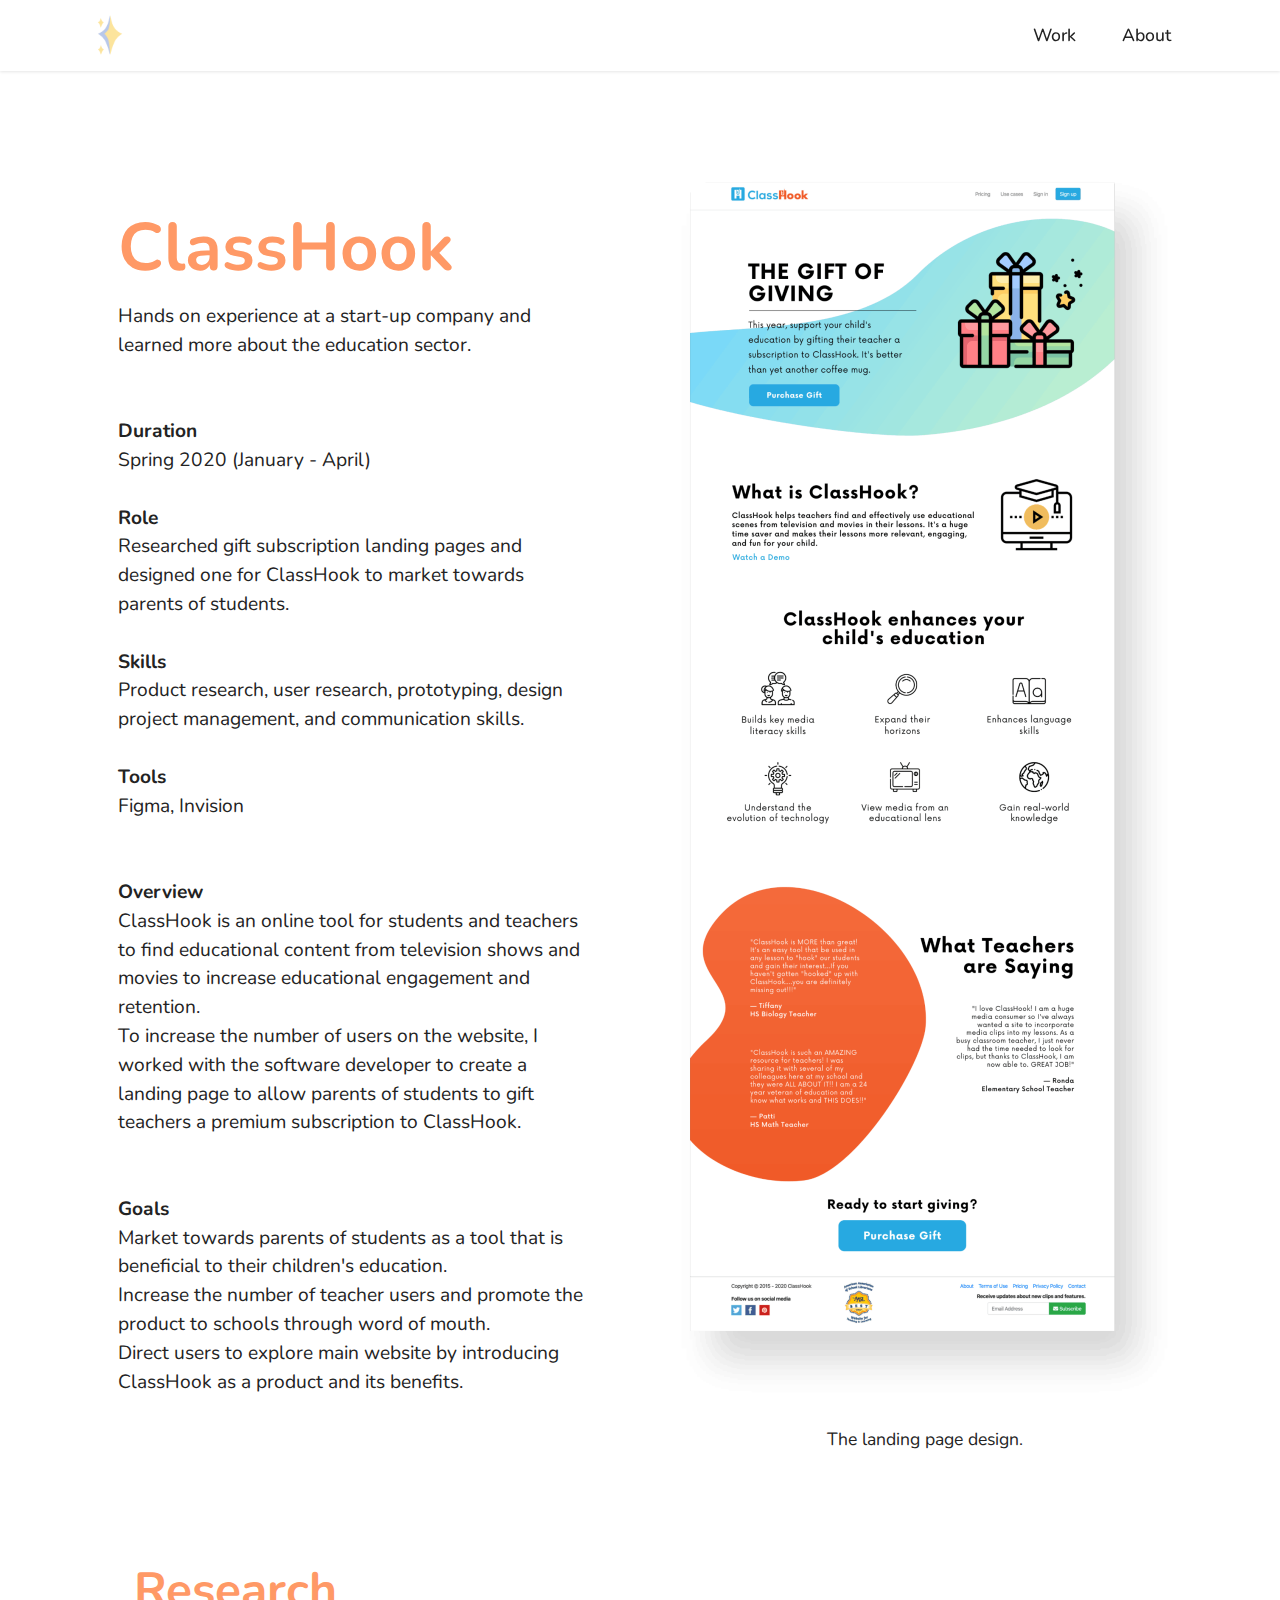
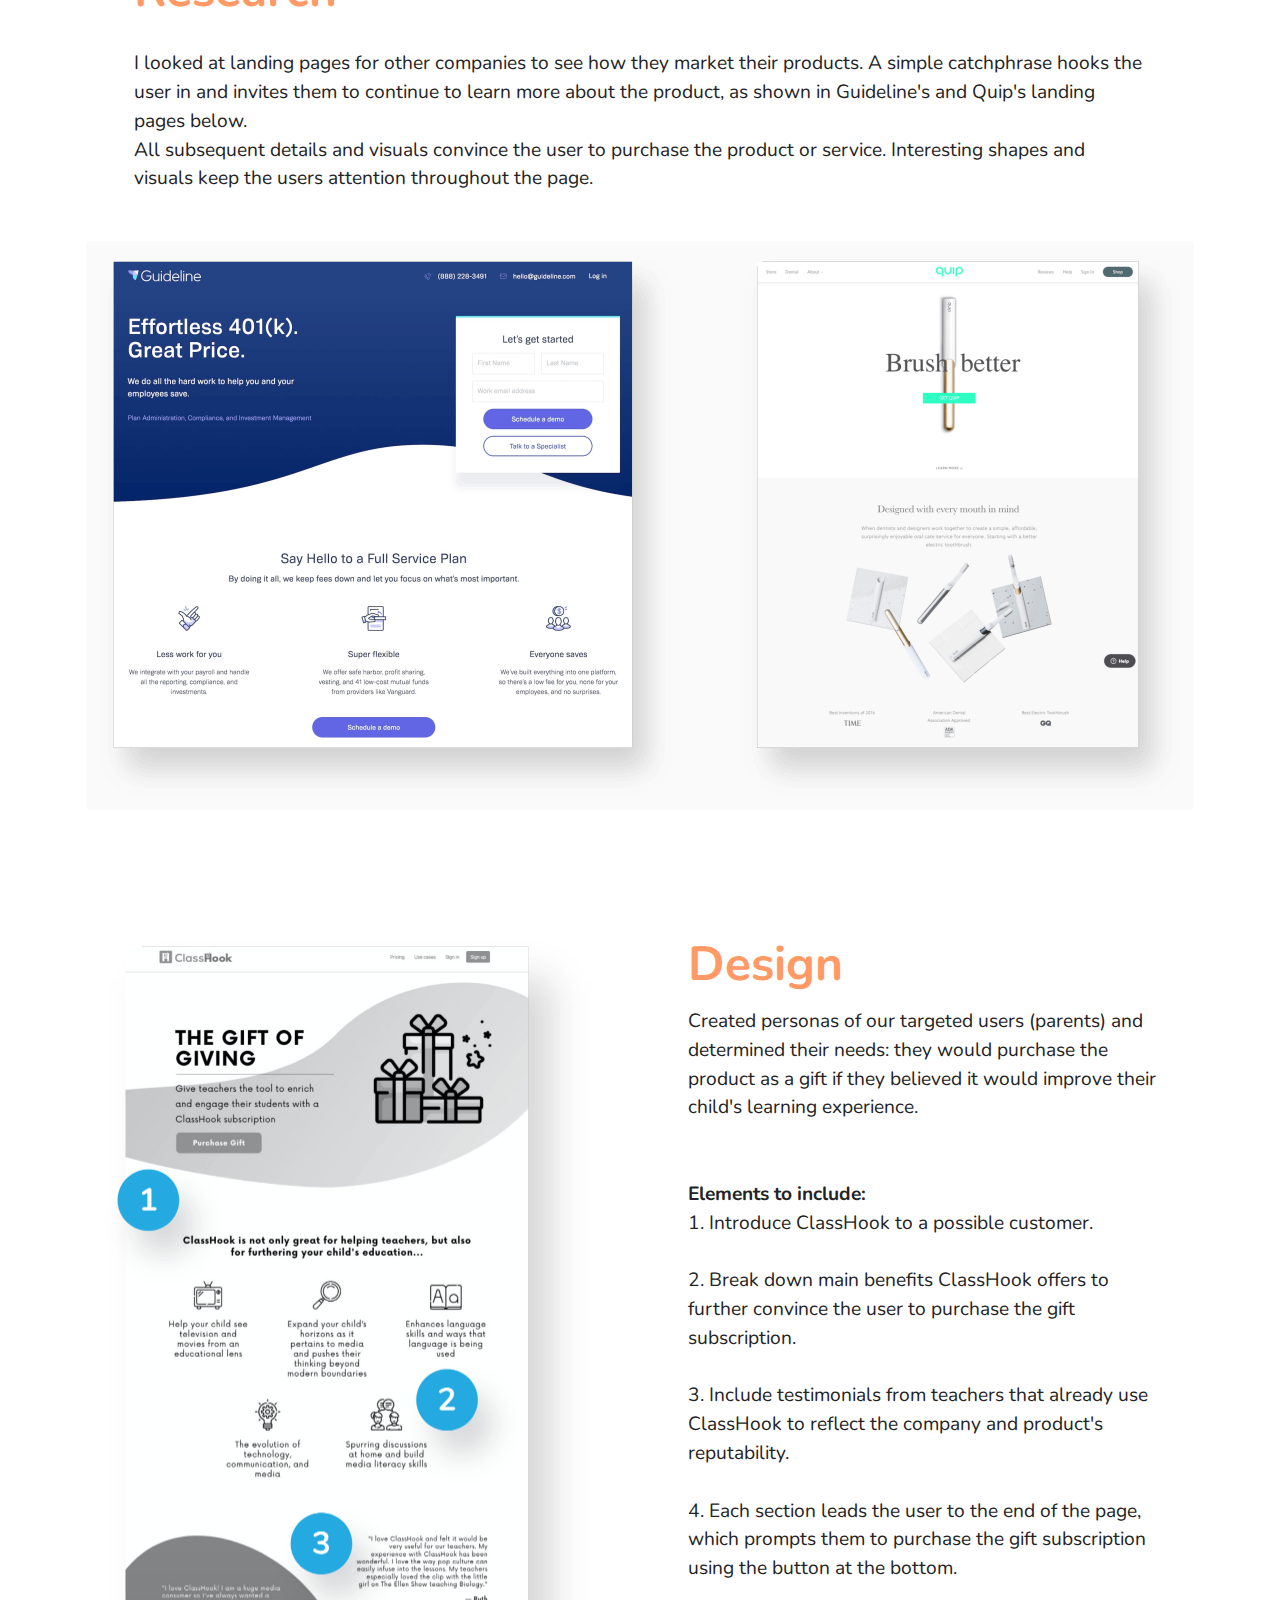
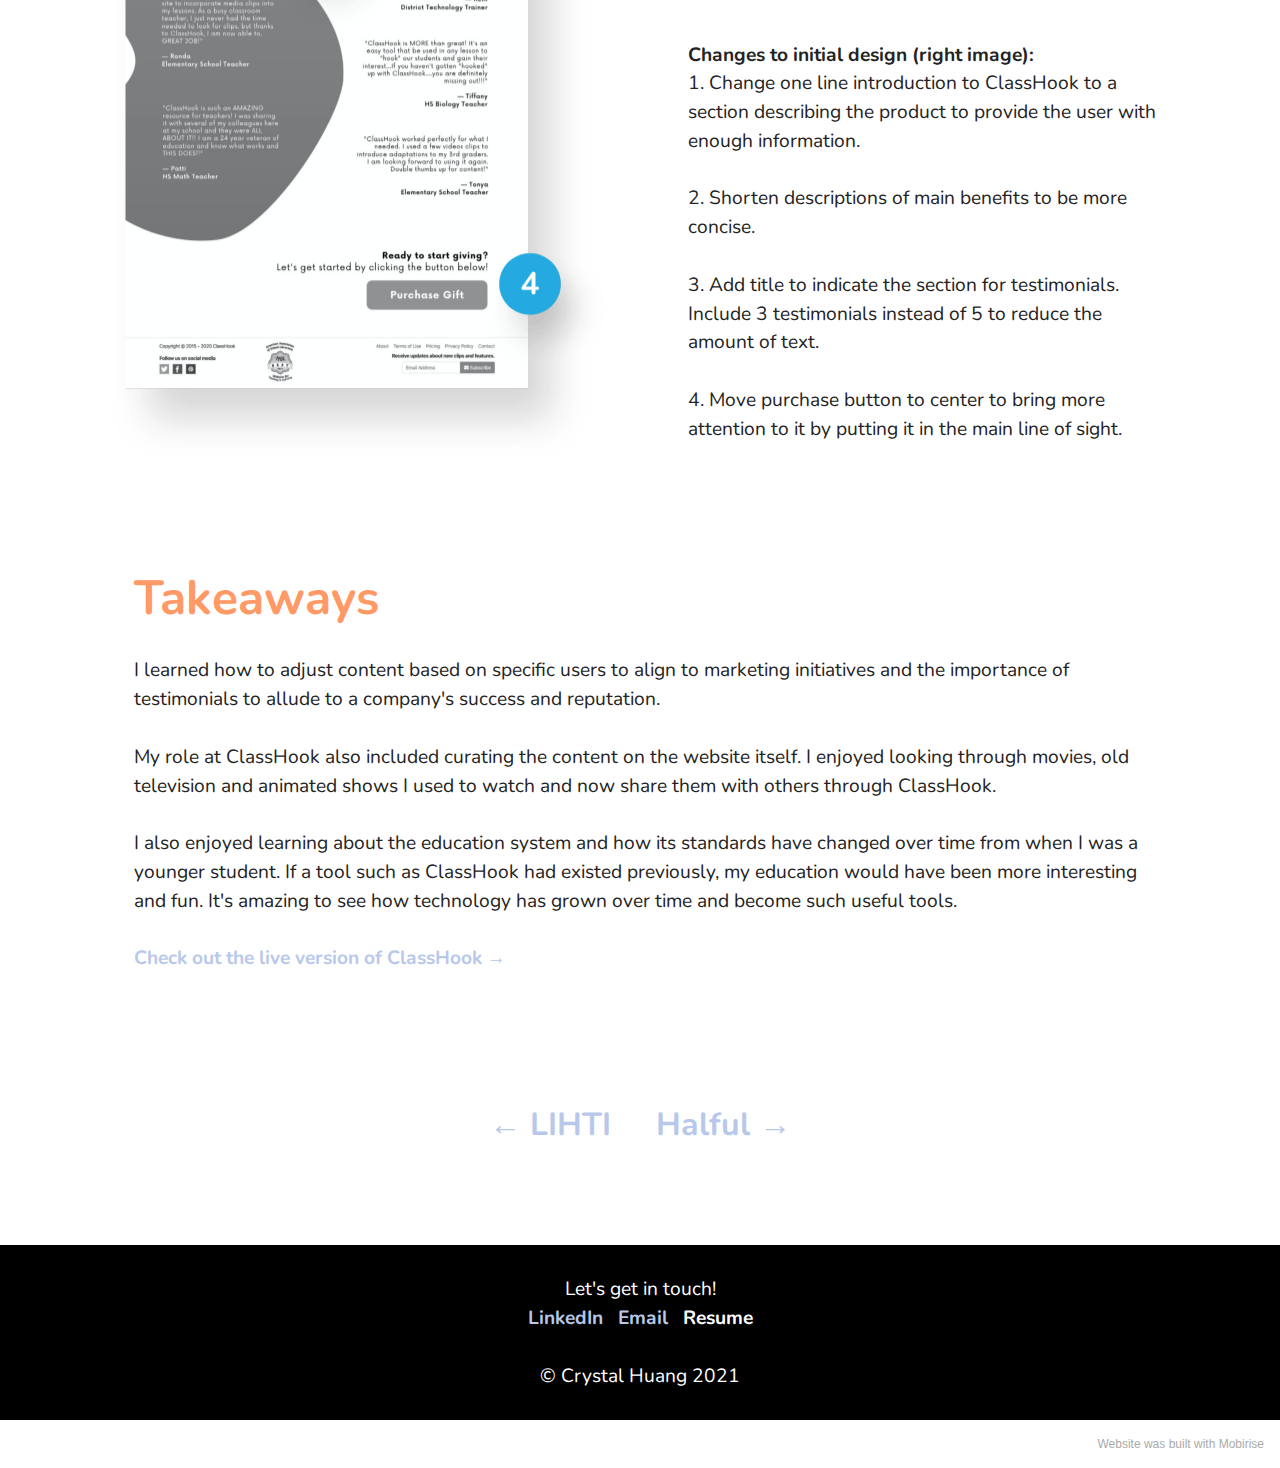
==== classhook.html @ a5f91cf6 "First commit" ====
<!DOCTYPE html>
<html  >
<head>
  <!-- Site made with Mobirise Website Builder v5.2.0, https://mobirise.com -->
  <meta charset="UTF-8">
  <meta http-equiv="X-UA-Compatible" content="IE=edge">
  <meta name="generator" content="Mobirise v5.2.0, mobirise.com">
  <meta name="viewport" content="width=device-width, initial-scale=1, minimum-scale=1">
  <link rel="shortcut icon" href="assets/images/chy-logo-5.png" type="image/x-icon">
  <meta name="description" content="">
  
  
  <title>ClassHook</title>
  <link rel="stylesheet" href="assets/tether/tether.min.css">
  <link rel="stylesheet" href="assets/bootstrap/css/bootstrap.min.css">
  <link rel="stylesheet" href="assets/bootstrap/css/bootstrap-grid.min.css">
  <link rel="stylesheet" href="assets/bootstrap/css/bootstrap-reboot.min.css">
  <link rel="stylesheet" href="assets/dropdown/css/style.css">
  <link rel="stylesheet" href="assets/socicon/css/styles.css">
  <link rel="stylesheet" href="assets/theme/css/style.css">
  <link rel="preload" as="style" href="assets/mobirise/css/mbr-additional.css"><link rel="stylesheet" href="assets/mobirise/css/mbr-additional.css" type="text/css">
  
  
  
  
</head>
<body>
  
  <section class="menu menu2 cid-sgs9KTw8RS" once="menu" id="menu2-q">
    
    <nav class="navbar navbar-dropdown navbar-fixed-top navbar-expand-lg">
        <div class="container">
            <div class="navbar-brand">
                <span class="navbar-logo">
                    <a href="index.html">
                        <img src="assets/images/chy-logo-5.png" alt="Mobirise" style="height: 3rem;">
                    </a>
                </span>
                
            </div>
            <button class="navbar-toggler" type="button" data-toggle="collapse" data-target="#navbarSupportedContent" aria-controls="navbarNavAltMarkup" aria-expanded="false" aria-label="Toggle navigation">
                <div class="hamburger">
                    <span></span>
                    <span></span>
                    <span></span>
                    <span></span>
                </div>
            </button>
            <div class="collapse navbar-collapse" id="navbarSupportedContent">
                <ul class="navbar-nav nav-dropdown nav-right" data-app-modern-menu="true"><li class="nav-item"><a class="nav-link link text-black text-primary display-4" href="index.html#features16-3h">
                            Work</a></li>
                    <li class="nav-item"><a class="nav-link link text-black text-primary display-4" href="index.html#image2-l">
                            About</a></li></ul>
                
                
            </div>
        </div>
    </nav>
</section>

<section class="image2 cid-sgsX7je8ym" id="image2-23">
    

    

    <div class="container">
        <div class="row align-items-center">
            <div class="col-12 col-lg-6">
                <div class="image-wrapper">
                    <img src="assets/images/classhook-gift-landing-page-revised2x-1076x2524.png" alt="">
                    <p class="mbr-description mbr-fonts-style mt-2 align-center display-4">
                        The landing page design.</p>
                </div>
            </div>
            <div class="col-12 col-lg">
                <div class="text-wrapper">
                    <h3 class="mbr-section-title mbr-fonts-style mb-3 display-1">
                        <strong>ClassHook</strong></h3>
                    <p class="mbr-text mbr-fonts-style display-7">Hands on experience at a start-up company and learned more about the education sector.<br><br><br><strong>Duration
</strong><br>Spring 2020 (January - April)
<br><br><strong>Role
</strong><br>Researched gift subscription landing pages and designed one for ClassHook to market towards parents of students.
<br><br><strong>Skills
</strong><br>Product research, user research, prototyping, design project management, and communication skills.
<br><br><strong>Tools
</strong><br>Figma, Invision
<br>
<br><br><strong>Overview
</strong><br>ClassHook is an online tool for students and teachers to find educational content from television shows and movies to increase educational engagement and retention.
<br>To increase the number of users on the website, I worked with the software developer to create a landing page to allow parents of students to gift teachers a premium subscription to ClassHook.
<br>
<br><br><strong>Goals
</strong><br>Market towards parents of students as a tool that is beneficial to their children's education.
<br>Increase the number of teacher users and promote the product to schools through word of mouth.
<br>Direct users to explore main website by introducing ClassHook as a product and its benefits.<br></p>
                </div>
            </div>
        </div>
    </div>
</section>

<section class="content5 cid-sgsXeaN0u9" id="content5-26">
    
    <div class="container">
        <div class="row justify-content-center">
            <div class="col-md-12 col-lg-11">
                
                <h4 class="mbr-section-subtitle mbr-fonts-style mb-4 display-2"><strong>
                    Research</strong></h4>
                <p class="mbr-text mbr-fonts-style display-7">I looked at landing pages for other companies to see how they market their products. A simple catchphrase hooks the user in and invites them to continue to learn more about the product, as shown in Guideline's and Quip's landing pages below.
<br>All subsequent details and visuals convince the user to purchase the product or service. Interesting shapes and visuals keep the users attention throughout the page.</p>
            </div>
        </div>
    </div>
</section>

<section class="gallery1 cid-sgt7pTBnkL" id="gallery1-2x">
    
    
    <div class="container">
        
        <div class="row mt-4">
            <div class="item features-image сol-12 col-md-6 col-lg-12">
                <div class="item-wrapper">
                    <div class="item-img">
                        <img src="assets/images/group-9942x-2216x1138.png" alt="">
                    </div>
                    
                    
                </div>
            </div>
            
            
            
        </div>
    </div>
</section>

<section class="image1 cid-sgsX8pujzj" id="image1-24">
    

    

    <div class="container">
        <div class="row align-items-center">
            <div class="col-12 col-lg-6">
                <div class="image-wrapper">
                    <img src="assets/images/group-9932x-1076x2321.png" alt="">
                    
                </div>
            </div>
            <div class="col-12 col-lg">
                <div class="text-wrapper">
                    <h3 class="mbr-section-title mbr-fonts-style mb-3 display-2">
                        <strong>Design</strong></h3>
                    <p class="mbr-text mbr-fonts-style display-7">Created personas of our targeted users (parents) and determined their needs: they would purchase the product as a gift if they believed it would improve their child's learning experience.<br><br><br><strong>Elements to include:
</strong><br>1. Introduce ClassHook to a possible customer.
<br><br>2. Break down main benefits ClassHook offers to further convince the user to purchase the gift subscription.
<br><br>3. Include testimonials from teachers that already use ClassHook to reflect the company and product's reputability.<br><br>4. Each section leads the user to the end of the page, which prompts them to purchase the gift subscription using the button at the bottom.
<br><br><br><strong>Changes to initial design (right image):
</strong><br>1. Change one line introduction to ClassHook to a section describing the product to provide the user with enough information.
<br><br>2. Shorten descriptions of main benefits to be more concise.
<br><br>3. Add title to indicate the section for testimonials. Include 3 testimonials instead of 5 to reduce the amount of text.
<br><br>4. Move purchase button to center to bring more attention to it by putting it in the main line of sight.</p>
                </div>
            </div>
        </div>
    </div>
</section>

<section class="content5 cid-sgsXeMKCh4" id="content5-27">
    
    <div class="container">
        <div class="row justify-content-center">
            <div class="col-md-12 col-lg-11">
                
                <h4 class="mbr-section-subtitle mbr-fonts-style mb-4 display-2"><strong>
                    Takeaways</strong></h4>
                <p class="mbr-text mbr-fonts-style display-7">I learned how to adjust content based on specific users to align to marketing initiatives and the importance of testimonials to allude to a company's success and reputation.
<br><br>My role at ClassHook also included curating the content on the website itself. I enjoyed looking through movies, old television and animated shows I used to watch and now share them with others through ClassHook.
<br><br>I also enjoyed learning about the education system and how its standards have changed over time from when I was a younger student. If a tool such as ClassHook had existed previously, my education would have been more interesting and fun. It's amazing to see how technology has grown over time and become such useful tools.
<br><br><a href="https://www.classhook.com/" class="text-primary"><strong>Check out the live version of ClassHook →</strong></a></p>
            </div>
        </div>
    </div>
</section>

<section class="content4 cid-sgt4EDddCe" id="content4-2u">
    
    
    <div class="container">
        <div class="row justify-content-center">
            <div class="title col-md-12 col-lg-10">
                <h3 class="mbr-section-title mbr-fonts-style align-center mb-4 display-5"><strong><a href="lihti.html" class="text-primary"><b>← LIHTI</b></a><b><a href="lihti.html" class="text-primary"><b>&nbsp;</b></a> &nbsp; &nbsp;<a href="halful.html" class="text-primary"><b>Halful →</b></a></b></strong></h3>
                
                
            </div>
        </div>
    </div>
</section>

<section class="footer7 cid-sgsLI8nam0" once="footers" id="footer7-r">

    

    

    <div class="container">
        <div class="media-container-row align-center mbr-white">
            <div class="col-12">
                <p class="mbr-text mb-0 mbr-fonts-style display-7">Let's get in touch!<br><strong><a href="https://www.linkedin.com/in/crystal-huang-20292515a" class="text-primary" target="_blank"><b>LinkedIn</b></a>&nbsp; &nbsp;<a href="mailto:huiyinghuang92@gmail.com" class="text-primary"><b>Email</b></a>&nbsp; &nbsp;Resume</strong><br><br>© Crystal Huang 2021</p>
            </div>
        </div>
    </div>
</section><section style="background-color: #fff; font-family: -apple-system, BlinkMacSystemFont, 'Segoe UI', 'Roboto', 'Helvetica Neue', Arial, sans-serif; color:#aaa; font-size:12px; padding: 0; align-items: center; display: flex;"><a href="https://mobirise.site/o" style="flex: 1 1; height: 3rem; padding-left: 1rem;"></a><p style="flex: 0 0 auto; margin:0; padding-right:1rem;">Website was <a href="https://mobirise.site/g" style="color:#aaa;">built</a> with Mobirise</p></section><script src="assets/web/assets/jquery/jquery.min.js"></script>  <script src="assets/popper/popper.min.js"></script>  <script src="assets/tether/tether.min.js"></script>  <script src="assets/bootstrap/js/bootstrap.min.js"></script>  <script src="assets/smoothscroll/smooth-scroll.js"></script>  <script src="assets/dropdown/js/nav-dropdown.js"></script>  <script src="assets/dropdown/js/navbar-dropdown.js"></script>  <script src="assets/touchswipe/jquery.touch-swipe.min.js"></script>  <script src="assets/theme/js/script.js"></script>  
  
  
 <div id="scrollToTop" class="scrollToTop mbr-arrow-up"><a style="text-align: center;"><i class="mbr-arrow-up-icon mbr-arrow-up-icon-cm cm-icon cm-icon-smallarrow-up"></i></a></div>
  </body>
</html>
---- assets/dropdown/css/style.css ----
.navbar-dropdown {
  left: 0;
  padding: 0;
  position: absolute;
  right: 0;
  top: 0;
  transition: all 0.45s ease;
  z-index: 1030;
  background: #282828; }
  .navbar-dropdown .navbar-logo {
    margin-right: 0.8rem;
    transition: margin 0.3s ease-in-out;
    vertical-align: middle; }
    .navbar-dropdown .navbar-logo img {
      height: 3.125rem;
      transition: all 0.3s ease-in-out; }
    .navbar-dropdown .navbar-logo.mbr-iconfont {
      font-size: 3.125rem;
      line-height: 3.125rem; }
  .navbar-dropdown .navbar-caption {
    font-weight: 700;
    white-space: normal;
    vertical-align: -4px;
    line-height: 3.125rem !important; }
    .navbar-dropdown .navbar-caption, .navbar-dropdown .navbar-caption:hover {
      color: inherit;
      text-decoration: none; }
  .navbar-dropdown .mbr-iconfont + .navbar-caption {
    vertical-align: -1px; }
  .navbar-dropdown.navbar-fixed-top {
    position: fixed; }
  .navbar-dropdown .navbar-brand span {
    vertical-align: -4px; }
  .navbar-dropdown.bg-color.transparent {
    background: none; }
  .navbar-dropdown.navbar-short .navbar-brand {
    padding: 0.625rem 0; }
    .navbar-dropdown.navbar-short .navbar-brand span {
      vertical-align: -1px; }
  .navbar-dropdown.navbar-short .navbar-caption {
    line-height: 2.375rem !important;
    vertical-align: -2px; }
  .navbar-dropdown.navbar-short .navbar-logo {
    margin-right: 0.5rem; }
    .navbar-dropdown.navbar-short .navbar-logo img {
      height: 2.375rem; }
    .navbar-dropdown.navbar-short .navbar-logo.mbr-iconfont {
      font-size: 2.375rem;
      line-height: 2.375rem; }
  .navbar-dropdown.navbar-short .mbr-table-cell {
    height: 3.625rem; }
  .navbar-dropdown .navbar-close {
    left: 0.6875rem;
    position: fixed;
    top: 0.75rem;
    z-index: 1000; }
  .navbar-dropdown .hamburger-icon {
    content: "";
    display: inline-block;
    vertical-align: middle;
    width: 16px;
    -webkit-box-shadow: 0 -6px 0 1px #282828,0 0 0 1px #282828,0 6px 0 1px #282828;
    -moz-box-shadow: 0 -6px 0 1px #282828,0 0 0 1px #282828,0 6px 0 1px #282828;
    box-shadow: 0 -6px 0 1px #282828,0 0 0 1px #282828,0 6px 0 1px #282828; }

.dropdown-menu .dropdown-toggle[data-toggle="dropdown-submenu"]::after {
  border-bottom: 0.35em solid transparent;
  border-left: 0.35em solid;
  border-right: 0;
  border-top: 0.35em solid transparent;
  margin-left: 0.3rem; }

.dropdown-menu .dropdown-item:focus {
  outline: 0; }

.nav-dropdown {
  font-size: 0.75rem;
  font-weight: 500;
  height: auto !important; }
  .nav-dropdown .nav-btn {
    padding-left: 1rem; }
  .nav-dropdown .link {
    margin: .667em 1.667em;
    font-weight: 500;
    padding: 0;
    transition: color .2s ease-in-out; }
    .nav-dropdown .link.dropdown-toggle {
      margin-right: 2.583em; }
      .nav-dropdown .link.dropdown-toggle::after {
        margin-left: .25rem;
        border-top: 0.35em solid;
        border-right: 0.35em solid transparent;
        border-left: 0.35em solid transparent;
        border-bottom: 0; }
      .nav-dropdown .link.dropdown-toggle[aria-expanded="true"] {
        margin: 0;
        padding: 0.667em 3.263em  0.667em 1.667em; }
  .nav-dropdown .link::after,
  .nav-dropdown .dropdown-item::after {
    color: inherit; }
  .nav-dropdown .btn {
    font-size: 0.75rem;
    font-weight: 700;
    letter-spacing: 0;
    margin-bottom: 0;
    padding-left: 1.25rem;
    padding-right: 1.25rem; }
  .nav-dropdown .dropdown-menu {
    border-radius: 0;
    border: 0;
    left: 0;
    margin: 0;
    padding-bottom: 1.25rem;
    padding-top: 1.25rem;
    position: relative; }
  .nav-dropdown .dropdown-submenu {
    margin-left: 0.125rem;
    top: 0; }
  .nav-dropdown .dropdown-item {
    font-weight: 500;
    line-height: 2;
    padding: 0.3846em 4.615em 0.3846em 1.5385em;
    position: relative;
    transition: color .2s ease-in-out, background-color .2s ease-in-out; }
    .nav-dropdown .dropdown-item::after {
      margin-top: -0.3077em;
      position: absolute;
      right: 1.1538em;
      top: 50%; }
    .nav-dropdown .dropdown-item:focus, .nav-dropdown .dropdown-item:hover {
      background: none; }

@media (max-width: 767px) {
  .nav-dropdown.navbar-toggleable-sm {
    bottom: 0;
    display: none;
    left: 0;
    overflow-x: hidden;
    position: fixed;
    top: 0;
    transform: translateX(-100%);
    -ms-transform: translateX(-100%);
    -webkit-transform: translateX(-100%);
    width: 18.75rem;
    z-index: 999; } }
.nav-dropdown.navbar-toggleable-xl {
  bottom: 0;
  display: none;
  left: 0;
  overflow-x: hidden;
  position: fixed;
  top: 0;
  transform: translateX(-100%);
  -ms-transform: translateX(-100%);
  -webkit-transform: translateX(-100%);
  width: 18.75rem;
  z-index: 999; }

.nav-dropdown-sm {
  display: block !important;
  overflow-x: hidden;
  overflow: auto;
  padding-top: 3.875rem; }
  .nav-dropdown-sm::after {
    content: "";
    display: block;
    height: 3rem;
    width: 100%; }
  .nav-dropdown-sm.collapse.in ~ .navbar-close {
    display: block !important; }
  .nav-dropdown-sm.collapsing, .nav-dropdown-sm.collapse.in {
    transform: translateX(0);
    -ms-transform: translateX(0);
    -webkit-transform: translateX(0);
    transition: all 0.25s ease-out;
    -webkit-transition: all 0.25s ease-out;
    background: #282828; }
  .nav-dropdown-sm.collapsing[aria-expanded="false"] {
    transform: translateX(-100%);
    -ms-transform: translateX(-100%);
    -webkit-transform: translateX(-100%); }
  .nav-dropdown-sm .nav-item {
    display: block;
    margin-left: 0 !important;
    padding-left: 0; }
  .nav-dropdown-sm .link,
  .nav-dropdown-sm .dropdown-item {
    border-top: 1px dotted rgba(255, 255, 255, 0.1);
    font-size: 0.8125rem;
    line-height: 1.6;
    margin: 0 !important;
    padding: 0.875rem 2.4rem 0.875rem 1.5625rem !important;
    position: relative;
    white-space: normal; }
    .nav-dropdown-sm .link:focus, .nav-dropdown-sm .link:hover,
    .nav-dropdown-sm .dropdown-item:focus,
    .nav-dropdown-sm .dropdown-item:hover {
      background: rgba(0, 0, 0, 0.2) !important;
      color: #c0a375; }
  .nav-dropdown-sm .nav-btn {
    position: relative;
    padding: 1.5625rem 1.5625rem 0 1.5625rem; }
    .nav-dropdown-sm .nav-btn::before {
      border-top: 1px dotted rgba(255, 255, 255, 0.1);
      content: "";
      left: 0;
      position: absolute;
      top: 0;
      width: 100%; }
    .nav-dropdown-sm .nav-btn + .nav-btn {
      padding-top: 0.625rem; }
      .nav-dropdown-sm .nav-btn + .nav-btn::before {
        display: none; }
  .nav-dropdown-sm .btn {
    padding: 0.625rem 0; }
  .nav-dropdown-sm .dropdown-toggle[data-toggle="dropdown-submenu"]::after {
    margin-left: .25rem;
    border-top: 0.35em solid;
    border-right: 0.35em solid transparent;
    border-left: 0.35em solid transparent;
    border-bottom: 0; }
  .nav-dropdown-sm .dropdown-toggle[data-toggle="dropdown-submenu"][aria-expanded="true"]::after {
    border-top: 0;
    border-right: 0.35em solid transparent;
    border-left: 0.35em solid transparent;
    border-bottom: 0.35em solid; }
  .nav-dropdown-sm .dropdown-menu {
    margin: 0;
    padding: 0;
    position: relative;
    top: 0;
    left: 0;
    width: 100%;
    border: 0;
    float: none;
    border-radius: 0;
    background: none; }
  .nav-dropdown-sm .dropdown-submenu {
    left: 100%;
    margin-left: 0.125rem;
    margin-top: -1.25rem;
    top: 0; }

.navbar-toggleable-sm .nav-dropdown .dropdown-menu {
  position: absolute; }

.navbar-toggleable-sm .nav-dropdown .dropdown-submenu {
  left: 100%;
  margin-left: 0.125rem;
  margin-top: -1.25rem;
  top: 0; }

.navbar-toggleable-sm.opened .nav-dropdown .dropdown-menu {
  position: relative; }

.navbar-toggleable-sm.opened .nav-dropdown .dropdown-submenu {
  left: 0;
  margin-left: 00rem;
  margin-top: 0rem;
  top: 0; }

.is-builder .nav-dropdown.collapsing {
  transition: none !important; }

/*# sourceMappingURL=style.css.map */
---- assets/socicon/css/styles.css ----
@charset "UTF-8";

@font-face {
  font-family: 'Socicon';
  src:  url('../fonts/socicon.eot');
  src:  url('../fonts/socicon.eot?#iefix') format('embedded-opentype'),
    url('../fonts/socicon.woff2') format('woff2'),
    url('../fonts/socicon.ttf') format('truetype'),
    url('../fonts/socicon.woff') format('woff'),
    url('../fonts/socicon.svg#socicon') format('svg');
  font-weight: normal;
  font-style: normal;
}

[data-icon]:before {
  font-family: "socicon" !important;
  content: attr(data-icon);
  font-style: normal !important;
  font-weight: normal !important;
  font-variant: normal !important;
  text-transform: none !important;
  speak: none;
  line-height: 1;
  -webkit-font-smoothing: antialiased;
  -moz-osx-font-smoothing: grayscale;
}

[class^="socicon-"], [class*=" socicon-"] {
  /* use !important to prevent issues with browser extensions that change fonts */
  font-family: 'Socicon' !important;
  speak: none;
  font-style: normal;
  font-weight: normal;
  font-variant: normal;
  text-transform: none;
  line-height: 1;

  /* Better Font Rendering =========== */
  -webkit-font-smoothing: antialiased;
  -moz-osx-font-smoothing: grayscale;
}

.socicon-eitaa:before {
  content: "\e97c";
}
.socicon-soroush:before {
  content: "\e97d";
}
.socicon-bale:before {
  content: "\e97e";
}
.socicon-zazzle:before {
  content: "\e97b";
}
.socicon-society6:before {
  content: "\e97a";
}
.socicon-redbubble:before {
  content: "\e979";
}
.socicon-avvo:before {
  content: "\e978";
}
.socicon-stitcher:before {
  content: "\e977";
}
.socicon-googlehangouts:before {
  content: "\e974";
}
.socicon-dlive:before {
  content: "\e975";
}
.socicon-vsco:before {
  content: "\e976";
}
.socicon-flipboard:before {
  content: "\e973";
}
.socicon-ubuntu:before {
  content: "\e958";
}
.socicon-artstation:before {
  content: "\e959";
}
.socicon-invision:before {
  content: "\e95a";
}
.socicon-torial:before {
  content: "\e95b";
}
.socicon-collectorz:before {
  content: "\e95c";
}
.socicon-seenthis:before {
  content: "\e95d";
}
.socicon-googleplaymusic:before {
  content: "\e95e";
}
.socicon-debian:before {
  content: "\e95f";
}
.socicon-filmfreeway:before {
  content: "\e960";
}
.socicon-gnome:before {
  content: "\e961";
}
.socicon-itchio:before {
  content: "\e962";
}
.socicon-jamendo:before {
  content: "\e963";
}
.socicon-mix:before {
  content: "\e964";
}
.socicon-sharepoint:before {
  content: "\e965";
}
.socicon-tinder:before {
  content: "\e966";
}
.socicon-windguru:before {
  content: "\e967";
}
.socicon-cdbaby:before {
  content: "\e968";
}
.socicon-elementaryos:before {
  content: "\e969";
}
.socicon-stage32:before {
  content: "\e96a";
}
.socicon-tiktok:before {
  content: "\e96b";
}
.socicon-gitter:before {
  content: "\e96c";
}
.socicon-letterboxd:before {
  content: "\e96d";
}
.socicon-threema:before {
  content: "\e96e";
}
.socicon-splice:before {
  content: "\e96f";
}
.socicon-metapop:before {
  content: "\e970";
}
.socicon-naver:before {
  content: "\e971";
}
.socicon-remote:before {
  content: "\e972";
}
.socicon-internet:before {
  content: "\e957";
}
.socicon-moddb:before {
  content: "\e94b";
}
.socicon-indiedb:before {
  content: "\e94c";
}
.socicon-traxsource:before {
  content: "\e94d";
}
.socicon-gamefor:before {
  content: "\e94e";
}
.socicon-pixiv:before {
  content: "\e94f";
}
.socicon-myanimelist:before {
  content: "\e950";
}
.socicon-blackberry:before {
  content: "\e951";
}
.socicon-wickr:before {
  content: "\e952";
}
.socicon-spip:before {
  content: "\e953";
}
.socicon-napster:before {
  content: "\e954";
}
.socicon-beatport:before {
  content: "\e955";
}
.socicon-hackerone:before {
  content: "\e956";
}
.socicon-hackernews:before {
  content: "\e946";
}
.socicon-smashwords:before {
  content: "\e947";
}
.socicon-kobo:before {
  content: "\e948";
}
.socicon-bookbub:before {
  content: "\e949";
}
.socicon-mailru:before {
  content: "\e94a";
}
.socicon-gitlab:before {
  content: "\e945";
}
.socicon-instructables:before {
  content: "\e944";
}
.socicon-portfolio:before {
  content: "\e943";
}
.socicon-codered:before {
  content: "\e940";
}
.socicon-origin:before {
  content: "\e941";
}
.socicon-nextdoor:before {
  content: "\e942";
}
.socicon-udemy:before {
  content: "\e93f";
}
.socicon-livemaster:before {
  content: "\e93e";
}
.socicon-crunchbase:before {
  content: "\e93b";
}
.socicon-homefy:before {
  content: "\e93c";
}
.socicon-calendly:before {
  content: "\e93d";
}
.socicon-realtor:before {
  content: "\e90f";
}
.socicon-tidal:before {
  content: "\e910";
}
.socicon-qobuz:before {
  content: "\e911";
}
.socicon-natgeo:before {
  content: "\e912";
}
.socicon-mastodon:before {
  content: "\e913";
}
.socicon-unsplash:before {
  content: "\e914";
}
.socicon-homeadvisor:before {
  content: "\e915";
}
.socicon-angieslist:before {
  content: "\e916";
}
.socicon-codepen:before {
  content: "\e917";
}
.socicon-slack:before {
  content: "\e918";
}
.socicon-openaigym:before {
  content: "\e919";
}
.socicon-logmein:before {
  content: "\e91a";
}
.socicon-fiverr:before {
  content: "\e91b";
}
.socicon-gotomeeting:before {
  content: "\e91c";
}
.socicon-aliexpress:before {
  content: "\e91d";
}
.socicon-guru:before {
  content: "\e91e";
}
.socicon-appstore:before {
  content: "\e91f";
}
.socicon-homes:before {
  content: "\e920";
}
.socicon-zoom:before {
  content: "\e921";
}
.socicon-alibaba:before {
  content: "\e922";
}
.socicon-craigslist:before {
  content: "\e923";
}
.socicon-wix:before {
  content: "\e924";
}
.socicon-redfin:before {
  content: "\e925";
}
.socicon-googlecalendar:before {
  content: "\e926";
}
.socicon-shopify:before {
  content: "\e927";
}
.socicon-freelancer:before {
  content: "\e928";
}
.socicon-seedrs:before {
  content: "\e929";
}
.socicon-bing:before {
  content: "\e92a";
}
.socicon-doodle:before {
  content: "\e92b";
}
.socicon-bonanza:before {
  content: "\e92c";
}
.socicon-squarespace:before {
  content: "\e92d";
}
.socicon-toptal:before {
  content: "\e92e";
}
.socicon-gust:before {
  content: "\e92f";
}
.socicon-ask:before {
  content: "\e930";
}
.socicon-trulia:before {
  content: "\e931";
}
.socicon-loomly:before {
  content: "\e932";
}
.socicon-ghost:before {
  content: "\e933";
}
.socicon-upwork:before {
  content: "\e934";
}
.socicon-fundable:before {
  content: "\e935";
}
.socicon-booking:before {
  content: "\e936";
}
.socicon-googlemaps:before {
  content: "\e937";
}
.socicon-zillow:before {
  content: "\e938";
}
.socicon-niconico:before {
  content: "\e939";
}
.socicon-toneden:before {
  content: "\e93a";
}
.socicon-augment:before {
  content: "\e908";
}
.socicon-bitbucket:before {
  content: "\e909";
}
.socicon-fyuse:before {
  content: "\e90a";
}
.socicon-yt-gaming:before {
  content: "\e90b";
}
.socicon-sketchfab:before {
  content: "\e90c";
}
.socicon-mobcrush:before {
  content: "\e90d";
}
.socicon-microsoft:before {
  content: "\e90e";
}
.socicon-pandora:before {
  content: "\e907";
}
.socicon-messenger:before {
  content: "\e906";
}
.socicon-gamewisp:before {
  content: "\e905";
}
.socicon-bloglovin:before {
  content: "\e904";
}
.socicon-tunein:before {
  content: "\e903";
}
.socicon-gamejolt:before {
  content: "\e901";
}
.socicon-trello:before {
  content: "\e902";
}
.socicon-spreadshirt:before {
  content: "\e900";
}
.socicon-500px:before {
  content: "\e000";
}
.socicon-8tracks:before {
  content: "\e001";
}
.socicon-airbnb:before {
  content: "\e002";
}
.socicon-alliance:before {
  content: "\e003";
}
.socicon-amazon:before {
  content: "\e004";
}
.socicon-amplement:before {
  content: "\e005";
}
.socicon-android:before {
  content: "\e006";
}
.socicon-angellist:before {
  content: "\e007";
}
.socicon-apple:before {
  content: "\e008";
}
.socicon-appnet:before {
  content: "\e009";
}
.socicon-baidu:before {
  content: "\e00a";
}
.socicon-bandcamp:before {
  content: "\e00b";
}
.socicon-battlenet:before {
  content: "\e00c";
}
.socicon-mixer:before {
  content: "\e00d";
}
.socicon-bebee:before {
  content: "\e00e";
}
.socicon-bebo:before {
  content: "\e00f";
}
.socicon-behance:before {
  content: "\e010";
}
.socicon-blizzard:before {
  content: "\e011";
}
.socicon-blogger:before {
  content: "\e012";
}
.socicon-buffer:before {
  content: "\e013";
}
.socicon-chrome:before {
  content: "\e014";
}
.socicon-coderwall:before {
  content: "\e015";
}
.socicon-curse:before {
  content: "\e016";
}
.socicon-dailymotion:before {
  content: "\e017";
}
.socicon-deezer:before {
  content: "\e018";
}
.socicon-delicious:before {
  content: "\e019";
}
.socicon-deviantart:before {
  content: "\e01a";
}
.socicon-diablo:before {
  content: "\e01b";
}
.socicon-digg:before {
  content: "\e01c";
}
.socicon-discord:before {
  content: "\e01d";
}
.socicon-disqus:before {
  content: "\e01e";
}
.socicon-douban:before {
  content: "\e01f";
}
.socicon-draugiem:before {
  content: "\e020";
}
.socicon-dribbble:before {
  content: "\e021";
}
.socicon-drupal:before {
  content: "\e022";
}
.socicon-ebay:before {
  content: "\e023";
}
.socicon-ello:before {
  content: "\e024";
}
.socicon-endomodo:before {
  content: "\e025";
}
.socicon-envato:before {
  content: "\e026";
}
.socicon-etsy:before {
  content: "\e027";
}
.socicon-facebook:before {
  content: "\e028";
}
.socicon-feedburner:before {
  content: "\e029";
}
.socicon-filmweb:before {
  content: "\e02a";
}
.socicon-firefox:before {
  content: "\e02b";
}
.socicon-flattr:before {
  content: "\e02c";
}
.socicon-flickr:before {
  content: "\e02d";
}
.socicon-formulr:before {
  content: "\e02e";
}
.socicon-forrst:before {
  content: "\e02f";
}
.socicon-foursquare:before {
  content: "\e030";
}
.socicon-friendfeed:before {
  content: "\e031";
}
.socicon-github:before {
  content: "\e032";
}
.socicon-goodreads:before {
  content: "\e033";
}
.socicon-google:before {
  content: "\e034";
}
.socicon-googlescholar:before {
  content: "\e035";
}
.socicon-googlegroups:before {
  content: "\e036";
}
.socicon-googlephotos:before {
  content: "\e037";
}
.socicon-googleplus:before {
  content: "\e038";
}
.socicon-grooveshark:before {
  content: "\e039";
}
.socicon-hackerrank:before {
  content: "\e03a";
}
.socicon-hearthstone:before {
  content: "\e03b";
}
.socicon-hellocoton:before {
  content: "\e03c";
}
.socicon-heroes:before {
  content: "\e03d";
}
.socicon-smashcast:before {
  content: "\e03e";
}
.socicon-horde:before {
  content: "\e03f";
}
.socicon-houzz:before {
  content: "\e040";
}
.socicon-icq:before {
  content: "\e041";
}
.socicon-identica:before {
  content: "\e042";
}
.socicon-imdb:before {
  content: "\e043";
}
.socicon-instagram:before {
  content: "\e044";
}
.socicon-issuu:before {
  content: "\e045";
}
.socicon-istock:before {
  content: "\e046";
}
.socicon-itunes:before {
  content: "\e047";
}
.socicon-keybase:before {
  content: "\e048";
}
.socicon-lanyrd:before {
  content: "\e049";
}
.socicon-lastfm:before {
  content: "\e04a";
}
.socicon-line:before {
  content: "\e04b";
}
.socicon-linkedin:before {
  content: "\e04c";
}
.socicon-livejournal:before {
  content: "\e04d";
}
.socicon-lyft:before {
  content: "\e04e";
}
.socicon-macos:before {
  content: "\e04f";
}
.socicon-mail:before {
  content: "\e050";
}
.socicon-medium:before {
  content: "\e051";
}
.socicon-meetup:before {
  content: "\e052";
}
.socicon-mixcloud:before {
  content: "\e053";
}
.socicon-modelmayhem:before {
  content: "\e054";
}
.socicon-mumble:before {
  content: "\e055";
}
.socicon-myspace:before {
  content: "\e056";
}
.socicon-newsvine:before {
  content: "\e057";
}
.socicon-nintendo:before {
  content: "\e058";
}
.socicon-npm:before {
  content: "\e059";
}
.socicon-odnoklassniki:before {
  content: "\e05a";
}
.socicon-openid:before {
  content: "\e05b";
}
.socicon-opera:before {
  content: "\e05c";
}
.socicon-outlook:before {
  content: "\e05d";
}
.socicon-overwatch:before {
  content: "\e05e";
}
.socicon-patreon:before {
  content: "\e05f";
}
.socicon-paypal:before {
  content: "\e060";
}
.socicon-periscope:before {
  content: "\e061";
}
.socicon-persona:before {
  content: "\e062";
}
.socicon-pinterest:before {
  content: "\e063";
}
.socicon-play:before {
  content: "\e064";
}
.socicon-player:before {
  content: "\e065";
}
.socicon-playstation:before {
  content: "\e066";
}
.socicon-pocket:before {
  content: "\e067";
}
.socicon-qq:before {
  content: "\e068";
}
.socicon-quora:before {
  content: "\e069";
}
.socicon-raidcall:before {
  content: "\e06a";
}
.socicon-ravelry:before {
  content: "\e06b";
}
.socicon-reddit:before {
  content: "\e06c";
}
.socicon-renren:before {
  content: "\e06d";
}
.socicon-researchgate:before {
  content: "\e06e";
}
.socicon-residentadvisor:before {
  content: "\e06f";
}
.socicon-reverbnation:before {
  content: "\e070";
}
.socicon-rss:before {
  content: "\e071";
}
.socicon-sharethis:before {
  content: "\e072";
}
.socicon-skype:before {
  content: "\e073";
}
.socicon-slideshare:before {
  content: "\e074";
}
.socicon-smugmug:before {
  content: "\e075";
}
.socicon-snapchat:before {
  content: "\e076";
}
.socicon-songkick:before {
  content: "\e077";
}
.socicon-soundcloud:before {
  content: "\e078";
}
.socicon-spotify:before {
  content: "\e079";
}
.socicon-stackexchange:before {
  content: "\e07a";
}
.socicon-stackoverflow:before {
  content: "\e07b";
}
.socicon-starcraft:before {
  content: "\e07c";
}
.socicon-stayfriends:before {
  content: "\e07d";
}
.socicon-steam:before {
  content: "\e07e";
}
.socicon-storehouse:before {
  content: "\e07f";
}
.socicon-strava:before {
  content: "\e080";
}
.socicon-streamjar:before {
  content: "\e081";
}
.socicon-stumbleupon:before {
  content: "\e082";
}
.socicon-swarm:before {
  content: "\e083";
}
.socicon-teamspeak:before {
  content: "\e084";
}
.socicon-teamviewer:before {
  content: "\e085";
}
.socicon-technorati:before {
  content: "\e086";
}
.socicon-telegram:before {
  content: "\e087";
}
.socicon-tripadvisor:before {
  content: "\e088";
}
.socicon-tripit:before {
  content: "\e089";
}
.socicon-triplej:before {
  content: "\e08a";
}
.socicon-tumblr:before {
  content: "\e08b";
}
.socicon-twitch:before {
  content: "\e08c";
}
.socicon-twitter:before {
  content: "\e08d";
}
.socicon-uber:before {
  content: "\e08e";
}
.socicon-ventrilo:before {
  content: "\e08f";
}
.socicon-viadeo:before {
  content: "\e090";
}
.socicon-viber:before {
  content: "\e091";
}
.socicon-viewbug:before {
  content: "\e092";
}
.socicon-vimeo:before {
  content: "\e093";
}
.socicon-vine:before {
  content: "\e094";
}
.socicon-vkontakte:before {
  content: "\e095";
}
.socicon-warcraft:before {
  content: "\e096";
}
.socicon-wechat:before {
  content: "\e097";
}
.socicon-weibo:before {
  content: "\e098";
}
.socicon-whatsapp:before {
  content: "\e099";
}
.socicon-wikipedia:before {
  content: "\e09a";
}
.socicon-windows:before {
  content: "\e09b";
}
.socicon-wordpress:before {
  content: "\e09c";
}
.socicon-wykop:before {
  content: "\e09d";
}
.socicon-xbox:before {
  content: "\e09e";
}
.socicon-xing:before {
  content: "\e09f";
}
.socicon-yahoo:before {
  content: "\e0a0";
}
.socicon-yammer:before {
  content: "\e0a1";
}
.socicon-yandex:before {
  content: "\e0a2";
}
.socicon-yelp:before {
  content: "\e0a3";
}
.socicon-younow:before {
  content: "\e0a4";
}
.socicon-youtube:before {
  content: "\e0a5";
}
.socicon-zapier:before {
  content: "\e0a6";
}
.socicon-zerply:before {
  content: "\e0a7";
}
.socicon-zomato:before {
  content: "\e0a8";
}
.socicon-zynga:before {
  content: "\e0a9";
}
---- assets/theme/css/style.css ----
section {
  background-color: #ffffff;
}

body {
  font-style: normal;
  line-height: 1.5;
  font-weight: 400;
  color: #232323;
  position: relative;
}

section,
.container,
.container-fluid {
  position: relative;
  word-wrap: break-word;
}

a.mbr-iconfont:hover {
  text-decoration: none;
}

.article .lead p,
.article .lead ul,
.article .lead ol,
.article .lead pre,
.article .lead blockquote {
  margin-bottom: 0;
}

a {
  font-style: normal;
  font-weight: 400;
  cursor: pointer;
}

a, a:hover {
  text-decoration: none;
}

.mbr-section-title {
  font-style: normal;
  line-height: 1.3;
}

.mbr-section-subtitle {
  line-height: 1.3;
}

.mbr-text {
  font-style: normal;
  line-height: 1.7;
}

h1,
h2,
h3,
h4,
h5,
h6,
.display-1,
.display-2,
.display-4,
.display-5,
.display-7,
span,
p,
a {
  line-height: 1;
  word-break: break-word;
  word-wrap: break-word;
  font-weight: 400;
}

b,
strong {
  font-weight: bold;
}

input:-webkit-autofill, input:-webkit-autofill:hover, input:-webkit-autofill:focus, input:-webkit-autofill:active {
  -webkit-transition-delay: 9999s;
          transition-delay: 9999s;
  -webkit-transition-property: background-color, color;
  transition-property: background-color, color;
}

textarea[type="hidden"] {
  display: none;
}

section {
  background-position: 50% 50%;
  background-repeat: no-repeat;
  background-size: cover;
}

section .mbr-background-video,
section .mbr-background-video-preview {
  position: absolute;
  bottom: 0;
  left: 0;
  right: 0;
  top: 0;
}

.hidden {
  visibility: hidden;
}

.mbr-z-index20 {
  z-index: 20;
}

/*! Base colors */
.mbr-white {
  color: #ffffff;
}

.mbr-black {
  color: #111111;
}

.mbr-bg-white {
  background-color: #ffffff;
}

.mbr-bg-black {
  background-color: #000000;
}

/*! Text-aligns */
.align-left {
  text-align: left;
}

.align-center {
  text-align: center;
}

.align-right {
  text-align: right;
}

/*! Font-weight  */
.mbr-light {
  font-weight: 300;
}

.mbr-regular {
  font-weight: 400;
}

.mbr-semibold {
  font-weight: 500;
}

.mbr-bold {
  font-weight: 700;
}

/*! Media  */
.media-content {
  -ms-flex-preferred-size: 100%;
      flex-basis: 100%;
}

.media-container-row {
  display: -webkit-box;
  display: -ms-flexbox;
  display: flex;
  -webkit-box-orient: horizontal;
  -webkit-box-direction: normal;
      -ms-flex-direction: row;
          flex-direction: row;
  -ms-flex-wrap: wrap;
      flex-wrap: wrap;
  -webkit-box-pack: center;
      -ms-flex-pack: center;
          justify-content: center;
  -ms-flex-line-pack: center;
      align-content: center;
  -webkit-box-align: start;
      -ms-flex-align: start;
          align-items: start;
}

.media-container-row .media-size-item {
  width: 400px;
}

.media-container-column {
  display: -webkit-box;
  display: -ms-flexbox;
  display: flex;
  -webkit-box-orient: vertical;
  -webkit-box-direction: normal;
      -ms-flex-direction: column;
          flex-direction: column;
  -ms-flex-wrap: wrap;
      flex-wrap: wrap;
  -webkit-box-pack: center;
      -ms-flex-pack: center;
          justify-content: center;
  -ms-flex-line-pack: center;
      align-content: center;
  -webkit-box-align: stretch;
      -ms-flex-align: stretch;
          align-items: stretch;
}

.media-container-column > * {
  width: 100%;
}

@media (min-width: 992px) {
  .media-container-row {
    -ms-flex-wrap: nowrap;
        flex-wrap: nowrap;
  }
}

figure {
  margin-bottom: 0;
  overflow: hidden;
}

figure[mbr-media-size] {
  -webkit-transition: width 0.1s;
  transition: width 0.1s;
}

img,
iframe {
  display: block;
  width: 100%;
}

.card {
  background-color: transparent;
  border: none;
}

.card-box {
  width: 100%;
}

.card-img {
  text-align: center;
  -ms-flex-negative: 0;
      flex-shrink: 0;
  -webkit-flex-shrink: 0;
}

.media {
  max-width: 100%;
  margin: 0 auto;
}

.mbr-figure {
  -ms-flex-item-align: center;
      -ms-grid-row-align: center;
      align-self: center;
}

.media-container > div {
  max-width: 100%;
}

.mbr-figure img,
.card-img img {
  width: 100%;
}

@media (max-width: 991px) {
  .media-size-item {
    width: auto !important;
  }
  .media {
    width: auto;
  }
  .mbr-figure {
    width: 100% !important;
  }
}

/*! Buttons */
.mbr-section-btn {
  margin-left: -0.6rem;
  margin-right: -0.6rem;
  font-size: 0;
}

.btn {
  font-weight: 600;
  border-width: 1px;
  font-style: normal;
  margin: 0.6rem 0.6rem;
  white-space: normal;
  -webkit-transition: all 0.2s ease-in-out;
  transition: all 0.2s ease-in-out;
  display: -webkit-inline-box;
  display: -ms-inline-flexbox;
  display: inline-flex;
  -webkit-box-align: center;
      -ms-flex-align: center;
          align-items: center;
  -webkit-box-pack: center;
      -ms-flex-pack: center;
          justify-content: center;
  word-break: break-word;
}

.btn-sm {
  font-weight: 600;
  letter-spacing: 0px;
  -webkit-transition: all 0.3s ease-in-out;
  transition: all 0.3s ease-in-out;
}

.btn-md {
  font-weight: 600;
  letter-spacing: 0px;
  -webkit-transition: all 0.3s ease-in-out;
  transition: all 0.3s ease-in-out;
}

.btn-lg {
  font-weight: 600;
  letter-spacing: 0px;
  -webkit-transition: all 0.3s ease-in-out;
  transition: all 0.3s ease-in-out;
}

.btn-form {
  margin: 0;
}

.btn-form:hover {
  cursor: pointer;
}

nav .mbr-section-btn {
  margin-left: 0rem;
  margin-right: 0rem;
}

/*! Btn icon margin */
.btn .mbr-iconfont,
.btn.btn-sm .mbr-iconfont {
  -webkit-box-ordinal-group: 2;
      -ms-flex-order: 1;
          order: 1;
  cursor: pointer;
  margin-left: 0.5rem;
  vertical-align: sub;
}

.btn.btn-md .mbr-iconfont,
.btn.btn-md .mbr-iconfont {
  margin-left: 0.8rem;
}

.mbr-regular {
  font-weight: 400;
}

.mbr-semibold {
  font-weight: 500;
}

.mbr-bold {
  font-weight: 700;
}

[type="submit"] {
  -webkit-appearance: none;
}

/*! Full-screen */
.mbr-fullscreen .mbr-overlay {
  min-height: 100vh;
}

.mbr-fullscreen {
  display: -webkit-box;
  display: -ms-flexbox;
  display: flex;
  display: -moz-flex;
  display: -ms-flex;
  display: -o-flex;
  -webkit-box-align: center;
      -ms-flex-align: center;
          align-items: center;
  min-height: 100vh;
  padding-top: 3rem;
  padding-bottom: 3rem;
}

/*! Map */
.map {
  height: 25rem;
  position: relative;
}

.map iframe {
  width: 100%;
  height: 100%;
}

/*! Scroll to top arrow */
.mbr-arrow-up {
  bottom: 25px;
  right: 90px;
  position: fixed;
  text-align: right;
  z-index: 5000;
  color: #ffffff;
  font-size: 22px;
}

.mbr-arrow-up a {
  background: rgba(0, 0, 0, 0.2);
  border-radius: 50%;
  color: #fff;
  display: inline-block;
  height: 60px;
  width: 60px;
  border: 2px solid #fff;
  outline-style: none !important;
  position: relative;
  text-decoration: none;
  -webkit-transition: all 0.3s ease-in-out;
  transition: all 0.3s ease-in-out;
  cursor: pointer;
  text-align: center;
}

.mbr-arrow-up a:hover {
  background-color: rgba(0, 0, 0, 0.4);
}

.mbr-arrow-up a i {
  line-height: 60px;
}

.mbr-arrow-up-icon {
  display: block;
  color: #fff;
}

.mbr-arrow-up-icon::before {
  content: "\203a";
  display: inline-block;
  font-family: serif;
  font-size: 22px;
  line-height: 1;
  font-style: normal;
  position: relative;
  top: 6px;
  left: -4px;
  -webkit-transform: rotate(-90deg);
          transform: rotate(-90deg);
}

/*! Arrow Down */
.mbr-arrow {
  position: absolute;
  bottom: 45px;
  left: 50%;
  width: 60px;
  height: 60px;
  cursor: pointer;
  background-color: rgba(80, 80, 80, 0.5);
  border-radius: 50%;
  -webkit-transform: translateX(-50%);
          transform: translateX(-50%);
}

@media (max-width: 767px) {
  .mbr-arrow {
    display: none;
  }
}

.mbr-arrow > a {
  display: inline-block;
  text-decoration: none;
  outline-style: none;
  -webkit-animation: arrowdown 1.7s ease-in-out infinite;
          animation: arrowdown 1.7s ease-in-out infinite;
  color: #ffffff;
}

.mbr-arrow > a > i {
  position: absolute;
  top: -2px;
  left: 15px;
  font-size: 2rem;
}

#scrollToTop a i::before {
  content: "";
  position: absolute;
  display: block;
  border-bottom: 2.5px solid #fff;
  border-left: 2.5px solid #fff;
  width: 27.8%;
  height: 27.8%;
  left: 50%;
  top: 50%;
  -webkit-transform: rotate(135deg);
  transform: translateY(-30%) translateX(-50%) rotate(135deg);
}

@keyframes arrowdown {
  0% {
    -webkit-transform: translateY(0px);
            transform: translateY(0px);
  }
  50% {
    -webkit-transform: translateY(-5px);
            transform: translateY(-5px);
  }
  100% {
    -webkit-transform: translateY(0px);
            transform: translateY(0px);
  }
}

@-webkit-keyframes arrowdown {
  0% {
    -webkit-transform: translateY(0px);
            transform: translateY(0px);
  }
  50% {
    -webkit-transform: translateY(-5px);
            transform: translateY(-5px);
  }
  100% {
    -webkit-transform: translateY(0px);
            transform: translateY(0px);
  }
}

@media (max-width: 500px) {
  .mbr-arrow-up {
    left: 50%;
    right: auto;
  }
}

/*Gradients animation*/
@keyframes gradient-animation {
  from {
    background-position: 0% 100%;
    -webkit-animation-timing-function: ease-in-out;
            animation-timing-function: ease-in-out;
  }
  to {
    background-position: 100% 0%;
    -webkit-animation-timing-function: ease-in-out;
            animation-timing-function: ease-in-out;
  }
}

@-webkit-keyframes gradient-animation {
  from {
    background-position: 0% 100%;
    -webkit-animation-timing-function: ease-in-out;
            animation-timing-function: ease-in-out;
  }
  to {
    background-position: 100% 0%;
    -webkit-animation-timing-function: ease-in-out;
            animation-timing-function: ease-in-out;
  }
}

.bg-gradient {
  background-size: 200% 200%;
  animation: gradient-animation 5s infinite alternate;
  -webkit-animation: gradient-animation 5s infinite alternate;
}

.menu .navbar-brand {
  display: -webkit-flex;
}

.menu .navbar-brand span {
  display: -webkit-box;
  display: -ms-flexbox;
  display: flex;
  display: -webkit-flex;
}

.menu .navbar-brand .navbar-caption-wrap {
  display: -webkit-flex;
}

.menu .navbar-brand .navbar-logo img {
  display: -webkit-flex;
}

@media (min-width: 768px) and (max-width: 991px) {
  .menu .navbar-toggleable-sm .navbar-nav {
    display: -webkit-box;
    display: -ms-flexbox;
  }
}

@media (max-width: 991px) {
  .menu .navbar-collapse {
    max-height: 93.5vh;
  }
  .menu .navbar-collapse.show {
    overflow: auto;
  }
}

@media (min-width: 992px) {
  .menu .navbar-nav.nav-dropdown {
    display: -webkit-flex;
  }
  .menu .navbar-toggleable-sm .navbar-collapse {
    display: -webkit-flex !important;
  }
  .menu .collapsed .navbar-collapse {
    max-height: 93.5vh;
  }
  .menu .collapsed .navbar-collapse.show {
    overflow: auto;
  }
}

@media (max-width: 767px) {
  .menu .navbar-collapse {
    max-height: 80vh;
  }
}

.nav-link .mbr-iconfont {
  margin-right: .5rem;
}

.navbar {
  display: -webkit-flex;
  -webkit-flex-wrap: wrap;
  -webkit-align-items: center;
  -webkit-justify-content: space-between;
}

.navbar-collapse {
  -webkit-flex-basis: 100%;
  -webkit-flex-grow: 1;
  -webkit-align-items: center;
}

.nav-dropdown .link {
  padding: 0.667em 1.667em !important;
  margin: 0 !important;
}

.nav {
  display: -webkit-flex;
  -webkit-flex-wrap: wrap;
}

.row {
  display: -webkit-flex;
  -webkit-flex-wrap: wrap;
}

.justify-content-center {
  -webkit-justify-content: center;
}

.form-inline {
  display: -webkit-flex;
}

.card-wrapper {
  -webkit-flex: 1;
}

.carousel-control {
  z-index: 10;
  display: -webkit-flex;
}

.carousel-controls {
  display: -webkit-flex;
}

.media {
  display: -webkit-flex;
}

.form-group:focus {
  outline: none;
}

.jq-selectbox__select {
  padding: 7px 0;
  position: relative;
}

.jq-selectbox__dropdown {
  overflow: hidden;
  border-radius: 10px;
  position: absolute;
  top: 100%;
  left: 0 !important;
  width: 100% !important;
}

.jq-selectbox__trigger-arrow {
  right: 0;
  -webkit-transform: translateY(-50%);
          transform: translateY(-50%);
}

.jq-selectbox li {
  padding: 1.07em 0.5em;
}

input[type="range"] {
  padding-left: 0 !important;
  padding-right: 0 !important;
}

.modal-dialog,
.modal-content {
  height: 100%;
}

.modal-dialog .carousel-inner {
  height: calc(100vh - 1.75rem);
}

@media (max-width: 575px) {
  .modal-dialog .carousel-inner {
    height: calc(100vh - 1rem);
  }
}

.carousel-item {
  text-align: center;
}

.carousel-item img {
  margin: auto;
}

.navbar-toggler {
  -webkit-align-self: flex-start;
  -ms-flex-item-align: start;
  align-self: flex-start;
  padding: 0.25rem 0.75rem;
  font-size: 1.25rem;
  line-height: 1;
  background: transparent;
  border: 1px solid transparent;
  border-radius: 0.25rem;
}

.navbar-toggler:focus,
.navbar-toggler:hover {
  text-decoration: none;
}

.navbar-toggler-icon {
  display: inline-block;
  width: 1.5em;
  height: 1.5em;
  vertical-align: middle;
  content: "";
  background: no-repeat center center;
  background-size: 100% 100%;
}

.navbar-toggler-left {
  position: absolute;
  left: 1rem;
}

.navbar-toggler-right {
  position: absolute;
  right: 1rem;
}

.card-img {
  width: auto;
}

.menu .navbar.collapsed:not(.beta-menu) {
  -webkit-box-orient: vertical;
  -webkit-box-direction: normal;
      -ms-flex-direction: column;
          flex-direction: column;
}

.carousel-item.active,
.carousel-item-next,
.carousel-item-prev {
  display: -webkit-box;
  display: -ms-flexbox;
  display: flex;
}

.note-air-layout .dropup .dropdown-menu,
.note-air-layout .navbar-fixed-bottom .dropdown .dropdown-menu {
  bottom: initial !important;
}

html,
body {
  height: auto;
  min-height: 100vh;
}

.dropup .dropdown-toggle::after {
  display: none;
}

.form-asterisk {
  font-family: initial;
  position: absolute;
  top: -2px;
  font-weight: normal;
}

.form-control-label {
  position: relative;
  cursor: pointer;
  margin-bottom: 0.357em;
  padding: 0;
}

.alert {
  color: #ffffff;
  border-radius: 0;
  border: 0;
  font-size: 1.1rem;
  line-height: 1.5;
  margin-bottom: 1.875rem;
  padding: 1.25rem;
  position: relative;
  text-align: center;
}

.alert.alert-form::after {
  background-color: inherit;
  bottom: -7px;
  content: "";
  display: block;
  height: 14px;
  left: 50%;
  margin-left: -7px;
  position: absolute;
  -webkit-transform: rotate(45deg);
          transform: rotate(45deg);
  width: 14px;
}

.form-control {
  background-color: #ffffff;
  background-clip: border-box;
  color: #232323;
  line-height: 1rem !important;
  height: auto;
  padding: 0.6rem 1.2rem;
  -webkit-transition: border-color 0.25s ease 0s;
  transition: border-color 0.25s ease 0s;
  border: 1px solid transparent !important;
  border-radius: 4px;
  -webkit-box-shadow: rgba(0, 0, 0, 0.07) 0px 1px 1px 0px, rgba(0, 0, 0, 0.07) 0px 1px 3px 0px, rgba(0, 0, 0, 0.03) 0px 0px 0px 1px;
          box-shadow: rgba(0, 0, 0, 0.07) 0px 1px 1px 0px, rgba(0, 0, 0, 0.07) 0px 1px 3px 0px, rgba(0, 0, 0, 0.03) 0px 0px 0px 1px;
}

.form-active .form-control:invalid {
  border-color: red;
}

form .row {
  margin-left: -0.6rem;
  margin-right: -0.6rem;
}

form .row [class*="col"] {
  padding-left: 0.6rem;
  padding-right: 0.6rem;
}

form .mbr-section-btn {
  margin: 0;
  padding-left: 0.6rem;
  padding-right: 0.6rem;
}

form .btn {
  display: -webkit-box;
  display: -ms-flexbox;
  display: flex;
  padding: 0.6rem 1.2rem;
  margin: 0;
}

form .form-check-input {
  margin-top: .5;
}

textarea.form-control {
  line-height: 1.5rem !important;
}

.form-group {
  margin-bottom: 1.2rem;
}

.form-control,
form .btn {
  min-height: 48px;
}

.gdpr-block label span.textGDPR input[name='gdpr'] {
  top: 7px;
}

.form-control:focus {
  -webkit-box-shadow: none;
          box-shadow: none;
}

:focus {
  outline: none;
}

.mbr-overlay {
  background-color: #000;
  bottom: 0;
  left: 0;
  opacity: 0.5;
  position: absolute;
  right: 0;
  top: 0;
  z-index: 0;
  pointer-events: none;
}

blockquote {
  font-style: italic;
  padding: 3rem;
  font-size: 1.09rem;
  position: relative;
  border-left: 3px solid;
}

ul,
ol,
pre,
blockquote {
  margin-bottom: 2.3125rem;
}

.mt-4 {
  margin-top: 2rem !important;
}

.mb-4 {
  margin-bottom: 2rem !important;
}

@media (min-width: 992px) {
  .container {
    padding-left: 16px;
    padding-right: 16px;
  }
  .row {
    margin-left: -16px;
    margin-right: -16px;
  }
  .row > [class*="col"] {
    padding-left: 16px;
    padding-right: 16px;
  }
}

@media (min-width: 768px) {
  .container-fluid {
    padding-left: 32px;
    padding-right: 32px;
  }
}

@media (min-width: 768px) and (max-width: 991px) {
  .mbr-container {
    padding-left: 32px;
    padding-right: 32px;
  }
}

@media (max-width: 767px) {
  .mbr-container {
    padding-left: 16px;
    padding-right: 16px;
  }
}

.card-wrapper,
.item-wrapper {
  overflow: hidden;
}

.app-video-wrapper > img {
  opacity: 1;
}
/*# sourceMappingURL=style.css.map */.engine {
	position: absolute;
	text-indent: -2400px;
	text-align: center;
	padding: 0;
	top: 0;
	left: -2400px;
}
---- assets/mobirise/css/mbr-additional.css ----
@import url(https://fonts.googleapis.com/css?family=Nunito:200,200i,300,300i,400,400i,600,600i,700,700i,800,800i,900,900i&display=swap);





body {
  font-family: Jost;
}
.display-1 {
  font-family: 'Nunito', sans-serif;
  font-size: 4.2rem;
  line-height: 1.1;
}
.display-1 > .mbr-iconfont {
  font-size: 5.25rem;
}
.display-2 {
  font-family: 'Nunito', sans-serif;
  font-size: 3rem;
  line-height: 1.1;
}
.display-2 > .mbr-iconfont {
  font-size: 3.75rem;
}
.display-4 {
  font-family: 'Nunito', sans-serif;
  font-size: 1.1rem;
  line-height: 1.5;
}
.display-4 > .mbr-iconfont {
  font-size: 1.375rem;
}
.display-5 {
  font-family: 'Nunito', sans-serif;
  font-size: 2rem;
  line-height: 1.5;
}
.display-5 > .mbr-iconfont {
  font-size: 2.5rem;
}
.display-7 {
  font-family: 'Nunito', sans-serif;
  font-size: 1.2rem;
  line-height: 1.5;
}
.display-7 > .mbr-iconfont {
  font-size: 1.5rem;
}
/* ---- Fluid typography for mobile devices ---- */
/* 1.4 - font scale ratio ( bootstrap == 1.42857 ) */
/* 100vw - current viewport width */
/* (48 - 20)  48 == 48rem == 768px, 20 == 20rem == 320px(minimal supported viewport) */
/* 0.65 - min scale variable, may vary */
@media (max-width: 992px) {
  .display-1 {
    font-size: 3.36rem;
  }
}
@media (max-width: 768px) {
  .display-1 {
    font-size: 2.94rem;
    font-size: calc( 2.12rem + (4.2 - 2.12) * ((100vw - 20rem) / (48 - 20)));
    line-height: calc( 1.1 * (2.12rem + (4.2 - 2.12) * ((100vw - 20rem) / (48 - 20))));
  }
  .display-2 {
    font-size: 2.4rem;
    font-size: calc( 1.7rem + (3 - 1.7) * ((100vw - 20rem) / (48 - 20)));
    line-height: calc( 1.3 * (1.7rem + (3 - 1.7) * ((100vw - 20rem) / (48 - 20))));
  }
  .display-4 {
    font-size: 0.88rem;
    font-size: calc( 1.0350000000000001rem + (1.1 - 1.0350000000000001) * ((100vw - 20rem) / (48 - 20)));
    line-height: calc( 1.4 * (1.0350000000000001rem + (1.1 - 1.0350000000000001) * ((100vw - 20rem) / (48 - 20))));
  }
  .display-5 {
    font-size: 1.6rem;
    font-size: calc( 1.35rem + (2 - 1.35) * ((100vw - 20rem) / (48 - 20)));
    line-height: calc( 1.4 * (1.35rem + (2 - 1.35) * ((100vw - 20rem) / (48 - 20))));
  }
  .display-7 {
    font-size: 0.96rem;
    font-size: calc( 1.07rem + (1.2 - 1.07) * ((100vw - 20rem) / (48 - 20)));
    line-height: calc( 1.4 * (1.07rem + (1.2 - 1.07) * ((100vw - 20rem) / (48 - 20))));
  }
}
/* Buttons */
.btn {
  padding: 0.6rem 1.2rem;
  border-radius: 4px;
}
.btn-sm {
  padding: 0.6rem 1.2rem;
  border-radius: 4px;
}
.btn-md {
  padding: 0.6rem 1.2rem;
  border-radius: 4px;
}
.btn-lg {
  padding: 1rem 2.6rem;
  border-radius: 4px;
}
.bg-primary {
  background-color: #b8c8ea !important;
}
.bg-success {
  background-color: #fff0b0 !important;
}
.bg-info {
  background-color: #b8c8ea !important;
}
.bg-warning {
  background-color: #fff0b0 !important;
}
.bg-danger {
  background-color: #000000 !important;
}
.btn-primary,
.btn-primary:active {
  background-color: #b8c8ea !important;
  border-color: #b8c8ea !important;
  color: #ffffff !important;
  box-shadow: 0 2px 2px 0 rgba(0, 0, 0, 0.2);
}
.btn-primary:hover,
.btn-primary:focus,
.btn-primary.focus,
.btn-primary.active {
  color: #ffffff !important;
  background-color: #7594d6 !important;
  border-color: #7594d6 !important;
  box-shadow: 0 2px 5px 0 rgba(0, 0, 0, 0.2);
}
.btn-primary.disabled,
.btn-primary:disabled {
  color: #ffffff !important;
  background-color: #7594d6 !important;
  border-color: #7594d6 !important;
}
.btn-secondary,
.btn-secondary:active {
  background-color: #b8c8ea !important;
  border-color: #b8c8ea !important;
  color: #ffffff !important;
  box-shadow: 0 2px 2px 0 rgba(0, 0, 0, 0.2);
}
.btn-secondary:hover,
.btn-secondary:focus,
.btn-secondary.focus,
.btn-secondary.active {
  color: #ffffff !important;
  background-color: #7594d6 !important;
  border-color: #7594d6 !important;
  box-shadow: 0 2px 5px 0 rgba(0, 0, 0, 0.2);
}
.btn-secondary.disabled,
.btn-secondary:disabled {
  color: #ffffff !important;
  background-color: #7594d6 !important;
  border-color: #7594d6 !important;
}
.btn-info,
.btn-info:active {
  background-color: #b8c8ea !important;
  border-color: #b8c8ea !important;
  color: #ffffff !important;
  box-shadow: 0 2px 2px 0 rgba(0, 0, 0, 0.2);
}
.btn-info:hover,
.btn-info:focus,
.btn-info.focus,
.btn-info.active {
  color: #ffffff !important;
  background-color: #7594d6 !important;
  border-color: #7594d6 !important;
  box-shadow: 0 2px 5px 0 rgba(0, 0, 0, 0.2);
}
.btn-info.disabled,
.btn-info:disabled {
  color: #ffffff !important;
  background-color: #7594d6 !important;
  border-color: #7594d6 !important;
}
.btn-success,
.btn-success:active {
  background-color: #fff0b0 !important;
  border-color: #fff0b0 !important;
  color: #b08f00 !important;
  box-shadow: 0 2px 2px 0 rgba(0, 0, 0, 0.2);
}
.btn-success:hover,
.btn-success:focus,
.btn-success.focus,
.btn-success.active {
  color: #594800 !important;
  background-color: #ffe059 !important;
  border-color: #ffe059 !important;
  box-shadow: 0 2px 5px 0 rgba(0, 0, 0, 0.2);
}
.btn-success.disabled,
.btn-success:disabled {
  color: #b08f00 !important;
  background-color: #ffe059 !important;
  border-color: #ffe059 !important;
}
.btn-warning,
.btn-warning:active {
  background-color: #fff0b0 !important;
  border-color: #fff0b0 !important;
  color: #b08f00 !important;
  box-shadow: 0 2px 2px 0 rgba(0, 0, 0, 0.2);
}
.btn-warning:hover,
.btn-warning:focus,
.btn-warning.focus,
.btn-warning.active {
  color: #594800 !important;
  background-color: #ffe059 !important;
  border-color: #ffe059 !important;
  box-shadow: 0 2px 5px 0 rgba(0, 0, 0, 0.2);
}
.btn-warning.disabled,
.btn-warning:disabled {
  color: #b08f00 !important;
  background-color: #ffe059 !important;
  border-color: #ffe059 !important;
}
.btn-danger,
.btn-danger:active {
  background-color: #000000 !important;
  border-color: #000000 !important;
  color: #ffffff !important;
  box-shadow: 0 2px 2px 0 rgba(0, 0, 0, 0.2);
}
.btn-danger:hover,
.btn-danger:focus,
.btn-danger.focus,
.btn-danger.active {
  color: #ffffff !important;
  background-color: #000000 !important;
  border-color: #000000 !important;
  box-shadow: 0 2px 5px 0 rgba(0, 0, 0, 0.2);
}
.btn-danger.disabled,
.btn-danger:disabled {
  color: #ffffff !important;
  background-color: #000000 !important;
  border-color: #000000 !important;
}
.btn-white,
.btn-white:active {
  background-color: #fafafa !important;
  border-color: #fafafa !important;
  color: #7a7a7a !important;
  box-shadow: 0 2px 2px 0 rgba(0, 0, 0, 0.2);
}
.btn-white:hover,
.btn-white:focus,
.btn-white.focus,
.btn-white.active {
  color: #4f4f4f !important;
  background-color: #cfcfcf !important;
  border-color: #cfcfcf !important;
  box-shadow: 0 2px 5px 0 rgba(0, 0, 0, 0.2);
}
.btn-white.disabled,
.btn-white:disabled {
  color: #7a7a7a !important;
  background-color: #cfcfcf !important;
  border-color: #cfcfcf !important;
}
.btn-black,
.btn-black:active {
  background-color: #232323 !important;
  border-color: #232323 !important;
  color: #ffffff !important;
  box-shadow: 0 2px 2px 0 rgba(0, 0, 0, 0.2);
}
.btn-black:hover,
.btn-black:focus,
.btn-black.focus,
.btn-black.active {
  color: #ffffff !important;
  background-color: #000000 !important;
  border-color: #000000 !important;
  box-shadow: 0 2px 5px 0 rgba(0, 0, 0, 0.2);
}
.btn-black.disabled,
.btn-black:disabled {
  color: #ffffff !important;
  background-color: #000000 !important;
  border-color: #000000 !important;
}
.btn-primary-outline,
.btn-primary-outline:active {
  background-color: transparent !important;
  border-color: transparent;
  color: #b8c8ea;
}
.btn-primary-outline:hover,
.btn-primary-outline:focus,
.btn-primary-outline.focus,
.btn-primary-outline.active {
  color: #7594d6 !important;
  background-color: transparent!important;
  border-color: transparent!important;
  box-shadow: none!important;
}
.btn-primary-outline.disabled,
.btn-primary-outline:disabled {
  color: #ffffff !important;
  background-color: #b8c8ea !important;
  border-color: #b8c8ea !important;
}
.btn-secondary-outline,
.btn-secondary-outline:active {
  background-color: transparent !important;
  border-color: transparent;
  color: #b8c8ea;
}
.btn-secondary-outline:hover,
.btn-secondary-outline:focus,
.btn-secondary-outline.focus,
.btn-secondary-outline.active {
  color: #7594d6 !important;
  background-color: transparent!important;
  border-color: transparent!important;
  box-shadow: none!important;
}
.btn-secondary-outline.disabled,
.btn-secondary-outline:disabled {
  color: #ffffff !important;
  background-color: #b8c8ea !important;
  border-color: #b8c8ea !important;
}
.btn-info-outline,
.btn-info-outline:active {
  background-color: transparent !important;
  border-color: transparent;
  color: #b8c8ea;
}
.btn-info-outline:hover,
.btn-info-outline:focus,
.btn-info-outline.focus,
.btn-info-outline.active {
  color: #7594d6 !important;
  background-color: transparent!important;
  border-color: transparent!important;
  box-shadow: none!important;
}
.btn-info-outline.disabled,
.btn-info-outline:disabled {
  color: #ffffff !important;
  background-color: #b8c8ea !important;
  border-color: #b8c8ea !important;
}
.btn-success-outline,
.btn-success-outline:active {
  background-color: transparent !important;
  border-color: transparent;
  color: #fff0b0;
}
.btn-success-outline:hover,
.btn-success-outline:focus,
.btn-success-outline.focus,
.btn-success-outline.active {
  color: #ffe059 !important;
  background-color: transparent!important;
  border-color: transparent!important;
  box-shadow: none!important;
}
.btn-success-outline.disabled,
.btn-success-outline:disabled {
  color: #b08f00 !important;
  background-color: #fff0b0 !important;
  border-color: #fff0b0 !important;
}
.btn-warning-outline,
.btn-warning-outline:active {
  background-color: transparent !important;
  border-color: transparent;
  color: #fff0b0;
}
.btn-warning-outline:hover,
.btn-warning-outline:focus,
.btn-warning-outline.focus,
.btn-warning-outline.active {
  color: #ffe059 !important;
  background-color: transparent!important;
  border-color: transparent!important;
  box-shadow: none!important;
}
.btn-warning-outline.disabled,
.btn-warning-outline:disabled {
  color: #b08f00 !important;
  background-color: #fff0b0 !important;
  border-color: #fff0b0 !important;
}
.btn-danger-outline,
.btn-danger-outline:active {
  background-color: transparent !important;
  border-color: transparent;
  color: #000000;
}
.btn-danger-outline:hover,
.btn-danger-outline:focus,
.btn-danger-outline.focus,
.btn-danger-outline.active {
  color: #000000 !important;
  background-color: transparent!important;
  border-color: transparent!important;
  box-shadow: none!important;
}
.btn-danger-outline.disabled,
.btn-danger-outline:disabled {
  color: #ffffff !important;
  background-color: #000000 !important;
  border-color: #000000 !important;
}
.btn-black-outline,
.btn-black-outline:active {
  background-color: transparent !important;
  border-color: transparent;
  color: #232323;
}
.btn-black-outline:hover,
.btn-black-outline:focus,
.btn-black-outline.focus,
.btn-black-outline.active {
  color: #000000 !important;
  background-color: transparent!important;
  border-color: transparent!important;
  box-shadow: none!important;
}
.btn-black-outline.disabled,
.btn-black-outline:disabled {
  color: #ffffff !important;
  background-color: #232323 !important;
  border-color: #232323 !important;
}
.btn-white-outline,
.btn-white-outline:active {
  background-color: transparent !important;
  border-color: transparent;
  color: #fafafa;
}
.btn-white-outline:hover,
.btn-white-outline:focus,
.btn-white-outline.focus,
.btn-white-outline.active {
  color: #cfcfcf !important;
  background-color: transparent!important;
  border-color: transparent!important;
  box-shadow: none!important;
}
.btn-white-outline.disabled,
.btn-white-outline:disabled {
  color: #7a7a7a !important;
  background-color: #fafafa !important;
  border-color: #fafafa !important;
}
.text-primary {
  color: #b8c8ea !important;
}
.text-secondary {
  color: #b8c8ea !important;
}
.text-success {
  color: #fff0b0 !important;
}
.text-info {
  color: #b8c8ea !important;
}
.text-warning {
  color: #fff0b0 !important;
}
.text-danger {
  color: #000000 !important;
}
.text-white {
  color: #fafafa !important;
}
.text-black {
  color: #232323 !important;
}
a.text-primary:hover,
a.text-primary:focus,
a.text-primary.active {
  color: #698bd3 !important;
}
a.text-secondary:hover,
a.text-secondary:focus,
a.text-secondary.active {
  color: #698bd3 !important;
}
a.text-success:hover,
a.text-success:focus,
a.text-success.active {
  color: #ffdd4a !important;
}
a.text-info:hover,
a.text-info:focus,
a.text-info.active {
  color: #698bd3 !important;
}
a.text-warning:hover,
a.text-warning:focus,
a.text-warning.active {
  color: #ffdd4a !important;
}
a.text-danger:hover,
a.text-danger:focus,
a.text-danger.active {
  color: #000000 !important;
}
a.text-white:hover,
a.text-white:focus,
a.text-white.active {
  color: #c7c7c7 !important;
}
a.text-black:hover,
a.text-black:focus,
a.text-black.active {
  color: #000000 !important;
}
a[class*="text-"]:not(.nav-link):not(.dropdown-item):not([role]) {
  position: relative;
  background-image: transparent;
  background-size: 10000px 2px;
  background-repeat: no-repeat;
  background-position: 0px 1.2em;
  background-position: -10000px 1.2em;
}
a[class*="text-"]:not(.nav-link):not(.dropdown-item):not([role]):hover {
  transition: background-position 2s ease-in-out;
  background-image: linear-gradient(currentColor 50%, currentColor 50%);
  background-position: 0px 1.2em;
}
.nav-tabs .nav-link.active {
  color: #b8c8ea;
}
.nav-tabs .nav-link:not(.active) {
  color: #232323;
}
.alert-success {
  background-color: #70c770;
}
.alert-info {
  background-color: #b8c8ea;
}
.alert-warning {
  background-color: #fff0b0;
}
.alert-danger {
  background-color: #000000;
}
.mbr-gallery-filter li.active .btn {
  background-color: #b8c8ea;
  border-color: #b8c8ea;
  color: #ffffff;
}
.mbr-gallery-filter li.active .btn:focus {
  box-shadow: none;
}
a,
a:hover {
  color: #b8c8ea;
}
.mbr-plan-header.bg-primary .mbr-plan-subtitle,
.mbr-plan-header.bg-primary .mbr-plan-price-desc {
  color: #ffffff;
}
.mbr-plan-header.bg-success .mbr-plan-subtitle,
.mbr-plan-header.bg-success .mbr-plan-price-desc {
  color: #ffffff;
}
.mbr-plan-header.bg-info .mbr-plan-subtitle,
.mbr-plan-header.bg-info .mbr-plan-price-desc {
  color: #ffffff;
}
.mbr-plan-header.bg-warning .mbr-plan-subtitle,
.mbr-plan-header.bg-warning .mbr-plan-price-desc {
  color: #ffffff;
}
.mbr-plan-header.bg-danger .mbr-plan-subtitle,
.mbr-plan-header.bg-danger .mbr-plan-price-desc {
  color: #b3b3b3;
}
/* Scroll to top button*/
.form-control {
  font-family: 'Nunito', sans-serif;
  font-size: 1.1rem;
  line-height: 1.5;
  font-weight: 400;
}
.form-control > .mbr-iconfont {
  font-size: 1.375rem;
}
.form-control:hover,
.form-control:focus {
  box-shadow: rgba(0, 0, 0, 0.07) 0px 1px 1px 0px, rgba(0, 0, 0, 0.07) 0px 1px 3px 0px, rgba(0, 0, 0, 0.03) 0px 0px 0px 1px;
  border-color: #b8c8ea !important;
}
.form-control:-webkit-input-placeholder {
  font-family: 'Nunito', sans-serif;
  font-size: 1.1rem;
  line-height: 1.5;
  font-weight: 400;
}
.form-control:-webkit-input-placeholder > .mbr-iconfont {
  font-size: 1.375rem;
}
blockquote {
  border-color: #b8c8ea;
}
/* Forms */
.jq-selectbox li:hover,
.jq-selectbox li.selected {
  background-color: #b8c8ea;
  color: #ffffff;
}
.jq-number__spin {
  transition: 0.25s ease;
}
.jq-number__spin:hover {
  border-color: #b8c8ea;
}
.jq-selectbox .jq-selectbox__trigger-arrow,
.jq-number__spin.minus:after,
.jq-number__spin.plus:after {
  transition: 0.4s;
  border-top-color: #353535;
  border-bottom-color: #353535;
}
.jq-selectbox:hover .jq-selectbox__trigger-arrow,
.jq-number__spin.minus:hover:after,
.jq-number__spin.plus:hover:after {
  border-top-color: #b8c8ea;
  border-bottom-color: #b8c8ea;
}
.xdsoft_datetimepicker .xdsoft_calendar td.xdsoft_default,
.xdsoft_datetimepicker .xdsoft_calendar td.xdsoft_current,
.xdsoft_datetimepicker .xdsoft_timepicker .xdsoft_time_box > div > div.xdsoft_current {
  color: #000000 !important;
  background-color: #b8c8ea !important;
  box-shadow: none !important;
}
.xdsoft_datetimepicker .xdsoft_calendar td:hover,
.xdsoft_datetimepicker .xdsoft_timepicker .xdsoft_time_box > div > div:hover {
  color: #000000 !important;
  background: #b8c8ea !important;
  box-shadow: none !important;
}
.lazy-bg {
  background-image: none !important;
}
.lazy-placeholder:not(section),
.lazy-none {
  display: block;
  position: relative;
  padding-bottom: 56.25%;
  width: 100%;
  height: auto;
}
iframe.lazy-placeholder,
.lazy-placeholder:after {
  content: '';
  position: absolute;
  width: 200px;
  height: 200px;
  background: transparent no-repeat center;
  background-size: contain;
  top: 50%;
  left: 50%;
  transform: translateX(-50%) translateY(-50%);
  background-image: url("data:image/svg+xml;charset=UTF-8,%3csvg width='32' height='32' viewBox='0 0 64 64' xmlns='http://www.w3.org/2000/svg' stroke='%23b8c8ea' %3e%3cg fill='none' fill-rule='evenodd'%3e%3cg transform='translate(16 16)' stroke-width='2'%3e%3ccircle stroke-opacity='.5' cx='16' cy='16' r='16'/%3e%3cpath d='M32 16c0-9.94-8.06-16-16-16'%3e%3canimateTransform attributeName='transform' type='rotate' from='0 16 16' to='360 16 16' dur='1s' repeatCount='indefinite'/%3e%3c/path%3e%3c/g%3e%3c/g%3e%3c/svg%3e");
}
section.lazy-placeholder:after {
  opacity: 0.5;
}
body {
  overflow-x: hidden;
}
a {
  transition: color 0.6s;
}
.cid-sgs9KTw8RS {
  z-index: 1000;
  width: 100%;
  position: relative;
  min-height: 60px;
}
.cid-sgs9KTw8RS nav.navbar {
  position: fixed;
}
.cid-sgs9KTw8RS .dropdown-item:before {
  font-family: Moririse2 !important;
  content: "\e966";
  display: inline-block;
  width: 0;
  position: absolute;
  left: 1rem;
  top: 0.5rem;
  margin-right: 0.5rem;
  line-height: 1;
  font-size: inherit;
  vertical-align: middle;
  text-align: center;
  overflow: hidden;
  transform: scale(0, 1);
  transition: all 0.25s ease-in-out;
}
.cid-sgs9KTw8RS .dropdown-menu {
  padding: 0;
  border-radius: 4px;
  box-shadow: 0 1px 3px 0 rgba(0, 0, 0, 0.1);
}
.cid-sgs9KTw8RS .dropdown-item {
  border-bottom: 1px solid #e6e6e6;
}
.cid-sgs9KTw8RS .dropdown-item:hover,
.cid-sgs9KTw8RS .dropdown-item:focus {
  background: #b8c8ea !important;
  color: white !important;
}
.cid-sgs9KTw8RS .dropdown-item:first-child {
  border-top-left-radius: 4px;
  border-top-right-radius: 4px;
}
.cid-sgs9KTw8RS .dropdown-item:last-child {
  border-bottom: none;
  border-bottom-left-radius: 4px;
  border-bottom-right-radius: 4px;
}
.cid-sgs9KTw8RS .nav-dropdown .link {
  padding: 0 0.3em !important;
  margin: 0.667em 1em !important;
}
.cid-sgs9KTw8RS .nav-dropdown .link.dropdown-toggle::after {
  margin-left: 0.5rem;
  margin-top: 0.2rem;
}
.cid-sgs9KTw8RS .nav-link {
  position: relative;
}
.cid-sgs9KTw8RS .container {
  display: flex;
  margin: auto;
}
.cid-sgs9KTw8RS .iconfont-wrapper {
  color: #000000 !important;
  font-size: 1.5rem;
  padding-right: 0.5rem;
}
.cid-sgs9KTw8RS .dropdown-menu,
.cid-sgs9KTw8RS .navbar.opened {
  background: #ffffff !important;
}
.cid-sgs9KTw8RS .nav-item:focus,
.cid-sgs9KTw8RS .nav-link:focus {
  outline: none;
}
.cid-sgs9KTw8RS .dropdown .dropdown-menu .dropdown-item {
  width: auto;
  transition: all 0.25s ease-in-out;
}
.cid-sgs9KTw8RS .dropdown .dropdown-menu .dropdown-item::after {
  right: 0.5rem;
}
.cid-sgs9KTw8RS .dropdown .dropdown-menu .dropdown-item .mbr-iconfont {
  margin-right: 0.5rem;
  vertical-align: sub;
}
.cid-sgs9KTw8RS .dropdown .dropdown-menu .dropdown-item .mbr-iconfont:before {
  display: inline-block;
  transform: scale(1, 1);
  transition: all 0.25s ease-in-out;
}
.cid-sgs9KTw8RS .collapsed .dropdown-menu .dropdown-item:before {
  display: none;
}
.cid-sgs9KTw8RS .collapsed .dropdown .dropdown-menu .dropdown-item {
  padding: 0.235em 1.5em 0.235em 1.5em !important;
  transition: none;
  margin: 0 !important;
}
.cid-sgs9KTw8RS .navbar {
  min-height: 70px;
  transition: all 0.3s;
  border-bottom: 1px solid transparent;
  box-shadow: 0 1px 3px 0 rgba(0, 0, 0, 0.1);
  background: #ffffff;
}
.cid-sgs9KTw8RS .navbar.opened {
  transition: all 0.3s;
}
.cid-sgs9KTw8RS .navbar .dropdown-item {
  padding: 0.5rem 1.8rem;
}
.cid-sgs9KTw8RS .navbar .navbar-logo img {
  width: auto;
}
.cid-sgs9KTw8RS .navbar .navbar-collapse {
  justify-content: flex-end;
  z-index: 1;
}
.cid-sgs9KTw8RS .navbar.collapsed {
  justify-content: center;
}
.cid-sgs9KTw8RS .navbar.collapsed .nav-item .nav-link::before {
  display: none;
}
.cid-sgs9KTw8RS .navbar.collapsed.opened .dropdown-menu {
  top: 0;
}
@media (min-width: 992px) {
  .cid-sgs9KTw8RS .navbar.collapsed.opened:not(.navbar-short) .navbar-collapse {
    max-height: calc(98.5vh - 3rem);
  }
}
.cid-sgs9KTw8RS .navbar.collapsed .dropdown-menu .dropdown-submenu {
  left: 0 !important;
}
.cid-sgs9KTw8RS .navbar.collapsed .dropdown-menu .dropdown-item:after {
  right: auto;
}
.cid-sgs9KTw8RS .navbar.collapsed .dropdown-menu .dropdown-toggle[data-toggle="dropdown-submenu"]:after {
  margin-left: 0.5rem;
  margin-top: 0.2rem;
  border-top: 0.35em solid;
  border-right: 0.35em solid transparent;
  border-left: 0.35em solid transparent;
  border-bottom: 0;
  top: 41%;
}
.cid-sgs9KTw8RS .navbar.collapsed ul.navbar-nav li {
  margin: auto;
}
.cid-sgs9KTw8RS .navbar.collapsed .dropdown-menu .dropdown-item {
  padding: 0.25rem 1.5rem;
  text-align: center;
}
.cid-sgs9KTw8RS .navbar.collapsed .icons-menu {
  padding-left: 0;
  padding-right: 0;
  padding-top: 0.5rem;
  padding-bottom: 0.5rem;
}
@media (max-width: 991px) {
  .cid-sgs9KTw8RS .navbar .nav-item .nav-link::before {
    display: none;
  }
  .cid-sgs9KTw8RS .navbar.opened .dropdown-menu {
    top: 0;
  }
  .cid-sgs9KTw8RS .navbar .dropdown-menu .dropdown-submenu {
    left: 0 !important;
  }
  .cid-sgs9KTw8RS .navbar .dropdown-menu .dropdown-item:after {
    right: auto;
  }
  .cid-sgs9KTw8RS .navbar .dropdown-menu .dropdown-toggle[data-toggle="dropdown-submenu"]:after {
    margin-left: 0.5rem;
    margin-top: 0.2rem;
    border-top: 0.35em solid;
    border-right: 0.35em solid transparent;
    border-left: 0.35em solid transparent;
    border-bottom: 0;
    top: 40%;
  }
  .cid-sgs9KTw8RS .navbar .navbar-logo img {
    height: 3rem !important;
  }
  .cid-sgs9KTw8RS .navbar ul.navbar-nav li {
    margin: auto;
  }
  .cid-sgs9KTw8RS .navbar .dropdown-menu .dropdown-item {
    padding: 0.25rem 1.5rem !important;
    text-align: center;
  }
  .cid-sgs9KTw8RS .navbar .navbar-brand {
    flex-shrink: initial;
    flex-basis: auto;
    word-break: break-word;
    padding-right: 2rem;
  }
  .cid-sgs9KTw8RS .navbar .navbar-toggler {
    flex-basis: auto;
  }
  .cid-sgs9KTw8RS .navbar .icons-menu {
    padding-left: 0;
    padding-top: 0.5rem;
    padding-bottom: 0.5rem;
  }
}
.cid-sgs9KTw8RS .navbar.navbar-short {
  min-height: 60px;
}
.cid-sgs9KTw8RS .navbar.navbar-short .navbar-logo img {
  height: 2.5rem !important;
}
.cid-sgs9KTw8RS .navbar.navbar-short .navbar-brand {
  min-height: 60px;
  padding: 0;
}
.cid-sgs9KTw8RS .navbar-brand {
  min-height: 70px;
  flex-shrink: 0;
  align-items: center;
  margin-right: 0;
  padding: 0;
  transition: all 0.3s;
  word-break: break-word;
  z-index: 1;
}
.cid-sgs9KTw8RS .navbar-brand .navbar-caption {
  line-height: inherit !important;
}
.cid-sgs9KTw8RS .navbar-brand .navbar-logo a {
  outline: none;
}
.cid-sgs9KTw8RS .dropdown-item.active,
.cid-sgs9KTw8RS .dropdown-item:active {
  background-color: transparent;
}
.cid-sgs9KTw8RS .navbar-expand-lg .navbar-nav .nav-link {
  padding: 0;
}
.cid-sgs9KTw8RS .nav-dropdown .link.dropdown-toggle {
  margin-right: 1.667em;
}
.cid-sgs9KTw8RS .nav-dropdown .link.dropdown-toggle[aria-expanded="true"] {
  margin-right: 0;
  padding: 0.667em 1.667em;
}
.cid-sgs9KTw8RS .navbar.navbar-expand-lg .dropdown .dropdown-menu {
  background: #ffffff;
}
.cid-sgs9KTw8RS .navbar.navbar-expand-lg .dropdown .dropdown-menu .dropdown-submenu {
  margin: 0;
  left: 100%;
}
.cid-sgs9KTw8RS .navbar .dropdown.open > .dropdown-menu {
  display: block;
}
.cid-sgs9KTw8RS ul.navbar-nav {
  flex-wrap: wrap;
}
.cid-sgs9KTw8RS .navbar-buttons {
  text-align: center;
  min-width: 170px;
}
.cid-sgs9KTw8RS button.navbar-toggler {
  outline: none;
  width: 31px;
  height: 20px;
  cursor: pointer;
  transition: all 0.2s;
  position: relative;
  align-self: center;
}
.cid-sgs9KTw8RS button.navbar-toggler .hamburger span {
  position: absolute;
  right: 0;
  width: 30px;
  height: 2px;
  border-right: 5px;
  background-color: #000000;
}
.cid-sgs9KTw8RS button.navbar-toggler .hamburger span:nth-child(1) {
  top: 0;
  transition: all 0.2s;
}
.cid-sgs9KTw8RS button.navbar-toggler .hamburger span:nth-child(2) {
  top: 8px;
  transition: all 0.15s;
}
.cid-sgs9KTw8RS button.navbar-toggler .hamburger span:nth-child(3) {
  top: 8px;
  transition: all 0.15s;
}
.cid-sgs9KTw8RS button.navbar-toggler .hamburger span:nth-child(4) {
  top: 16px;
  transition: all 0.2s;
}
.cid-sgs9KTw8RS nav.opened .hamburger span:nth-child(1) {
  top: 8px;
  width: 0;
  opacity: 0;
  right: 50%;
  transition: all 0.2s;
}
.cid-sgs9KTw8RS nav.opened .hamburger span:nth-child(2) {
  transform: rotate(45deg);
  transition: all 0.25s;
}
.cid-sgs9KTw8RS nav.opened .hamburger span:nth-child(3) {
  transform: rotate(-45deg);
  transition: all 0.25s;
}
.cid-sgs9KTw8RS nav.opened .hamburger span:nth-child(4) {
  top: 8px;
  width: 0;
  opacity: 0;
  right: 50%;
  transition: all 0.2s;
}
.cid-sgs9KTw8RS .navbar-dropdown {
  padding: 0 1rem;
  position: fixed;
}
.cid-sgs9KTw8RS a.nav-link {
  display: flex;
  align-items: center;
  justify-content: center;
}
.cid-sgs9KTw8RS .icons-menu {
  flex-wrap: nowrap;
  display: flex;
  justify-content: center;
  padding-left: 1rem;
  padding-right: 1rem;
  padding-top: 0.3rem;
  text-align: center;
}
@media screen and (-ms-high-contrast: active), (-ms-high-contrast: none) {
  .cid-sgs9KTw8RS .navbar {
    height: 70px;
  }
  .cid-sgs9KTw8RS .navbar.opened {
    height: auto;
  }
  .cid-sgs9KTw8RS .nav-item .nav-link:hover::before {
    width: 175%;
    max-width: calc(100% + 2rem);
    left: -1rem;
  }
}
.cid-sgyQiRQVD5 {
  padding-top: 10rem;
  padding-bottom: 2rem;
  background-color: #ffffff;
}
.cid-sgyQiRQVD5 .mbr-section-title DIV {
  text-align: left;
}
.cid-sgyQiRQVD5 .mbr-section-title {
  text-align: left;
}
.cid-sgyQiRQVD5 .mbr-section-subtitle {
  text-align: left;
}
.cid-sgyQExXzDK {
  padding-top: 0rem;
  padding-bottom: 0rem;
  background-color: #ffffff;
}
.cid-sgyQExXzDK .content-wrapper {
  background: #ffffff;
}
@media (max-width: 991px) {
  .cid-sgyQExXzDK .content-wrapper .row {
    flex-direction: column-reverse;
  }
  .cid-sgyQExXzDK .content-wrapper .image-wrapper {
    margin-bottom: 2rem;
  }
}
@media (max-width: 767px) {
  .cid-sgyQExXzDK .content-wrapper {
    padding: 1rem;
  }
}
@media (min-width: 768px) and (max-width: 991px) {
  .cid-sgyQExXzDK .content-wrapper {
    padding: 2rem;
  }
}
@media (min-width: 992px) {
  .cid-sgyQExXzDK .content-wrapper {
    padding: 5rem 3rem;
  }
  .cid-sgyQExXzDK .content-wrapper .text-wrapper {
    padding-right: 2rem;
  }
}
.cid-sgyQExXzDK .image-wrapper img {
  width: 100%;
  object-fit: cover;
}
.cid-sgyQExXzDK .card-title {
  color: #b8c8ea;
}
.cid-sgsa7MEgU5 {
  padding-top: 0rem;
  padding-bottom: 0rem;
  background-color: #ffffff;
}
.cid-sgsa7MEgU5 .content-wrapper {
  background: #ffffff;
}
@media (max-width: 991px) {
  .cid-sgsa7MEgU5 .content-wrapper .image-wrapper {
    margin-bottom: 2rem;
  }
}
@media (max-width: 767px) {
  .cid-sgsa7MEgU5 .content-wrapper {
    padding: 1rem;
  }
}
@media (min-width: 768px) and (max-width: 991px) {
  .cid-sgsa7MEgU5 .content-wrapper {
    padding: 2rem;
  }
}
@media (min-width: 992px) {
  .cid-sgsa7MEgU5 .content-wrapper {
    padding: 5rem 3rem;
  }
  .cid-sgsa7MEgU5 .content-wrapper .text-wrapper {
    padding-left: 2rem;
  }
}
.cid-sgsa7MEgU5 .image-wrapper img {
  width: 100%;
  object-fit: cover;
}
.cid-sgsa7MEgU5 .card-title {
  color: #b8c8ea;
}
.cid-sgsa8h9vPS {
  padding-top: 0rem;
  padding-bottom: 0rem;
  background-color: #ffffff;
}
.cid-sgsa8h9vPS .content-wrapper {
  background: #ffffff;
}
@media (max-width: 991px) {
  .cid-sgsa8h9vPS .content-wrapper .row {
    flex-direction: column-reverse;
  }
  .cid-sgsa8h9vPS .content-wrapper .image-wrapper {
    margin-bottom: 2rem;
  }
}
@media (max-width: 767px) {
  .cid-sgsa8h9vPS .content-wrapper {
    padding: 1rem;
  }
}
@media (min-width: 768px) and (max-width: 991px) {
  .cid-sgsa8h9vPS .content-wrapper {
    padding: 2rem;
  }
}
@media (min-width: 992px) {
  .cid-sgsa8h9vPS .content-wrapper {
    padding: 5rem 3rem;
  }
  .cid-sgsa8h9vPS .content-wrapper .text-wrapper {
    padding-right: 2rem;
  }
}
.cid-sgsa8h9vPS .image-wrapper img {
  width: 100%;
  object-fit: cover;
}
.cid-sgsa8h9vPS .card-title {
  color: #b8c8ea;
}
.cid-sgyWj3LRNp {
  padding-top: 2rem;
  padding-bottom: 3rem;
  background-color: #ffffff;
}
.cid-sgyWj3LRNp img,
.cid-sgyWj3LRNp .item-img {
  width: 100%;
}
.cid-sgyWj3LRNp .item:focus,
.cid-sgyWj3LRNp span:focus {
  outline: none;
}
.cid-sgyWj3LRNp .item {
  cursor: pointer;
  margin-bottom: 2rem;
}
.cid-sgyWj3LRNp .item-wrapper {
  position: relative;
  border-radius: 4px;
  background: #fafafa;
  height: 100%;
  display: flex;
  flex-flow: column nowrap;
}
@media (min-width: 992px) {
  .cid-sgyWj3LRNp .item-wrapper .item-content {
    padding: 2rem 2rem 0;
  }
  .cid-sgyWj3LRNp .item-wrapper .item-footer {
    padding: 0 2rem 2rem;
  }
}
@media (max-width: 991px) {
  .cid-sgyWj3LRNp .item-wrapper .item-content {
    padding: 1rem 1rem 0;
  }
  .cid-sgyWj3LRNp .item-wrapper .item-footer {
    padding: 0 1rem 1rem;
  }
}
.cid-sgyWj3LRNp .mbr-section-btn {
  margin-top: auto !important;
}
.cid-sgyWj3LRNp .mbr-section-title {
  color: #232323;
}
.cid-sgyWj3LRNp .mbr-text,
.cid-sgyWj3LRNp .mbr-section-btn {
  text-align: left;
}
.cid-sgyWj3LRNp .item-title {
  text-align: left;
  color: #b8c8ea;
}
.cid-sgyWj3LRNp .item-subtitle {
  text-align: center;
}
.cid-sgsM2p8l7i {
  padding-top: 2rem;
  padding-bottom: 3rem;
  background-color: #ffffff;
}
@media (max-width: 991px) {
  .cid-sgsM2p8l7i .image-wrapper {
    margin-bottom: 1rem;
  }
}
.cid-sgsM2p8l7i .row {
  flex-direction: row-reverse;
}
.cid-sgsM2p8l7i img {
  width: 100%;
}
@media (min-width: 992px) {
  .cid-sgsM2p8l7i .text-wrapper {
    padding: 2rem;
  }
}
.cid-sgsM2p8l7i .mbr-section-title {
  color: #b8c8ea;
}
.cid-sgsM2p8l7i .mbr-text {
  color: #000000;
}
.cid-sgsLI8nam0 {
  padding-top: 30px;
  padding-bottom: 30px;
  background-color: #000000;
}
.cid-sgsLI8nam0 .media-container-row .mbr-text {
  color: #ffffff;
}
.cid-sgs9KTw8RS {
  z-index: 1000;
  width: 100%;
  position: relative;
  min-height: 60px;
}
.cid-sgs9KTw8RS nav.navbar {
  position: fixed;
}
.cid-sgs9KTw8RS .dropdown-item:before {
  font-family: Moririse2 !important;
  content: "\e966";
  display: inline-block;
  width: 0;
  position: absolute;
  left: 1rem;
  top: 0.5rem;
  margin-right: 0.5rem;
  line-height: 1;
  font-size: inherit;
  vertical-align: middle;
  text-align: center;
  overflow: hidden;
  transform: scale(0, 1);
  transition: all 0.25s ease-in-out;
}
.cid-sgs9KTw8RS .dropdown-menu {
  padding: 0;
  border-radius: 4px;
  box-shadow: 0 1px 3px 0 rgba(0, 0, 0, 0.1);
}
.cid-sgs9KTw8RS .dropdown-item {
  border-bottom: 1px solid #e6e6e6;
}
.cid-sgs9KTw8RS .dropdown-item:hover,
.cid-sgs9KTw8RS .dropdown-item:focus {
  background: #b8c8ea !important;
  color: white !important;
}
.cid-sgs9KTw8RS .dropdown-item:first-child {
  border-top-left-radius: 4px;
  border-top-right-radius: 4px;
}
.cid-sgs9KTw8RS .dropdown-item:last-child {
  border-bottom: none;
  border-bottom-left-radius: 4px;
  border-bottom-right-radius: 4px;
}
.cid-sgs9KTw8RS .nav-dropdown .link {
  padding: 0 0.3em !important;
  margin: 0.667em 1em !important;
}
.cid-sgs9KTw8RS .nav-dropdown .link.dropdown-toggle::after {
  margin-left: 0.5rem;
  margin-top: 0.2rem;
}
.cid-sgs9KTw8RS .nav-link {
  position: relative;
}
.cid-sgs9KTw8RS .container {
  display: flex;
  margin: auto;
}
.cid-sgs9KTw8RS .iconfont-wrapper {
  color: #000000 !important;
  font-size: 1.5rem;
  padding-right: 0.5rem;
}
.cid-sgs9KTw8RS .dropdown-menu,
.cid-sgs9KTw8RS .navbar.opened {
  background: #ffffff !important;
}
.cid-sgs9KTw8RS .nav-item:focus,
.cid-sgs9KTw8RS .nav-link:focus {
  outline: none;
}
.cid-sgs9KTw8RS .dropdown .dropdown-menu .dropdown-item {
  width: auto;
  transition: all 0.25s ease-in-out;
}
.cid-sgs9KTw8RS .dropdown .dropdown-menu .dropdown-item::after {
  right: 0.5rem;
}
.cid-sgs9KTw8RS .dropdown .dropdown-menu .dropdown-item .mbr-iconfont {
  margin-right: 0.5rem;
  vertical-align: sub;
}
.cid-sgs9KTw8RS .dropdown .dropdown-menu .dropdown-item .mbr-iconfont:before {
  display: inline-block;
  transform: scale(1, 1);
  transition: all 0.25s ease-in-out;
}
.cid-sgs9KTw8RS .collapsed .dropdown-menu .dropdown-item:before {
  display: none;
}
.cid-sgs9KTw8RS .collapsed .dropdown .dropdown-menu .dropdown-item {
  padding: 0.235em 1.5em 0.235em 1.5em !important;
  transition: none;
  margin: 0 !important;
}
.cid-sgs9KTw8RS .navbar {
  min-height: 70px;
  transition: all 0.3s;
  border-bottom: 1px solid transparent;
  box-shadow: 0 1px 3px 0 rgba(0, 0, 0, 0.1);
  background: #ffffff;
}
.cid-sgs9KTw8RS .navbar.opened {
  transition: all 0.3s;
}
.cid-sgs9KTw8RS .navbar .dropdown-item {
  padding: 0.5rem 1.8rem;
}
.cid-sgs9KTw8RS .navbar .navbar-logo img {
  width: auto;
}
.cid-sgs9KTw8RS .navbar .navbar-collapse {
  justify-content: flex-end;
  z-index: 1;
}
.cid-sgs9KTw8RS .navbar.collapsed {
  justify-content: center;
}
.cid-sgs9KTw8RS .navbar.collapsed .nav-item .nav-link::before {
  display: none;
}
.cid-sgs9KTw8RS .navbar.collapsed.opened .dropdown-menu {
  top: 0;
}
@media (min-width: 992px) {
  .cid-sgs9KTw8RS .navbar.collapsed.opened:not(.navbar-short) .navbar-collapse {
    max-height: calc(98.5vh - 3rem);
  }
}
.cid-sgs9KTw8RS .navbar.collapsed .dropdown-menu .dropdown-submenu {
  left: 0 !important;
}
.cid-sgs9KTw8RS .navbar.collapsed .dropdown-menu .dropdown-item:after {
  right: auto;
}
.cid-sgs9KTw8RS .navbar.collapsed .dropdown-menu .dropdown-toggle[data-toggle="dropdown-submenu"]:after {
  margin-left: 0.5rem;
  margin-top: 0.2rem;
  border-top: 0.35em solid;
  border-right: 0.35em solid transparent;
  border-left: 0.35em solid transparent;
  border-bottom: 0;
  top: 41%;
}
.cid-sgs9KTw8RS .navbar.collapsed ul.navbar-nav li {
  margin: auto;
}
.cid-sgs9KTw8RS .navbar.collapsed .dropdown-menu .dropdown-item {
  padding: 0.25rem 1.5rem;
  text-align: center;
}
.cid-sgs9KTw8RS .navbar.collapsed .icons-menu {
  padding-left: 0;
  padding-right: 0;
  padding-top: 0.5rem;
  padding-bottom: 0.5rem;
}
@media (max-width: 991px) {
  .cid-sgs9KTw8RS .navbar .nav-item .nav-link::before {
    display: none;
  }
  .cid-sgs9KTw8RS .navbar.opened .dropdown-menu {
    top: 0;
  }
  .cid-sgs9KTw8RS .navbar .dropdown-menu .dropdown-submenu {
    left: 0 !important;
  }
  .cid-sgs9KTw8RS .navbar .dropdown-menu .dropdown-item:after {
    right: auto;
  }
  .cid-sgs9KTw8RS .navbar .dropdown-menu .dropdown-toggle[data-toggle="dropdown-submenu"]:after {
    margin-left: 0.5rem;
    margin-top: 0.2rem;
    border-top: 0.35em solid;
    border-right: 0.35em solid transparent;
    border-left: 0.35em solid transparent;
    border-bottom: 0;
    top: 40%;
  }
  .cid-sgs9KTw8RS .navbar .navbar-logo img {
    height: 3rem !important;
  }
  .cid-sgs9KTw8RS .navbar ul.navbar-nav li {
    margin: auto;
  }
  .cid-sgs9KTw8RS .navbar .dropdown-menu .dropdown-item {
    padding: 0.25rem 1.5rem !important;
    text-align: center;
  }
  .cid-sgs9KTw8RS .navbar .navbar-brand {
    flex-shrink: initial;
    flex-basis: auto;
    word-break: break-word;
    padding-right: 2rem;
  }
  .cid-sgs9KTw8RS .navbar .navbar-toggler {
    flex-basis: auto;
  }
  .cid-sgs9KTw8RS .navbar .icons-menu {
    padding-left: 0;
    padding-top: 0.5rem;
    padding-bottom: 0.5rem;
  }
}
.cid-sgs9KTw8RS .navbar.navbar-short {
  min-height: 60px;
}
.cid-sgs9KTw8RS .navbar.navbar-short .navbar-logo img {
  height: 2.5rem !important;
}
.cid-sgs9KTw8RS .navbar.navbar-short .navbar-brand {
  min-height: 60px;
  padding: 0;
}
.cid-sgs9KTw8RS .navbar-brand {
  min-height: 70px;
  flex-shrink: 0;
  align-items: center;
  margin-right: 0;
  padding: 0;
  transition: all 0.3s;
  word-break: break-word;
  z-index: 1;
}
.cid-sgs9KTw8RS .navbar-brand .navbar-caption {
  line-height: inherit !important;
}
.cid-sgs9KTw8RS .navbar-brand .navbar-logo a {
  outline: none;
}
.cid-sgs9KTw8RS .dropdown-item.active,
.cid-sgs9KTw8RS .dropdown-item:active {
  background-color: transparent;
}
.cid-sgs9KTw8RS .navbar-expand-lg .navbar-nav .nav-link {
  padding: 0;
}
.cid-sgs9KTw8RS .nav-dropdown .link.dropdown-toggle {
  margin-right: 1.667em;
}
.cid-sgs9KTw8RS .nav-dropdown .link.dropdown-toggle[aria-expanded="true"] {
  margin-right: 0;
  padding: 0.667em 1.667em;
}
.cid-sgs9KTw8RS .navbar.navbar-expand-lg .dropdown .dropdown-menu {
  background: #ffffff;
}
.cid-sgs9KTw8RS .navbar.navbar-expand-lg .dropdown .dropdown-menu .dropdown-submenu {
  margin: 0;
  left: 100%;
}
.cid-sgs9KTw8RS .navbar .dropdown.open > .dropdown-menu {
  display: block;
}
.cid-sgs9KTw8RS ul.navbar-nav {
  flex-wrap: wrap;
}
.cid-sgs9KTw8RS .navbar-buttons {
  text-align: center;
  min-width: 170px;
}
.cid-sgs9KTw8RS button.navbar-toggler {
  outline: none;
  width: 31px;
  height: 20px;
  cursor: pointer;
  transition: all 0.2s;
  position: relative;
  align-self: center;
}
.cid-sgs9KTw8RS button.navbar-toggler .hamburger span {
  position: absolute;
  right: 0;
  width: 30px;
  height: 2px;
  border-right: 5px;
  background-color: #000000;
}
.cid-sgs9KTw8RS button.navbar-toggler .hamburger span:nth-child(1) {
  top: 0;
  transition: all 0.2s;
}
.cid-sgs9KTw8RS button.navbar-toggler .hamburger span:nth-child(2) {
  top: 8px;
  transition: all 0.15s;
}
.cid-sgs9KTw8RS button.navbar-toggler .hamburger span:nth-child(3) {
  top: 8px;
  transition: all 0.15s;
}
.cid-sgs9KTw8RS button.navbar-toggler .hamburger span:nth-child(4) {
  top: 16px;
  transition: all 0.2s;
}
.cid-sgs9KTw8RS nav.opened .hamburger span:nth-child(1) {
  top: 8px;
  width: 0;
  opacity: 0;
  right: 50%;
  transition: all 0.2s;
}
.cid-sgs9KTw8RS nav.opened .hamburger span:nth-child(2) {
  transform: rotate(45deg);
  transition: all 0.25s;
}
.cid-sgs9KTw8RS nav.opened .hamburger span:nth-child(3) {
  transform: rotate(-45deg);
  transition: all 0.25s;
}
.cid-sgs9KTw8RS nav.opened .hamburger span:nth-child(4) {
  top: 8px;
  width: 0;
  opacity: 0;
  right: 50%;
  transition: all 0.2s;
}
.cid-sgs9KTw8RS .navbar-dropdown {
  padding: 0 1rem;
  position: fixed;
}
.cid-sgs9KTw8RS a.nav-link {
  display: flex;
  align-items: center;
  justify-content: center;
}
.cid-sgs9KTw8RS .icons-menu {
  flex-wrap: nowrap;
  display: flex;
  justify-content: center;
  padding-left: 1rem;
  padding-right: 1rem;
  padding-top: 0.3rem;
  text-align: center;
}
@media screen and (-ms-high-contrast: active), (-ms-high-contrast: none) {
  .cid-sgs9KTw8RS .navbar {
    height: 70px;
  }
  .cid-sgs9KTw8RS .navbar.opened {
    height: auto;
  }
  .cid-sgs9KTw8RS .nav-item .nav-link:hover::before {
    width: 175%;
    max-width: calc(100% + 2rem);
    left: -1rem;
  }
}
.cid-sgsWqCKwfB {
  padding-top: 6rem;
  padding-bottom: 6rem;
  background-color: #ffffff;
}
@media (max-width: 991px) {
  .cid-sgsWqCKwfB .image-wrapper {
    margin-bottom: 1rem;
  }
}
.cid-sgsWqCKwfB img {
  width: 100%;
}
@media (min-width: 992px) {
  .cid-sgsWqCKwfB .text-wrapper {
    padding: 2rem;
  }
}
.cid-sgsWqCKwfB .mbr-section-title {
  color: #b8c8ea;
}
.cid-sgtoVdRdp8 {
  padding-top: 0rem;
  padding-bottom: 0rem;
  background-color: #ffffff;
}
@media (max-width: 991px) {
  .cid-sgtoVdRdp8 .image-wrapper {
    margin-bottom: 1rem;
  }
}
.cid-sgtoVdRdp8 .row {
  flex-direction: row-reverse;
}
.cid-sgtoVdRdp8 img {
  width: 100%;
}
@media (min-width: 992px) {
  .cid-sgtoVdRdp8 .text-wrapper {
    padding: 2rem;
  }
}
.cid-sgsUTafdOY {
  padding-top: 5rem;
  padding-bottom: 5rem;
  background-color: #ffffff;
}
.cid-sgsUTafdOY .mbr-section-subtitle {
  color: #b8c8ea;
}
.cid-sgsVdVmDc3 {
  padding-top: 6rem;
  padding-bottom: 2rem;
  background-color: #ffffff;
}
.cid-sgsVdVmDc3 .item {
  display: flex;
  align-items: center;
  margin-bottom: 2rem;
}
.cid-sgsVdVmDc3 .item:last-child .icon-box:before {
  display: none;
}
.cid-sgsVdVmDc3 .item.last .icon-box:before {
  display: none;
}
.cid-sgsVdVmDc3 .icon-box {
  background: #b8c8ea;
  width: 60px;
  min-width: 60px;
  height: 60px;
  border-radius: 50%;
  margin-right: 2rem;
  display: flex;
  justify-content: center;
  align-items: center;
  position: relative;
}
@media (max-width: 768px) {
  .cid-sgsVdVmDc3 .icon-box {
    margin-right: 1rem;
  }
}
.cid-sgsVdVmDc3 .icon-box::before {
  content: "\e925";
  font-family: Moririse2 !important;
  position: absolute;
  font-size: 32px;
  left: 50%;
  top: 120%;
  color: #b8c8ea;
  transform: translate(-50%, 0);
}
.cid-sgsVdVmDc3 span {
  font-size: 2rem;
  color: #ffffff;
}
@media (max-width: 991px) {
  .cid-sgsVdVmDc3 .card {
    margin-bottom: 2rem;
  }
  .cid-sgsVdVmDc3 .card-wrapper {
    margin-bottom: 2rem;
  }
  .cid-sgsVdVmDc3 .icon-box::before {
    top: 141%;
  }
}
@media (max-width: 768px) {
  .cid-sgsVdVmDc3 .icon-box::before {
    top: 114%;
  }
}
.cid-sgsVdVmDc3 .card-title,
.cid-sgsVdVmDc3 .card-box {
  color: #b8c8ea;
}
.cid-sgsVdVmDc3 .mbr-text,
.cid-sgsVdVmDc3 .mbr-section-btn {
  color: #000000;
}
.cid-sgsU2LdjlT {
  padding-top: 6rem;
  padding-bottom: 3rem;
  background-color: #ffffff;
}
.cid-sgsU2LdjlT .item {
  display: flex;
  align-items: center;
  margin-bottom: 4rem;
  flex-direction: column;
}
.cid-sgsU2LdjlT .icon-box {
  margin-bottom: 1rem;
  text-align: center;
  display: inline-block;
}
.cid-sgsU2LdjlT .text-box {
  text-align: center;
}
.cid-sgsU2LdjlT span {
  font-size: 10rem;
  color: #6592e6;
  font-weight: bold;
  display: block;
}
@media (max-width: 991px) {
  .cid-sgsU2LdjlT .card {
    margin-bottom: 2rem;
  }
  .cid-sgsU2LdjlT .card-wrapper {
    margin-bottom: 2rem;
  }
}
@media (max-width: 768px) {
  .cid-sgsU2LdjlT span {
    font-size: 21vw;
  }
}
.cid-sgsU2LdjlT .item .icon-box .step-number {
  color: #b8c8ea;
}
.cid-sgtAx5g6Bh {
  padding-top: 0rem;
  padding-bottom: 0rem;
  background-color: #ffffff;
}
.cid-sgtAx5g6Bh .mbr-section-title {
  color: #b8c8ea;
}
.cid-sgtwKGdfIa {
  padding-top: 0rem;
  padding-bottom: 0rem;
  background-color: #ffffff;
}
@media (max-width: 991px) {
  .cid-sgtwKGdfIa .image-wrapper {
    margin-bottom: 1rem;
  }
}
.cid-sgtwKGdfIa .row {
  flex-direction: row-reverse;
}
.cid-sgtwKGdfIa img {
  width: 100%;
}
.cid-sgsUmDO0C0 {
  padding-top: 0rem;
  padding-bottom: 0rem;
  background-color: #ffffff;
}
@media (max-width: 991px) {
  .cid-sgsUmDO0C0 .image-wrapper {
    margin-bottom: 1rem;
  }
}
.cid-sgsUmDO0C0 img {
  width: 100%;
}
@media (min-width: 992px) {
  .cid-sgsUmDO0C0 .text-wrapper {
    padding: 2rem;
  }
}
.cid-sgtCBK5V7c {
  padding-top: 0rem;
  padding-bottom: 0rem;
  background-color: #ffffff;
}
@media (max-width: 991px) {
  .cid-sgtCBK5V7c .image-wrapper {
    margin-bottom: 1rem;
  }
}
.cid-sgtCBK5V7c .row {
  flex-direction: row-reverse;
}
.cid-sgtCBK5V7c img {
  width: 100%;
}
.cid-sgsUmdwUTP {
  padding-top: 4rem;
  padding-bottom: 0rem;
  background-color: #ffffff;
}
@media (max-width: 991px) {
  .cid-sgsUmdwUTP .image-wrapper {
    margin-bottom: 1rem;
  }
}
.cid-sgsUmdwUTP img {
  width: 100%;
}
@media (min-width: 992px) {
  .cid-sgsUmdwUTP .text-wrapper {
    padding: 2rem;
  }
}
.cid-sgsUmdwUTP .mbr-section-title {
  color: #b8c8ea;
}
.cid-sgtLAgmzuQ {
  padding-top: 0rem;
  padding-bottom: 3rem;
  background-color: #ffffff;
}
@media (max-width: 991px) {
  .cid-sgtLAgmzuQ .image-wrapper {
    margin-bottom: 1rem;
  }
}
.cid-sgtLAgmzuQ .row {
  flex-direction: row-reverse;
}
.cid-sgtLAgmzuQ img {
  width: 100%;
}
@media (min-width: 992px) {
  .cid-sgtLAgmzuQ .text-wrapper {
    padding: 2rem;
  }
}
.cid-sgsVnVsD3x {
  padding-top: 0rem;
  padding-bottom: 5rem;
  background-color: #ffffff;
}
.cid-sgsVnVsD3x .mbr-section-subtitle {
  color: #b8c8ea;
}
.cid-sgsVpoefX7 {
  padding-top: 6rem;
  padding-bottom: 1rem;
  background-color: #ffffff;
}
.cid-sgsVpoefX7 .item {
  display: flex;
  align-items: center;
  margin-bottom: 4rem;
  flex-direction: column;
}
.cid-sgsVpoefX7 .icon-box {
  margin-bottom: 1rem;
  text-align: center;
  display: inline-block;
}
.cid-sgsVpoefX7 .text-box {
  text-align: center;
}
.cid-sgsVpoefX7 span {
  font-size: 10rem;
  color: #6592e6;
  font-weight: bold;
  display: block;
}
@media (max-width: 991px) {
  .cid-sgsVpoefX7 .card {
    margin-bottom: 2rem;
  }
  .cid-sgsVpoefX7 .card-wrapper {
    margin-bottom: 2rem;
  }
}
@media (max-width: 768px) {
  .cid-sgsVpoefX7 span {
    font-size: 21vw;
  }
}
.cid-sgsVpoefX7 .item .icon-box .step-number {
  color: #b8c8ea;
}
.cid-sgsVxzNU1l {
  padding-top: 0rem;
  padding-bottom: 0rem;
  background-color: #ffffff;
}
@media (max-width: 991px) {
  .cid-sgsVxzNU1l .image-wrapper {
    margin-bottom: 1rem;
  }
}
.cid-sgsVxzNU1l .row {
  flex-direction: row-reverse;
}
.cid-sgsVxzNU1l img {
  width: 100%;
}
@media (min-width: 992px) {
  .cid-sgsVxzNU1l .text-wrapper {
    padding: 2rem;
  }
}
.cid-sgsVxzNU1l .mbr-section-title {
  color: #b8c8ea;
}
.cid-sgsVzG5bZ9 {
  padding-top: 6rem;
  padding-bottom: 6rem;
  background-color: #ffffff;
}
@media (max-width: 991px) {
  .cid-sgsVzG5bZ9 .image-wrapper {
    margin-bottom: 1rem;
  }
}
.cid-sgsVzG5bZ9 img {
  width: 100%;
}
@media (min-width: 992px) {
  .cid-sgsVzG5bZ9 .text-wrapper {
    padding: 2rem;
  }
}
.cid-sgsVzG5bZ9 .mbr-section-title {
  color: #b8c8ea;
}
.cid-sgsVD61d7u {
  padding-top: 3rem;
  padding-bottom: 6rem;
  background-color: #ffffff;
}
@media (max-width: 991px) {
  .cid-sgsVD61d7u .image-wrapper {
    margin-bottom: 1rem;
  }
}
.cid-sgsVD61d7u .row {
  flex-direction: row-reverse;
}
.cid-sgsVD61d7u img {
  width: 100%;
}
@media (min-width: 992px) {
  .cid-sgsVD61d7u .text-wrapper {
    padding: 2rem;
  }
}
.cid-sgsVD61d7u .mbr-section-title {
  color: #b8c8ea;
}
.cid-sgsVGtQAFq {
  padding-top: 6rem;
  padding-bottom: 0rem;
  background-color: #ffffff;
}
.cid-sgsVGtQAFq .item {
  display: flex;
  align-items: center;
  margin-bottom: 4rem;
  flex-direction: column;
}
.cid-sgsVGtQAFq .icon-box {
  margin-bottom: 1rem;
  text-align: center;
  display: inline-block;
}
.cid-sgsVGtQAFq .text-box {
  text-align: center;
}
.cid-sgsVGtQAFq span {
  font-size: 10rem;
  color: #6592e6;
  font-weight: bold;
  display: block;
}
@media (max-width: 991px) {
  .cid-sgsVGtQAFq .card {
    margin-bottom: 2rem;
  }
  .cid-sgsVGtQAFq .card-wrapper {
    margin-bottom: 2rem;
  }
}
@media (max-width: 768px) {
  .cid-sgsVGtQAFq span {
    font-size: 21vw;
  }
}
.cid-sgsVGtQAFq .item .icon-box .step-number {
  color: #b8c8ea;
}
.cid-sgsVLapmF5 {
  padding-top: 0rem;
  padding-bottom: 0rem;
  background-color: #ffffff;
}
.cid-sgsVLapmF5 .mbr-section-subtitle {
  color: #b8c8ea;
}
.cid-sgtwchJyAc {
  padding-top: 0rem;
  padding-bottom: 0rem;
  background-color: #ffffff;
}
.cid-sgtwchJyAc img,
.cid-sgtwchJyAc .item-img {
  width: 100%;
}
.cid-sgtwchJyAc .item:focus,
.cid-sgtwchJyAc span:focus {
  outline: none;
}
.cid-sgtwchJyAc .item {
  cursor: pointer;
  margin-bottom: 2rem;
}
.cid-sgtwchJyAc .row {
  margin-left: 0;
  margin-right: 0;
}
.cid-sgtwchJyAc .item {
  padding: 0;
  margin: 0;
}
.cid-sgtwchJyAc .item-wrapper {
  position: relative;
  border-radius: 4px;
  background: #fafafa;
  height: 100%;
  display: flex;
  flex-flow: column nowrap;
}
@media (min-width: 992px) {
  .cid-sgtwchJyAc .item-wrapper .item-content {
    padding: 2rem;
  }
}
@media (max-width: 991px) {
  .cid-sgtwchJyAc .item-wrapper .item-content {
    padding: 1rem;
  }
}
.cid-sgtwchJyAc .mbr-section-btn {
  margin-top: auto !important;
}
.cid-sgtwchJyAc .mbr-section-title {
  color: #232323;
}
.cid-sgsVQwCkQk {
  padding-top: 0rem;
  padding-bottom: 6rem;
  background-color: #ffffff;
}
@media (max-width: 991px) {
  .cid-sgsVQwCkQk .image-wrapper {
    margin-bottom: 1rem;
  }
}
.cid-sgsVQwCkQk img {
  width: 100%;
}
@media (min-width: 992px) {
  .cid-sgsVQwCkQk .text-wrapper {
    padding: 2rem;
  }
}
.cid-sgsVQwCkQk .mbr-section-title {
  color: #b8c8ea;
}
.cid-sgsVSMMmeq {
  padding-top: 6rem;
  padding-bottom: 0rem;
  background-color: #ffffff;
}
.cid-sgsVSMMmeq .item {
  display: flex;
  align-items: center;
  margin-bottom: 4rem;
  flex-direction: column;
}
.cid-sgsVSMMmeq .icon-box {
  margin-bottom: 1rem;
  text-align: center;
  display: inline-block;
}
.cid-sgsVSMMmeq .text-box {
  text-align: center;
}
.cid-sgsVSMMmeq span {
  font-size: 10rem;
  color: #6592e6;
  font-weight: bold;
  display: block;
}
@media (max-width: 991px) {
  .cid-sgsVSMMmeq .card {
    margin-bottom: 2rem;
  }
  .cid-sgsVSMMmeq .card-wrapper {
    margin-bottom: 2rem;
  }
}
@media (max-width: 768px) {
  .cid-sgsVSMMmeq span {
    font-size: 21vw;
  }
}
.cid-sgsVSMMmeq .item .icon-box .step-number {
  color: #b8c8ea;
}
.cid-sgsVTL1g7p {
  padding-top: 0rem;
  padding-bottom: 0rem;
  background-color: #ffffff;
}
@media (max-width: 991px) {
  .cid-sgsVTL1g7p .image-wrapper {
    margin-bottom: 1rem;
  }
}
.cid-sgsVTL1g7p .row {
  flex-direction: row-reverse;
}
.cid-sgsVTL1g7p img {
  width: 100%;
}
@media (min-width: 992px) {
  .cid-sgsVTL1g7p .text-wrapper {
    padding: 2rem;
  }
}
.cid-sgsVTL1g7p .mbr-section-title {
  color: #b8c8ea;
}
.cid-sgsW2yUDTH {
  padding-top: 0rem;
  padding-bottom: 0rem;
  background-color: #ffffff;
}
.cid-sgtwd8plSf {
  padding-top: 0rem;
  padding-bottom: 0rem;
  background-color: #ffffff;
}
.cid-sgtwd8plSf img,
.cid-sgtwd8plSf .item-img {
  width: 100%;
}
.cid-sgtwd8plSf .item:focus,
.cid-sgtwd8plSf span:focus {
  outline: none;
}
.cid-sgtwd8plSf .item {
  cursor: pointer;
  margin-bottom: 2rem;
}
.cid-sgtwd8plSf .row {
  margin-left: 0;
  margin-right: 0;
}
.cid-sgtwd8plSf .item {
  padding: 0;
  margin: 0;
}
.cid-sgtwd8plSf .item-wrapper {
  position: relative;
  border-radius: 4px;
  background: #ffffff;
  height: 100%;
  display: flex;
  flex-flow: column nowrap;
}
@media (min-width: 992px) {
  .cid-sgtwd8plSf .item-wrapper .item-content {
    padding: 2rem;
  }
}
@media (max-width: 991px) {
  .cid-sgtwd8plSf .item-wrapper .item-content {
    padding: 1rem;
  }
}
.cid-sgtwd8plSf .mbr-section-btn {
  margin-top: auto !important;
}
.cid-sgtwd8plSf .mbr-section-title {
  color: #232323;
}
.cid-sgsVYZTeQ9 {
  padding-top: 3rem;
  padding-bottom: 0rem;
  background-color: #ffffff;
}
@media (max-width: 991px) {
  .cid-sgsVYZTeQ9 .image-wrapper {
    margin-bottom: 1rem;
  }
}
.cid-sgsVYZTeQ9 img {
  width: 100%;
}
@media (min-width: 992px) {
  .cid-sgsVYZTeQ9 .text-wrapper {
    padding: 2rem;
  }
}
.cid-sgsVYZTeQ9 .mbr-section-title {
  color: #b8c8ea;
}
.cid-sgtOyH5DsU {
  padding-top: 0rem;
  padding-bottom: 0rem;
  background-color: #ffffff;
}
@media (max-width: 991px) {
  .cid-sgtOyH5DsU .image-wrapper {
    margin-bottom: 1rem;
  }
}
.cid-sgtOyH5DsU .row {
  flex-direction: row-reverse;
}
.cid-sgtOyH5DsU img {
  width: 100%;
}
@media (min-width: 992px) {
  .cid-sgtOyH5DsU .text-wrapper {
    padding: 2rem;
  }
}
.cid-sgtOw2VXDS {
  padding-top: 0rem;
  padding-bottom: 0rem;
  background-color: #ffffff;
}
@media (max-width: 991px) {
  .cid-sgtOw2VXDS .image-wrapper {
    margin-bottom: 1rem;
  }
}
.cid-sgtOw2VXDS img {
  width: 100%;
}
@media (min-width: 992px) {
  .cid-sgtOw2VXDS .text-wrapper {
    padding: 2rem;
  }
}
.cid-sgsW85XMtv {
  padding-top: 5rem;
  padding-bottom: 2rem;
  background-color: #ffffff;
}
.cid-sgsW85XMtv .mbr-section-subtitle {
  color: #b8c8ea;
}
.cid-sgt3Ozcfzt {
  padding-top: 3rem;
  padding-bottom: 4rem;
  background-color: #ffffff;
}
.cid-sgsLI8nam0 {
  padding-top: 30px;
  padding-bottom: 30px;
  background-color: #000000;
}
.cid-sgsLI8nam0 .media-container-row .mbr-text {
  color: #ffffff;
}
.cid-sgs9KTw8RS {
  z-index: 1000;
  width: 100%;
  position: relative;
  min-height: 60px;
}
.cid-sgs9KTw8RS nav.navbar {
  position: fixed;
}
.cid-sgs9KTw8RS .dropdown-item:before {
  font-family: Moririse2 !important;
  content: "\e966";
  display: inline-block;
  width: 0;
  position: absolute;
  left: 1rem;
  top: 0.5rem;
  margin-right: 0.5rem;
  line-height: 1;
  font-size: inherit;
  vertical-align: middle;
  text-align: center;
  overflow: hidden;
  transform: scale(0, 1);
  transition: all 0.25s ease-in-out;
}
.cid-sgs9KTw8RS .dropdown-menu {
  padding: 0;
  border-radius: 4px;
  box-shadow: 0 1px 3px 0 rgba(0, 0, 0, 0.1);
}
.cid-sgs9KTw8RS .dropdown-item {
  border-bottom: 1px solid #e6e6e6;
}
.cid-sgs9KTw8RS .dropdown-item:hover,
.cid-sgs9KTw8RS .dropdown-item:focus {
  background: #b8c8ea !important;
  color: white !important;
}
.cid-sgs9KTw8RS .dropdown-item:first-child {
  border-top-left-radius: 4px;
  border-top-right-radius: 4px;
}
.cid-sgs9KTw8RS .dropdown-item:last-child {
  border-bottom: none;
  border-bottom-left-radius: 4px;
  border-bottom-right-radius: 4px;
}
.cid-sgs9KTw8RS .nav-dropdown .link {
  padding: 0 0.3em !important;
  margin: 0.667em 1em !important;
}
.cid-sgs9KTw8RS .nav-dropdown .link.dropdown-toggle::after {
  margin-left: 0.5rem;
  margin-top: 0.2rem;
}
.cid-sgs9KTw8RS .nav-link {
  position: relative;
}
.cid-sgs9KTw8RS .container {
  display: flex;
  margin: auto;
}
.cid-sgs9KTw8RS .iconfont-wrapper {
  color: #000000 !important;
  font-size: 1.5rem;
  padding-right: 0.5rem;
}
.cid-sgs9KTw8RS .dropdown-menu,
.cid-sgs9KTw8RS .navbar.opened {
  background: #ffffff !important;
}
.cid-sgs9KTw8RS .nav-item:focus,
.cid-sgs9KTw8RS .nav-link:focus {
  outline: none;
}
.cid-sgs9KTw8RS .dropdown .dropdown-menu .dropdown-item {
  width: auto;
  transition: all 0.25s ease-in-out;
}
.cid-sgs9KTw8RS .dropdown .dropdown-menu .dropdown-item::after {
  right: 0.5rem;
}
.cid-sgs9KTw8RS .dropdown .dropdown-menu .dropdown-item .mbr-iconfont {
  margin-right: 0.5rem;
  vertical-align: sub;
}
.cid-sgs9KTw8RS .dropdown .dropdown-menu .dropdown-item .mbr-iconfont:before {
  display: inline-block;
  transform: scale(1, 1);
  transition: all 0.25s ease-in-out;
}
.cid-sgs9KTw8RS .collapsed .dropdown-menu .dropdown-item:before {
  display: none;
}
.cid-sgs9KTw8RS .collapsed .dropdown .dropdown-menu .dropdown-item {
  padding: 0.235em 1.5em 0.235em 1.5em !important;
  transition: none;
  margin: 0 !important;
}
.cid-sgs9KTw8RS .navbar {
  min-height: 70px;
  transition: all 0.3s;
  border-bottom: 1px solid transparent;
  box-shadow: 0 1px 3px 0 rgba(0, 0, 0, 0.1);
  background: #ffffff;
}
.cid-sgs9KTw8RS .navbar.opened {
  transition: all 0.3s;
}
.cid-sgs9KTw8RS .navbar .dropdown-item {
  padding: 0.5rem 1.8rem;
}
.cid-sgs9KTw8RS .navbar .navbar-logo img {
  width: auto;
}
.cid-sgs9KTw8RS .navbar .navbar-collapse {
  justify-content: flex-end;
  z-index: 1;
}
.cid-sgs9KTw8RS .navbar.collapsed {
  justify-content: center;
}
.cid-sgs9KTw8RS .navbar.collapsed .nav-item .nav-link::before {
  display: none;
}
.cid-sgs9KTw8RS .navbar.collapsed.opened .dropdown-menu {
  top: 0;
}
@media (min-width: 992px) {
  .cid-sgs9KTw8RS .navbar.collapsed.opened:not(.navbar-short) .navbar-collapse {
    max-height: calc(98.5vh - 3rem);
  }
}
.cid-sgs9KTw8RS .navbar.collapsed .dropdown-menu .dropdown-submenu {
  left: 0 !important;
}
.cid-sgs9KTw8RS .navbar.collapsed .dropdown-menu .dropdown-item:after {
  right: auto;
}
.cid-sgs9KTw8RS .navbar.collapsed .dropdown-menu .dropdown-toggle[data-toggle="dropdown-submenu"]:after {
  margin-left: 0.5rem;
  margin-top: 0.2rem;
  border-top: 0.35em solid;
  border-right: 0.35em solid transparent;
  border-left: 0.35em solid transparent;
  border-bottom: 0;
  top: 41%;
}
.cid-sgs9KTw8RS .navbar.collapsed ul.navbar-nav li {
  margin: auto;
}
.cid-sgs9KTw8RS .navbar.collapsed .dropdown-menu .dropdown-item {
  padding: 0.25rem 1.5rem;
  text-align: center;
}
.cid-sgs9KTw8RS .navbar.collapsed .icons-menu {
  padding-left: 0;
  padding-right: 0;
  padding-top: 0.5rem;
  padding-bottom: 0.5rem;
}
@media (max-width: 991px) {
  .cid-sgs9KTw8RS .navbar .nav-item .nav-link::before {
    display: none;
  }
  .cid-sgs9KTw8RS .navbar.opened .dropdown-menu {
    top: 0;
  }
  .cid-sgs9KTw8RS .navbar .dropdown-menu .dropdown-submenu {
    left: 0 !important;
  }
  .cid-sgs9KTw8RS .navbar .dropdown-menu .dropdown-item:after {
    right: auto;
  }
  .cid-sgs9KTw8RS .navbar .dropdown-menu .dropdown-toggle[data-toggle="dropdown-submenu"]:after {
    margin-left: 0.5rem;
    margin-top: 0.2rem;
    border-top: 0.35em solid;
    border-right: 0.35em solid transparent;
    border-left: 0.35em solid transparent;
    border-bottom: 0;
    top: 40%;
  }
  .cid-sgs9KTw8RS .navbar .navbar-logo img {
    height: 3rem !important;
  }
  .cid-sgs9KTw8RS .navbar ul.navbar-nav li {
    margin: auto;
  }
  .cid-sgs9KTw8RS .navbar .dropdown-menu .dropdown-item {
    padding: 0.25rem 1.5rem !important;
    text-align: center;
  }
  .cid-sgs9KTw8RS .navbar .navbar-brand {
    flex-shrink: initial;
    flex-basis: auto;
    word-break: break-word;
    padding-right: 2rem;
  }
  .cid-sgs9KTw8RS .navbar .navbar-toggler {
    flex-basis: auto;
  }
  .cid-sgs9KTw8RS .navbar .icons-menu {
    padding-left: 0;
    padding-top: 0.5rem;
    padding-bottom: 0.5rem;
  }
}
.cid-sgs9KTw8RS .navbar.navbar-short {
  min-height: 60px;
}
.cid-sgs9KTw8RS .navbar.navbar-short .navbar-logo img {
  height: 2.5rem !important;
}
.cid-sgs9KTw8RS .navbar.navbar-short .navbar-brand {
  min-height: 60px;
  padding: 0;
}
.cid-sgs9KTw8RS .navbar-brand {
  min-height: 70px;
  flex-shrink: 0;
  align-items: center;
  margin-right: 0;
  padding: 0;
  transition: all 0.3s;
  word-break: break-word;
  z-index: 1;
}
.cid-sgs9KTw8RS .navbar-brand .navbar-caption {
  line-height: inherit !important;
}
.cid-sgs9KTw8RS .navbar-brand .navbar-logo a {
  outline: none;
}
.cid-sgs9KTw8RS .dropdown-item.active,
.cid-sgs9KTw8RS .dropdown-item:active {
  background-color: transparent;
}
.cid-sgs9KTw8RS .navbar-expand-lg .navbar-nav .nav-link {
  padding: 0;
}
.cid-sgs9KTw8RS .nav-dropdown .link.dropdown-toggle {
  margin-right: 1.667em;
}
.cid-sgs9KTw8RS .nav-dropdown .link.dropdown-toggle[aria-expanded="true"] {
  margin-right: 0;
  padding: 0.667em 1.667em;
}
.cid-sgs9KTw8RS .navbar.navbar-expand-lg .dropdown .dropdown-menu {
  background: #ffffff;
}
.cid-sgs9KTw8RS .navbar.navbar-expand-lg .dropdown .dropdown-menu .dropdown-submenu {
  margin: 0;
  left: 100%;
}
.cid-sgs9KTw8RS .navbar .dropdown.open > .dropdown-menu {
  display: block;
}
.cid-sgs9KTw8RS ul.navbar-nav {
  flex-wrap: wrap;
}
.cid-sgs9KTw8RS .navbar-buttons {
  text-align: center;
  min-width: 170px;
}
.cid-sgs9KTw8RS button.navbar-toggler {
  outline: none;
  width: 31px;
  height: 20px;
  cursor: pointer;
  transition: all 0.2s;
  position: relative;
  align-self: center;
}
.cid-sgs9KTw8RS button.navbar-toggler .hamburger span {
  position: absolute;
  right: 0;
  width: 30px;
  height: 2px;
  border-right: 5px;
  background-color: #000000;
}
.cid-sgs9KTw8RS button.navbar-toggler .hamburger span:nth-child(1) {
  top: 0;
  transition: all 0.2s;
}
.cid-sgs9KTw8RS button.navbar-toggler .hamburger span:nth-child(2) {
  top: 8px;
  transition: all 0.15s;
}
.cid-sgs9KTw8RS button.navbar-toggler .hamburger span:nth-child(3) {
  top: 8px;
  transition: all 0.15s;
}
.cid-sgs9KTw8RS button.navbar-toggler .hamburger span:nth-child(4) {
  top: 16px;
  transition: all 0.2s;
}
.cid-sgs9KTw8RS nav.opened .hamburger span:nth-child(1) {
  top: 8px;
  width: 0;
  opacity: 0;
  right: 50%;
  transition: all 0.2s;
}
.cid-sgs9KTw8RS nav.opened .hamburger span:nth-child(2) {
  transform: rotate(45deg);
  transition: all 0.25s;
}
.cid-sgs9KTw8RS nav.opened .hamburger span:nth-child(3) {
  transform: rotate(-45deg);
  transition: all 0.25s;
}
.cid-sgs9KTw8RS nav.opened .hamburger span:nth-child(4) {
  top: 8px;
  width: 0;
  opacity: 0;
  right: 50%;
  transition: all 0.2s;
}
.cid-sgs9KTw8RS .navbar-dropdown {
  padding: 0 1rem;
  position: fixed;
}
.cid-sgs9KTw8RS a.nav-link {
  display: flex;
  align-items: center;
  justify-content: center;
}
.cid-sgs9KTw8RS .icons-menu {
  flex-wrap: nowrap;
  display: flex;
  justify-content: center;
  padding-left: 1rem;
  padding-right: 1rem;
  padding-top: 0.3rem;
  text-align: center;
}
@media screen and (-ms-high-contrast: active), (-ms-high-contrast: none) {
  .cid-sgs9KTw8RS .navbar {
    height: 70px;
  }
  .cid-sgs9KTw8RS .navbar.opened {
    height: auto;
  }
  .cid-sgs9KTw8RS .nav-item .nav-link:hover::before {
    width: 175%;
    max-width: calc(100% + 2rem);
    left: -1rem;
  }
}
.cid-sgsWzxHeOU {
  padding-top: 4rem;
  padding-bottom: 6rem;
  background-color: #ffffff;
}
@media (max-width: 991px) {
  .cid-sgsWzxHeOU .image-wrapper {
    margin-bottom: 1rem;
  }
}
.cid-sgsWzxHeOU img {
  width: 100%;
}
@media (min-width: 992px) {
  .cid-sgsWzxHeOU .text-wrapper {
    padding: 2rem;
  }
}
.cid-sgsWzxHeOU .mbr-section-title {
  color: #007d88;
}
.cid-sgsWFVSchv {
  padding-top: 1rem;
  padding-bottom: 0rem;
  background-color: #ffffff;
}
@media (max-width: 991px) {
  .cid-sgsWFVSchv .image-wrapper {
    margin-bottom: 1rem;
  }
}
.cid-sgsWFVSchv .row {
  flex-direction: row-reverse;
}
.cid-sgsWFVSchv img {
  width: 100%;
}
@media (min-width: 992px) {
  .cid-sgsWFVSchv .text-wrapper {
    padding: 2rem;
  }
}
.cid-sgsWFVSchv .mbr-section-title {
  color: #007d88;
}
.cid-sgsWGtDEI1 {
  padding-top: 6rem;
  padding-bottom: 6rem;
  background-color: #ffffff;
}
@media (max-width: 991px) {
  .cid-sgsWGtDEI1 .image-wrapper {
    margin-bottom: 1rem;
  }
}
.cid-sgsWGtDEI1 img {
  width: 100%;
}
@media (min-width: 992px) {
  .cid-sgsWGtDEI1 .text-wrapper {
    padding: 2rem;
  }
}
.cid-sgsWGtDEI1 .mbr-section-title {
  color: #007d88;
}
.cid-sgsWJ9Y9cO {
  padding-top: 2rem;
  padding-bottom: 2rem;
  background-color: #ffffff;
}
@media (max-width: 991px) {
  .cid-sgsWJ9Y9cO .image-wrapper {
    margin-bottom: 1rem;
  }
}
.cid-sgsWJ9Y9cO .row {
  flex-direction: row-reverse;
}
.cid-sgsWJ9Y9cO img {
  width: 100%;
}
@media (min-width: 992px) {
  .cid-sgsWJ9Y9cO .text-wrapper {
    padding: 2rem;
  }
}
.cid-sgsWJ9Y9cO .mbr-section-title {
  color: #007d88;
}
.cid-sgsWOP2xk0 {
  padding-top: 2rem;
  padding-bottom: 5rem;
  background-color: #ffffff;
}
@media (max-width: 991px) {
  .cid-sgsWOP2xk0 .image-wrapper {
    margin-bottom: 1rem;
  }
}
.cid-sgsWOP2xk0 img {
  width: 100%;
}
@media (min-width: 992px) {
  .cid-sgsWOP2xk0 .text-wrapper {
    padding: 2rem;
  }
}
.cid-sgsWOP2xk0 .mbr-section-title {
  color: #007d88;
}
.cid-sgsWWqNxsL {
  padding-top: 5rem;
  padding-bottom: 0rem;
  background-color: #ffffff;
}
.cid-sgsWWqNxsL .mbr-section-subtitle {
  color: #007d88;
}
.cid-sgzePPjcdU {
  padding-top: 4rem;
  padding-bottom: 0rem;
  background-color: #ffffff;
}
@media (max-width: 991px) {
  .cid-sgzePPjcdU .image-wrapper {
    margin-bottom: 1rem;
  }
}
.cid-sgzePPjcdU .row {
  flex-direction: row-reverse;
}
.cid-sgzePPjcdU img {
  width: 100%;
}
.cid-sgsWWRTOwP {
  padding-top: 5rem;
  padding-bottom: 5rem;
  background-color: #ffffff;
}
.cid-sgsWWRTOwP .mbr-section-subtitle {
  color: #007d88;
}
.cid-sgt3KqFJ4J {
  padding-top: 3rem;
  padding-bottom: 4rem;
  background-color: #ffffff;
}
.cid-sgsLI8nam0 {
  padding-top: 30px;
  padding-bottom: 30px;
  background-color: #000000;
}
.cid-sgsLI8nam0 .media-container-row .mbr-text {
  color: #ffffff;
}
.cid-sgs9KTw8RS {
  z-index: 1000;
  width: 100%;
  position: relative;
  min-height: 60px;
}
.cid-sgs9KTw8RS nav.navbar {
  position: fixed;
}
.cid-sgs9KTw8RS .dropdown-item:before {
  font-family: Moririse2 !important;
  content: "\e966";
  display: inline-block;
  width: 0;
  position: absolute;
  left: 1rem;
  top: 0.5rem;
  margin-right: 0.5rem;
  line-height: 1;
  font-size: inherit;
  vertical-align: middle;
  text-align: center;
  overflow: hidden;
  transform: scale(0, 1);
  transition: all 0.25s ease-in-out;
}
.cid-sgs9KTw8RS .dropdown-menu {
  padding: 0;
  border-radius: 4px;
  box-shadow: 0 1px 3px 0 rgba(0, 0, 0, 0.1);
}
.cid-sgs9KTw8RS .dropdown-item {
  border-bottom: 1px solid #e6e6e6;
}
.cid-sgs9KTw8RS .dropdown-item:hover,
.cid-sgs9KTw8RS .dropdown-item:focus {
  background: #b8c8ea !important;
  color: white !important;
}
.cid-sgs9KTw8RS .dropdown-item:first-child {
  border-top-left-radius: 4px;
  border-top-right-radius: 4px;
}
.cid-sgs9KTw8RS .dropdown-item:last-child {
  border-bottom: none;
  border-bottom-left-radius: 4px;
  border-bottom-right-radius: 4px;
}
.cid-sgs9KTw8RS .nav-dropdown .link {
  padding: 0 0.3em !important;
  margin: 0.667em 1em !important;
}
.cid-sgs9KTw8RS .nav-dropdown .link.dropdown-toggle::after {
  margin-left: 0.5rem;
  margin-top: 0.2rem;
}
.cid-sgs9KTw8RS .nav-link {
  position: relative;
}
.cid-sgs9KTw8RS .container {
  display: flex;
  margin: auto;
}
.cid-sgs9KTw8RS .iconfont-wrapper {
  color: #000000 !important;
  font-size: 1.5rem;
  padding-right: 0.5rem;
}
.cid-sgs9KTw8RS .dropdown-menu,
.cid-sgs9KTw8RS .navbar.opened {
  background: #ffffff !important;
}
.cid-sgs9KTw8RS .nav-item:focus,
.cid-sgs9KTw8RS .nav-link:focus {
  outline: none;
}
.cid-sgs9KTw8RS .dropdown .dropdown-menu .dropdown-item {
  width: auto;
  transition: all 0.25s ease-in-out;
}
.cid-sgs9KTw8RS .dropdown .dropdown-menu .dropdown-item::after {
  right: 0.5rem;
}
.cid-sgs9KTw8RS .dropdown .dropdown-menu .dropdown-item .mbr-iconfont {
  margin-right: 0.5rem;
  vertical-align: sub;
}
.cid-sgs9KTw8RS .dropdown .dropdown-menu .dropdown-item .mbr-iconfont:before {
  display: inline-block;
  transform: scale(1, 1);
  transition: all 0.25s ease-in-out;
}
.cid-sgs9KTw8RS .collapsed .dropdown-menu .dropdown-item:before {
  display: none;
}
.cid-sgs9KTw8RS .collapsed .dropdown .dropdown-menu .dropdown-item {
  padding: 0.235em 1.5em 0.235em 1.5em !important;
  transition: none;
  margin: 0 !important;
}
.cid-sgs9KTw8RS .navbar {
  min-height: 70px;
  transition: all 0.3s;
  border-bottom: 1px solid transparent;
  box-shadow: 0 1px 3px 0 rgba(0, 0, 0, 0.1);
  background: #ffffff;
}
.cid-sgs9KTw8RS .navbar.opened {
  transition: all 0.3s;
}
.cid-sgs9KTw8RS .navbar .dropdown-item {
  padding: 0.5rem 1.8rem;
}
.cid-sgs9KTw8RS .navbar .navbar-logo img {
  width: auto;
}
.cid-sgs9KTw8RS .navbar .navbar-collapse {
  justify-content: flex-end;
  z-index: 1;
}
.cid-sgs9KTw8RS .navbar.collapsed {
  justify-content: center;
}
.cid-sgs9KTw8RS .navbar.collapsed .nav-item .nav-link::before {
  display: none;
}
.cid-sgs9KTw8RS .navbar.collapsed.opened .dropdown-menu {
  top: 0;
}
@media (min-width: 992px) {
  .cid-sgs9KTw8RS .navbar.collapsed.opened:not(.navbar-short) .navbar-collapse {
    max-height: calc(98.5vh - 3rem);
  }
}
.cid-sgs9KTw8RS .navbar.collapsed .dropdown-menu .dropdown-submenu {
  left: 0 !important;
}
.cid-sgs9KTw8RS .navbar.collapsed .dropdown-menu .dropdown-item:after {
  right: auto;
}
.cid-sgs9KTw8RS .navbar.collapsed .dropdown-menu .dropdown-toggle[data-toggle="dropdown-submenu"]:after {
  margin-left: 0.5rem;
  margin-top: 0.2rem;
  border-top: 0.35em solid;
  border-right: 0.35em solid transparent;
  border-left: 0.35em solid transparent;
  border-bottom: 0;
  top: 41%;
}
.cid-sgs9KTw8RS .navbar.collapsed ul.navbar-nav li {
  margin: auto;
}
.cid-sgs9KTw8RS .navbar.collapsed .dropdown-menu .dropdown-item {
  padding: 0.25rem 1.5rem;
  text-align: center;
}
.cid-sgs9KTw8RS .navbar.collapsed .icons-menu {
  padding-left: 0;
  padding-right: 0;
  padding-top: 0.5rem;
  padding-bottom: 0.5rem;
}
@media (max-width: 991px) {
  .cid-sgs9KTw8RS .navbar .nav-item .nav-link::before {
    display: none;
  }
  .cid-sgs9KTw8RS .navbar.opened .dropdown-menu {
    top: 0;
  }
  .cid-sgs9KTw8RS .navbar .dropdown-menu .dropdown-submenu {
    left: 0 !important;
  }
  .cid-sgs9KTw8RS .navbar .dropdown-menu .dropdown-item:after {
    right: auto;
  }
  .cid-sgs9KTw8RS .navbar .dropdown-menu .dropdown-toggle[data-toggle="dropdown-submenu"]:after {
    margin-left: 0.5rem;
    margin-top: 0.2rem;
    border-top: 0.35em solid;
    border-right: 0.35em solid transparent;
    border-left: 0.35em solid transparent;
    border-bottom: 0;
    top: 40%;
  }
  .cid-sgs9KTw8RS .navbar .navbar-logo img {
    height: 3rem !important;
  }
  .cid-sgs9KTw8RS .navbar ul.navbar-nav li {
    margin: auto;
  }
  .cid-sgs9KTw8RS .navbar .dropdown-menu .dropdown-item {
    padding: 0.25rem 1.5rem !important;
    text-align: center;
  }
  .cid-sgs9KTw8RS .navbar .navbar-brand {
    flex-shrink: initial;
    flex-basis: auto;
    word-break: break-word;
    padding-right: 2rem;
  }
  .cid-sgs9KTw8RS .navbar .navbar-toggler {
    flex-basis: auto;
  }
  .cid-sgs9KTw8RS .navbar .icons-menu {
    padding-left: 0;
    padding-top: 0.5rem;
    padding-bottom: 0.5rem;
  }
}
.cid-sgs9KTw8RS .navbar.navbar-short {
  min-height: 60px;
}
.cid-sgs9KTw8RS .navbar.navbar-short .navbar-logo img {
  height: 2.5rem !important;
}
.cid-sgs9KTw8RS .navbar.navbar-short .navbar-brand {
  min-height: 60px;
  padding: 0;
}
.cid-sgs9KTw8RS .navbar-brand {
  min-height: 70px;
  flex-shrink: 0;
  align-items: center;
  margin-right: 0;
  padding: 0;
  transition: all 0.3s;
  word-break: break-word;
  z-index: 1;
}
.cid-sgs9KTw8RS .navbar-brand .navbar-caption {
  line-height: inherit !important;
}
.cid-sgs9KTw8RS .navbar-brand .navbar-logo a {
  outline: none;
}
.cid-sgs9KTw8RS .dropdown-item.active,
.cid-sgs9KTw8RS .dropdown-item:active {
  background-color: transparent;
}
.cid-sgs9KTw8RS .navbar-expand-lg .navbar-nav .nav-link {
  padding: 0;
}
.cid-sgs9KTw8RS .nav-dropdown .link.dropdown-toggle {
  margin-right: 1.667em;
}
.cid-sgs9KTw8RS .nav-dropdown .link.dropdown-toggle[aria-expanded="true"] {
  margin-right: 0;
  padding: 0.667em 1.667em;
}
.cid-sgs9KTw8RS .navbar.navbar-expand-lg .dropdown .dropdown-menu {
  background: #ffffff;
}
.cid-sgs9KTw8RS .navbar.navbar-expand-lg .dropdown .dropdown-menu .dropdown-submenu {
  margin: 0;
  left: 100%;
}
.cid-sgs9KTw8RS .navbar .dropdown.open > .dropdown-menu {
  display: block;
}
.cid-sgs9KTw8RS ul.navbar-nav {
  flex-wrap: wrap;
}
.cid-sgs9KTw8RS .navbar-buttons {
  text-align: center;
  min-width: 170px;
}
.cid-sgs9KTw8RS button.navbar-toggler {
  outline: none;
  width: 31px;
  height: 20px;
  cursor: pointer;
  transition: all 0.2s;
  position: relative;
  align-self: center;
}
.cid-sgs9KTw8RS button.navbar-toggler .hamburger span {
  position: absolute;
  right: 0;
  width: 30px;
  height: 2px;
  border-right: 5px;
  background-color: #000000;
}
.cid-sgs9KTw8RS button.navbar-toggler .hamburger span:nth-child(1) {
  top: 0;
  transition: all 0.2s;
}
.cid-sgs9KTw8RS button.navbar-toggler .hamburger span:nth-child(2) {
  top: 8px;
  transition: all 0.15s;
}
.cid-sgs9KTw8RS button.navbar-toggler .hamburger span:nth-child(3) {
  top: 8px;
  transition: all 0.15s;
}
.cid-sgs9KTw8RS button.navbar-toggler .hamburger span:nth-child(4) {
  top: 16px;
  transition: all 0.2s;
}
.cid-sgs9KTw8RS nav.opened .hamburger span:nth-child(1) {
  top: 8px;
  width: 0;
  opacity: 0;
  right: 50%;
  transition: all 0.2s;
}
.cid-sgs9KTw8RS nav.opened .hamburger span:nth-child(2) {
  transform: rotate(45deg);
  transition: all 0.25s;
}
.cid-sgs9KTw8RS nav.opened .hamburger span:nth-child(3) {
  transform: rotate(-45deg);
  transition: all 0.25s;
}
.cid-sgs9KTw8RS nav.opened .hamburger span:nth-child(4) {
  top: 8px;
  width: 0;
  opacity: 0;
  right: 50%;
  transition: all 0.2s;
}
.cid-sgs9KTw8RS .navbar-dropdown {
  padding: 0 1rem;
  position: fixed;
}
.cid-sgs9KTw8RS a.nav-link {
  display: flex;
  align-items: center;
  justify-content: center;
}
.cid-sgs9KTw8RS .icons-menu {
  flex-wrap: nowrap;
  display: flex;
  justify-content: center;
  padding-left: 1rem;
  padding-right: 1rem;
  padding-top: 0.3rem;
  text-align: center;
}
@media screen and (-ms-high-contrast: active), (-ms-high-contrast: none) {
  .cid-sgs9KTw8RS .navbar {
    height: 70px;
  }
  .cid-sgs9KTw8RS .navbar.opened {
    height: auto;
  }
  .cid-sgs9KTw8RS .nav-item .nav-link:hover::before {
    width: 175%;
    max-width: calc(100% + 2rem);
    left: -1rem;
  }
}
.cid-sgsX7je8ym {
  padding-top: 6rem;
  padding-bottom: 6rem;
  background-color: #ffffff;
}
@media (max-width: 991px) {
  .cid-sgsX7je8ym .image-wrapper {
    margin-bottom: 1rem;
  }
}
.cid-sgsX7je8ym .row {
  flex-direction: row-reverse;
}
.cid-sgsX7je8ym img {
  width: 100%;
}
@media (min-width: 992px) {
  .cid-sgsX7je8ym .text-wrapper {
    padding: 2rem;
  }
}
.cid-sgsX7je8ym .mbr-section-title {
  color: #ff9966;
}
.cid-sgsXeaN0u9 {
  padding-top: 0rem;
  padding-bottom: 0rem;
  background-color: #ffffff;
}
.cid-sgsXeaN0u9 .mbr-section-subtitle {
  color: #ff9966;
}
.cid-sgt7pTBnkL {
  padding-top: 0rem;
  padding-bottom: 6rem;
  background-color: #ffffff;
}
.cid-sgt7pTBnkL img,
.cid-sgt7pTBnkL .item-img {
  width: 100%;
}
.cid-sgt7pTBnkL .item:focus,
.cid-sgt7pTBnkL span:focus {
  outline: none;
}
.cid-sgt7pTBnkL .item {
  cursor: pointer;
  margin-bottom: 2rem;
}
.cid-sgt7pTBnkL .row {
  margin-left: 0;
  margin-right: 0;
}
.cid-sgt7pTBnkL .item {
  padding: 0;
  margin: 0;
}
.cid-sgt7pTBnkL .item-wrapper {
  position: relative;
  border-radius: 4px;
  background: #fafafa;
  height: 100%;
  display: flex;
  flex-flow: column nowrap;
}
@media (min-width: 992px) {
  .cid-sgt7pTBnkL .item-wrapper .item-content {
    padding: 2rem;
  }
}
@media (max-width: 991px) {
  .cid-sgt7pTBnkL .item-wrapper .item-content {
    padding: 1rem;
  }
}
.cid-sgt7pTBnkL .mbr-section-btn {
  margin-top: auto !important;
}
.cid-sgt7pTBnkL .mbr-section-title {
  color: #232323;
}
.cid-sgsX8pujzj {
  padding-top: 0rem;
  padding-bottom: 0rem;
  background-color: #ffffff;
}
@media (max-width: 991px) {
  .cid-sgsX8pujzj .image-wrapper {
    margin-bottom: 1rem;
  }
}
.cid-sgsX8pujzj img {
  width: 100%;
}
@media (min-width: 992px) {
  .cid-sgsX8pujzj .text-wrapper {
    padding: 2rem;
  }
}
.cid-sgsX8pujzj .mbr-section-title {
  color: #ff9966;
}
.cid-sgsXeMKCh4 {
  padding-top: 5rem;
  padding-bottom: 4rem;
  background-color: #ffffff;
}
.cid-sgsXeMKCh4 .mbr-section-subtitle {
  color: #ff9966;
}
.cid-sgt4EDddCe {
  padding-top: 3rem;
  padding-bottom: 4rem;
  background-color: #ffffff;
}
.cid-sgsLI8nam0 {
  padding-top: 30px;
  padding-bottom: 30px;
  background-color: #000000;
}
.cid-sgsLI8nam0 .media-container-row .mbr-text {
  color: #ffffff;
}
.cid-sgs9KTw8RS {
  z-index: 1000;
  width: 100%;
  position: relative;
  min-height: 60px;
}
.cid-sgs9KTw8RS nav.navbar {
  position: fixed;
}
.cid-sgs9KTw8RS .dropdown-item:before {
  font-family: Moririse2 !important;
  content: "\e966";
  display: inline-block;
  width: 0;
  position: absolute;
  left: 1rem;
  top: 0.5rem;
  margin-right: 0.5rem;
  line-height: 1;
  font-size: inherit;
  vertical-align: middle;
  text-align: center;
  overflow: hidden;
  transform: scale(0, 1);
  transition: all 0.25s ease-in-out;
}
.cid-sgs9KTw8RS .dropdown-menu {
  padding: 0;
  border-radius: 4px;
  box-shadow: 0 1px 3px 0 rgba(0, 0, 0, 0.1);
}
.cid-sgs9KTw8RS .dropdown-item {
  border-bottom: 1px solid #e6e6e6;
}
.cid-sgs9KTw8RS .dropdown-item:hover,
.cid-sgs9KTw8RS .dropdown-item:focus {
  background: #b8c8ea !important;
  color: white !important;
}
.cid-sgs9KTw8RS .dropdown-item:first-child {
  border-top-left-radius: 4px;
  border-top-right-radius: 4px;
}
.cid-sgs9KTw8RS .dropdown-item:last-child {
  border-bottom: none;
  border-bottom-left-radius: 4px;
  border-bottom-right-radius: 4px;
}
.cid-sgs9KTw8RS .nav-dropdown .link {
  padding: 0 0.3em !important;
  margin: 0.667em 1em !important;
}
.cid-sgs9KTw8RS .nav-dropdown .link.dropdown-toggle::after {
  margin-left: 0.5rem;
  margin-top: 0.2rem;
}
.cid-sgs9KTw8RS .nav-link {
  position: relative;
}
.cid-sgs9KTw8RS .container {
  display: flex;
  margin: auto;
}
.cid-sgs9KTw8RS .iconfont-wrapper {
  color: #000000 !important;
  font-size: 1.5rem;
  padding-right: 0.5rem;
}
.cid-sgs9KTw8RS .dropdown-menu,
.cid-sgs9KTw8RS .navbar.opened {
  background: #ffffff !important;
}
.cid-sgs9KTw8RS .nav-item:focus,
.cid-sgs9KTw8RS .nav-link:focus {
  outline: none;
}
.cid-sgs9KTw8RS .dropdown .dropdown-menu .dropdown-item {
  width: auto;
  transition: all 0.25s ease-in-out;
}
.cid-sgs9KTw8RS .dropdown .dropdown-menu .dropdown-item::after {
  right: 0.5rem;
}
.cid-sgs9KTw8RS .dropdown .dropdown-menu .dropdown-item .mbr-iconfont {
  margin-right: 0.5rem;
  vertical-align: sub;
}
.cid-sgs9KTw8RS .dropdown .dropdown-menu .dropdown-item .mbr-iconfont:before {
  display: inline-block;
  transform: scale(1, 1);
  transition: all 0.25s ease-in-out;
}
.cid-sgs9KTw8RS .collapsed .dropdown-menu .dropdown-item:before {
  display: none;
}
.cid-sgs9KTw8RS .collapsed .dropdown .dropdown-menu .dropdown-item {
  padding: 0.235em 1.5em 0.235em 1.5em !important;
  transition: none;
  margin: 0 !important;
}
.cid-sgs9KTw8RS .navbar {
  min-height: 70px;
  transition: all 0.3s;
  border-bottom: 1px solid transparent;
  box-shadow: 0 1px 3px 0 rgba(0, 0, 0, 0.1);
  background: #ffffff;
}
.cid-sgs9KTw8RS .navbar.opened {
  transition: all 0.3s;
}
.cid-sgs9KTw8RS .navbar .dropdown-item {
  padding: 0.5rem 1.8rem;
}
.cid-sgs9KTw8RS .navbar .navbar-logo img {
  width: auto;
}
.cid-sgs9KTw8RS .navbar .navbar-collapse {
  justify-content: flex-end;
  z-index: 1;
}
.cid-sgs9KTw8RS .navbar.collapsed {
  justify-content: center;
}
.cid-sgs9KTw8RS .navbar.collapsed .nav-item .nav-link::before {
  display: none;
}
.cid-sgs9KTw8RS .navbar.collapsed.opened .dropdown-menu {
  top: 0;
}
@media (min-width: 992px) {
  .cid-sgs9KTw8RS .navbar.collapsed.opened:not(.navbar-short) .navbar-collapse {
    max-height: calc(98.5vh - 3rem);
  }
}
.cid-sgs9KTw8RS .navbar.collapsed .dropdown-menu .dropdown-submenu {
  left: 0 !important;
}
.cid-sgs9KTw8RS .navbar.collapsed .dropdown-menu .dropdown-item:after {
  right: auto;
}
.cid-sgs9KTw8RS .navbar.collapsed .dropdown-menu .dropdown-toggle[data-toggle="dropdown-submenu"]:after {
  margin-left: 0.5rem;
  margin-top: 0.2rem;
  border-top: 0.35em solid;
  border-right: 0.35em solid transparent;
  border-left: 0.35em solid transparent;
  border-bottom: 0;
  top: 41%;
}
.cid-sgs9KTw8RS .navbar.collapsed ul.navbar-nav li {
  margin: auto;
}
.cid-sgs9KTw8RS .navbar.collapsed .dropdown-menu .dropdown-item {
  padding: 0.25rem 1.5rem;
  text-align: center;
}
.cid-sgs9KTw8RS .navbar.collapsed .icons-menu {
  padding-left: 0;
  padding-right: 0;
  padding-top: 0.5rem;
  padding-bottom: 0.5rem;
}
@media (max-width: 991px) {
  .cid-sgs9KTw8RS .navbar .nav-item .nav-link::before {
    display: none;
  }
  .cid-sgs9KTw8RS .navbar.opened .dropdown-menu {
    top: 0;
  }
  .cid-sgs9KTw8RS .navbar .dropdown-menu .dropdown-submenu {
    left: 0 !important;
  }
  .cid-sgs9KTw8RS .navbar .dropdown-menu .dropdown-item:after {
    right: auto;
  }
  .cid-sgs9KTw8RS .navbar .dropdown-menu .dropdown-toggle[data-toggle="dropdown-submenu"]:after {
    margin-left: 0.5rem;
    margin-top: 0.2rem;
    border-top: 0.35em solid;
    border-right: 0.35em solid transparent;
    border-left: 0.35em solid transparent;
    border-bottom: 0;
    top: 40%;
  }
  .cid-sgs9KTw8RS .navbar .navbar-logo img {
    height: 3rem !important;
  }
  .cid-sgs9KTw8RS .navbar ul.navbar-nav li {
    margin: auto;
  }
  .cid-sgs9KTw8RS .navbar .dropdown-menu .dropdown-item {
    padding: 0.25rem 1.5rem !important;
    text-align: center;
  }
  .cid-sgs9KTw8RS .navbar .navbar-brand {
    flex-shrink: initial;
    flex-basis: auto;
    word-break: break-word;
    padding-right: 2rem;
  }
  .cid-sgs9KTw8RS .navbar .navbar-toggler {
    flex-basis: auto;
  }
  .cid-sgs9KTw8RS .navbar .icons-menu {
    padding-left: 0;
    padding-top: 0.5rem;
    padding-bottom: 0.5rem;
  }
}
.cid-sgs9KTw8RS .navbar.navbar-short {
  min-height: 60px;
}
.cid-sgs9KTw8RS .navbar.navbar-short .navbar-logo img {
  height: 2.5rem !important;
}
.cid-sgs9KTw8RS .navbar.navbar-short .navbar-brand {
  min-height: 60px;
  padding: 0;
}
.cid-sgs9KTw8RS .navbar-brand {
  min-height: 70px;
  flex-shrink: 0;
  align-items: center;
  margin-right: 0;
  padding: 0;
  transition: all 0.3s;
  word-break: break-word;
  z-index: 1;
}
.cid-sgs9KTw8RS .navbar-brand .navbar-caption {
  line-height: inherit !important;
}
.cid-sgs9KTw8RS .navbar-brand .navbar-logo a {
  outline: none;
}
.cid-sgs9KTw8RS .dropdown-item.active,
.cid-sgs9KTw8RS .dropdown-item:active {
  background-color: transparent;
}
.cid-sgs9KTw8RS .navbar-expand-lg .navbar-nav .nav-link {
  padding: 0;
}
.cid-sgs9KTw8RS .nav-dropdown .link.dropdown-toggle {
  margin-right: 1.667em;
}
.cid-sgs9KTw8RS .nav-dropdown .link.dropdown-toggle[aria-expanded="true"] {
  margin-right: 0;
  padding: 0.667em 1.667em;
}
.cid-sgs9KTw8RS .navbar.navbar-expand-lg .dropdown .dropdown-menu {
  background: #ffffff;
}
.cid-sgs9KTw8RS .navbar.navbar-expand-lg .dropdown .dropdown-menu .dropdown-submenu {
  margin: 0;
  left: 100%;
}
.cid-sgs9KTw8RS .navbar .dropdown.open > .dropdown-menu {
  display: block;
}
.cid-sgs9KTw8RS ul.navbar-nav {
  flex-wrap: wrap;
}
.cid-sgs9KTw8RS .navbar-buttons {
  text-align: center;
  min-width: 170px;
}
.cid-sgs9KTw8RS button.navbar-toggler {
  outline: none;
  width: 31px;
  height: 20px;
  cursor: pointer;
  transition: all 0.2s;
  position: relative;
  align-self: center;
}
.cid-sgs9KTw8RS button.navbar-toggler .hamburger span {
  position: absolute;
  right: 0;
  width: 30px;
  height: 2px;
  border-right: 5px;
  background-color: #000000;
}
.cid-sgs9KTw8RS button.navbar-toggler .hamburger span:nth-child(1) {
  top: 0;
  transition: all 0.2s;
}
.cid-sgs9KTw8RS button.navbar-toggler .hamburger span:nth-child(2) {
  top: 8px;
  transition: all 0.15s;
}
.cid-sgs9KTw8RS button.navbar-toggler .hamburger span:nth-child(3) {
  top: 8px;
  transition: all 0.15s;
}
.cid-sgs9KTw8RS button.navbar-toggler .hamburger span:nth-child(4) {
  top: 16px;
  transition: all 0.2s;
}
.cid-sgs9KTw8RS nav.opened .hamburger span:nth-child(1) {
  top: 8px;
  width: 0;
  opacity: 0;
  right: 50%;
  transition: all 0.2s;
}
.cid-sgs9KTw8RS nav.opened .hamburger span:nth-child(2) {
  transform: rotate(45deg);
  transition: all 0.25s;
}
.cid-sgs9KTw8RS nav.opened .hamburger span:nth-child(3) {
  transform: rotate(-45deg);
  transition: all 0.25s;
}
.cid-sgs9KTw8RS nav.opened .hamburger span:nth-child(4) {
  top: 8px;
  width: 0;
  opacity: 0;
  right: 50%;
  transition: all 0.2s;
}
.cid-sgs9KTw8RS .navbar-dropdown {
  padding: 0 1rem;
  position: fixed;
}
.cid-sgs9KTw8RS a.nav-link {
  display: flex;
  align-items: center;
  justify-content: center;
}
.cid-sgs9KTw8RS .icons-menu {
  flex-wrap: nowrap;
  display: flex;
  justify-content: center;
  padding-left: 1rem;
  padding-right: 1rem;
  padding-top: 0.3rem;
  text-align: center;
}
@media screen and (-ms-high-contrast: active), (-ms-high-contrast: none) {
  .cid-sgs9KTw8RS .navbar {
    height: 70px;
  }
  .cid-sgs9KTw8RS .navbar.opened {
    height: auto;
  }
  .cid-sgs9KTw8RS .nav-item .nav-link:hover::before {
    width: 175%;
    max-width: calc(100% + 2rem);
    left: -1rem;
  }
}
.cid-sgsXpa9NBR {
  padding-top: 3rem;
  padding-bottom: 0rem;
  background-color: #ffffff;
}
@media (max-width: 991px) {
  .cid-sgsXpa9NBR .image-wrapper {
    margin-bottom: 1rem;
  }
}
.cid-sgsXpa9NBR img {
  width: 100%;
}
@media (min-width: 992px) {
  .cid-sgsXpa9NBR .text-wrapper {
    padding: 2rem;
  }
}
.cid-sgsXpa9NBR .mbr-section-title {
  color: #b8c8ea;
}
.cid-sgsXpAGxnD {
  padding-top: 0rem;
  padding-bottom: 0rem;
  background-color: #ffffff;
}
@media (max-width: 991px) {
  .cid-sgsXpAGxnD .image-wrapper {
    margin-bottom: 1rem;
  }
}
.cid-sgsXpAGxnD .row {
  flex-direction: row-reverse;
}
.cid-sgsXpAGxnD img {
  width: 100%;
}
@media (min-width: 992px) {
  .cid-sgsXpAGxnD .text-wrapper {
    padding: 2rem;
  }
}
.cid-sgsXpZMF2I {
  padding-top: 0rem;
  padding-bottom: 0rem;
  background-color: #ffffff;
}
@media (max-width: 991px) {
  .cid-sgsXpZMF2I .image-wrapper {
    margin-bottom: 1rem;
  }
}
.cid-sgsXpZMF2I img {
  width: 100%;
}
@media (min-width: 992px) {
  .cid-sgsXpZMF2I .text-wrapper {
    padding: 2rem;
  }
}
.cid-sgsXpZMF2I .mbr-section-title {
  color: #b8c8ea;
}
.cid-sgsXqpaLVi {
  padding-top: 0rem;
  padding-bottom: 0rem;
  background-color: #ffffff;
}
@media (max-width: 991px) {
  .cid-sgsXqpaLVi .image-wrapper {
    margin-bottom: 1rem;
  }
}
.cid-sgsXqpaLVi .row {
  flex-direction: row-reverse;
}
.cid-sgsXqpaLVi img {
  width: 100%;
}
@media (min-width: 992px) {
  .cid-sgsXqpaLVi .text-wrapper {
    padding: 2rem;
  }
}
.cid-sgsXqpaLVi .mbr-section-title {
  color: #b8c8ea;
}
.cid-sgt3BvHkQB {
  padding-top: 3rem;
  padding-bottom: 4rem;
  background-color: #ffffff;
}
.cid-sgsLI8nam0 {
  padding-top: 30px;
  padding-bottom: 30px;
  background-color: #000000;
}
.cid-sgsLI8nam0 .media-container-row .mbr-text {
  color: #ffffff;
}
.cid-sgs9KTw8RS {
  z-index: 1000;
  width: 100%;
  position: relative;
  min-height: 60px;
}
.cid-sgs9KTw8RS nav.navbar {
  position: fixed;
}
.cid-sgs9KTw8RS .dropdown-item:before {
  font-family: Moririse2 !important;
  content: "\e966";
  display: inline-block;
  width: 0;
  position: absolute;
  left: 1rem;
  top: 0.5rem;
  margin-right: 0.5rem;
  line-height: 1;
  font-size: inherit;
  vertical-align: middle;
  text-align: center;
  overflow: hidden;
  transform: scale(0, 1);
  transition: all 0.25s ease-in-out;
}
.cid-sgs9KTw8RS .dropdown-menu {
  padding: 0;
  border-radius: 4px;
  box-shadow: 0 1px 3px 0 rgba(0, 0, 0, 0.1);
}
.cid-sgs9KTw8RS .dropdown-item {
  border-bottom: 1px solid #e6e6e6;
}
.cid-sgs9KTw8RS .dropdown-item:hover,
.cid-sgs9KTw8RS .dropdown-item:focus {
  background: #b8c8ea !important;
  color: white !important;
}
.cid-sgs9KTw8RS .dropdown-item:first-child {
  border-top-left-radius: 4px;
  border-top-right-radius: 4px;
}
.cid-sgs9KTw8RS .dropdown-item:last-child {
  border-bottom: none;
  border-bottom-left-radius: 4px;
  border-bottom-right-radius: 4px;
}
.cid-sgs9KTw8RS .nav-dropdown .link {
  padding: 0 0.3em !important;
  margin: 0.667em 1em !important;
}
.cid-sgs9KTw8RS .nav-dropdown .link.dropdown-toggle::after {
  margin-left: 0.5rem;
  margin-top: 0.2rem;
}
.cid-sgs9KTw8RS .nav-link {
  position: relative;
}
.cid-sgs9KTw8RS .container {
  display: flex;
  margin: auto;
}
.cid-sgs9KTw8RS .iconfont-wrapper {
  color: #000000 !important;
  font-size: 1.5rem;
  padding-right: 0.5rem;
}
.cid-sgs9KTw8RS .dropdown-menu,
.cid-sgs9KTw8RS .navbar.opened {
  background: #ffffff !important;
}
.cid-sgs9KTw8RS .nav-item:focus,
.cid-sgs9KTw8RS .nav-link:focus {
  outline: none;
}
.cid-sgs9KTw8RS .dropdown .dropdown-menu .dropdown-item {
  width: auto;
  transition: all 0.25s ease-in-out;
}
.cid-sgs9KTw8RS .dropdown .dropdown-menu .dropdown-item::after {
  right: 0.5rem;
}
.cid-sgs9KTw8RS .dropdown .dropdown-menu .dropdown-item .mbr-iconfont {
  margin-right: 0.5rem;
  vertical-align: sub;
}
.cid-sgs9KTw8RS .dropdown .dropdown-menu .dropdown-item .mbr-iconfont:before {
  display: inline-block;
  transform: scale(1, 1);
  transition: all 0.25s ease-in-out;
}
.cid-sgs9KTw8RS .collapsed .dropdown-menu .dropdown-item:before {
  display: none;
}
.cid-sgs9KTw8RS .collapsed .dropdown .dropdown-menu .dropdown-item {
  padding: 0.235em 1.5em 0.235em 1.5em !important;
  transition: none;
  margin: 0 !important;
}
.cid-sgs9KTw8RS .navbar {
  min-height: 70px;
  transition: all 0.3s;
  border-bottom: 1px solid transparent;
  box-shadow: 0 1px 3px 0 rgba(0, 0, 0, 0.1);
  background: #ffffff;
}
.cid-sgs9KTw8RS .navbar.opened {
  transition: all 0.3s;
}
.cid-sgs9KTw8RS .navbar .dropdown-item {
  padding: 0.5rem 1.8rem;
}
.cid-sgs9KTw8RS .navbar .navbar-logo img {
  width: auto;
}
.cid-sgs9KTw8RS .navbar .navbar-collapse {
  justify-content: flex-end;
  z-index: 1;
}
.cid-sgs9KTw8RS .navbar.collapsed {
  justify-content: center;
}
.cid-sgs9KTw8RS .navbar.collapsed .nav-item .nav-link::before {
  display: none;
}
.cid-sgs9KTw8RS .navbar.collapsed.opened .dropdown-menu {
  top: 0;
}
@media (min-width: 992px) {
  .cid-sgs9KTw8RS .navbar.collapsed.opened:not(.navbar-short) .navbar-collapse {
    max-height: calc(98.5vh - 3rem);
  }
}
.cid-sgs9KTw8RS .navbar.collapsed .dropdown-menu .dropdown-submenu {
  left: 0 !important;
}
.cid-sgs9KTw8RS .navbar.collapsed .dropdown-menu .dropdown-item:after {
  right: auto;
}
.cid-sgs9KTw8RS .navbar.collapsed .dropdown-menu .dropdown-toggle[data-toggle="dropdown-submenu"]:after {
  margin-left: 0.5rem;
  margin-top: 0.2rem;
  border-top: 0.35em solid;
  border-right: 0.35em solid transparent;
  border-left: 0.35em solid transparent;
  border-bottom: 0;
  top: 41%;
}
.cid-sgs9KTw8RS .navbar.collapsed ul.navbar-nav li {
  margin: auto;
}
.cid-sgs9KTw8RS .navbar.collapsed .dropdown-menu .dropdown-item {
  padding: 0.25rem 1.5rem;
  text-align: center;
}
.cid-sgs9KTw8RS .navbar.collapsed .icons-menu {
  padding-left: 0;
  padding-right: 0;
  padding-top: 0.5rem;
  padding-bottom: 0.5rem;
}
@media (max-width: 991px) {
  .cid-sgs9KTw8RS .navbar .nav-item .nav-link::before {
    display: none;
  }
  .cid-sgs9KTw8RS .navbar.opened .dropdown-menu {
    top: 0;
  }
  .cid-sgs9KTw8RS .navbar .dropdown-menu .dropdown-submenu {
    left: 0 !important;
  }
  .cid-sgs9KTw8RS .navbar .dropdown-menu .dropdown-item:after {
    right: auto;
  }
  .cid-sgs9KTw8RS .navbar .dropdown-menu .dropdown-toggle[data-toggle="dropdown-submenu"]:after {
    margin-left: 0.5rem;
    margin-top: 0.2rem;
    border-top: 0.35em solid;
    border-right: 0.35em solid transparent;
    border-left: 0.35em solid transparent;
    border-bottom: 0;
    top: 40%;
  }
  .cid-sgs9KTw8RS .navbar .navbar-logo img {
    height: 3rem !important;
  }
  .cid-sgs9KTw8RS .navbar ul.navbar-nav li {
    margin: auto;
  }
  .cid-sgs9KTw8RS .navbar .dropdown-menu .dropdown-item {
    padding: 0.25rem 1.5rem !important;
    text-align: center;
  }
  .cid-sgs9KTw8RS .navbar .navbar-brand {
    flex-shrink: initial;
    flex-basis: auto;
    word-break: break-word;
    padding-right: 2rem;
  }
  .cid-sgs9KTw8RS .navbar .navbar-toggler {
    flex-basis: auto;
  }
  .cid-sgs9KTw8RS .navbar .icons-menu {
    padding-left: 0;
    padding-top: 0.5rem;
    padding-bottom: 0.5rem;
  }
}
.cid-sgs9KTw8RS .navbar.navbar-short {
  min-height: 60px;
}
.cid-sgs9KTw8RS .navbar.navbar-short .navbar-logo img {
  height: 2.5rem !important;
}
.cid-sgs9KTw8RS .navbar.navbar-short .navbar-brand {
  min-height: 60px;
  padding: 0;
}
.cid-sgs9KTw8RS .navbar-brand {
  min-height: 70px;
  flex-shrink: 0;
  align-items: center;
  margin-right: 0;
  padding: 0;
  transition: all 0.3s;
  word-break: break-word;
  z-index: 1;
}
.cid-sgs9KTw8RS .navbar-brand .navbar-caption {
  line-height: inherit !important;
}
.cid-sgs9KTw8RS .navbar-brand .navbar-logo a {
  outline: none;
}
.cid-sgs9KTw8RS .dropdown-item.active,
.cid-sgs9KTw8RS .dropdown-item:active {
  background-color: transparent;
}
.cid-sgs9KTw8RS .navbar-expand-lg .navbar-nav .nav-link {
  padding: 0;
}
.cid-sgs9KTw8RS .nav-dropdown .link.dropdown-toggle {
  margin-right: 1.667em;
}
.cid-sgs9KTw8RS .nav-dropdown .link.dropdown-toggle[aria-expanded="true"] {
  margin-right: 0;
  padding: 0.667em 1.667em;
}
.cid-sgs9KTw8RS .navbar.navbar-expand-lg .dropdown .dropdown-menu {
  background: #ffffff;
}
.cid-sgs9KTw8RS .navbar.navbar-expand-lg .dropdown .dropdown-menu .dropdown-submenu {
  margin: 0;
  left: 100%;
}
.cid-sgs9KTw8RS .navbar .dropdown.open > .dropdown-menu {
  display: block;
}
.cid-sgs9KTw8RS ul.navbar-nav {
  flex-wrap: wrap;
}
.cid-sgs9KTw8RS .navbar-buttons {
  text-align: center;
  min-width: 170px;
}
.cid-sgs9KTw8RS button.navbar-toggler {
  outline: none;
  width: 31px;
  height: 20px;
  cursor: pointer;
  transition: all 0.2s;
  position: relative;
  align-self: center;
}
.cid-sgs9KTw8RS button.navbar-toggler .hamburger span {
  position: absolute;
  right: 0;
  width: 30px;
  height: 2px;
  border-right: 5px;
  background-color: #000000;
}
.cid-sgs9KTw8RS button.navbar-toggler .hamburger span:nth-child(1) {
  top: 0;
  transition: all 0.2s;
}
.cid-sgs9KTw8RS button.navbar-toggler .hamburger span:nth-child(2) {
  top: 8px;
  transition: all 0.15s;
}
.cid-sgs9KTw8RS button.navbar-toggler .hamburger span:nth-child(3) {
  top: 8px;
  transition: all 0.15s;
}
.cid-sgs9KTw8RS button.navbar-toggler .hamburger span:nth-child(4) {
  top: 16px;
  transition: all 0.2s;
}
.cid-sgs9KTw8RS nav.opened .hamburger span:nth-child(1) {
  top: 8px;
  width: 0;
  opacity: 0;
  right: 50%;
  transition: all 0.2s;
}
.cid-sgs9KTw8RS nav.opened .hamburger span:nth-child(2) {
  transform: rotate(45deg);
  transition: all 0.25s;
}
.cid-sgs9KTw8RS nav.opened .hamburger span:nth-child(3) {
  transform: rotate(-45deg);
  transition: all 0.25s;
}
.cid-sgs9KTw8RS nav.opened .hamburger span:nth-child(4) {
  top: 8px;
  width: 0;
  opacity: 0;
  right: 50%;
  transition: all 0.2s;
}
.cid-sgs9KTw8RS .navbar-dropdown {
  padding: 0 1rem;
  position: fixed;
}
.cid-sgs9KTw8RS a.nav-link {
  display: flex;
  align-items: center;
  justify-content: center;
}
.cid-sgs9KTw8RS .icons-menu {
  flex-wrap: nowrap;
  display: flex;
  justify-content: center;
  padding-left: 1rem;
  padding-right: 1rem;
  padding-top: 0.3rem;
  text-align: center;
}
@media screen and (-ms-high-contrast: active), (-ms-high-contrast: none) {
  .cid-sgs9KTw8RS .navbar {
    height: 70px;
  }
  .cid-sgs9KTw8RS .navbar.opened {
    height: auto;
  }
  .cid-sgs9KTw8RS .nav-item .nav-link:hover::before {
    width: 175%;
    max-width: calc(100% + 2rem);
    left: -1rem;
  }
}
.cid-sgsXEnmpbk {
  padding-top: 3rem;
  padding-bottom: 0rem;
  background-color: #ffffff;
}
@media (max-width: 991px) {
  .cid-sgsXEnmpbk .image-wrapper {
    margin-bottom: 1rem;
  }
}
.cid-sgsXEnmpbk img {
  width: 100%;
}
@media (min-width: 992px) {
  .cid-sgsXEnmpbk .text-wrapper {
    padding: 2rem;
  }
}
.cid-sgsXEnmpbk .mbr-section-title {
  color: #43c5a8;
}
.cid-sgsXELTfPL {
  padding-top: 0rem;
  padding-bottom: 0rem;
  background-color: #ffffff;
}
@media (max-width: 991px) {
  .cid-sgsXELTfPL .image-wrapper {
    margin-bottom: 1rem;
  }
}
.cid-sgsXELTfPL .row {
  flex-direction: row-reverse;
}
.cid-sgsXELTfPL img {
  width: 100%;
}
@media (min-width: 992px) {
  .cid-sgsXELTfPL .text-wrapper {
    padding: 2rem;
  }
}
.cid-sgtc1NDY3T {
  padding-top: 0rem;
  padding-bottom: 0rem;
  background-color: #ffffff;
}
@media (max-width: 991px) {
  .cid-sgtc1NDY3T .image-wrapper {
    margin-bottom: 1rem;
  }
}
.cid-sgtc1NDY3T img {
  width: 100%;
}
@media (min-width: 992px) {
  .cid-sgtc1NDY3T .text-wrapper {
    padding: 2rem;
  }
}
.cid-sgtc1NDY3T .mbr-section-title {
  color: #43c5a8;
}
.cid-sgtc2Hh2A2 {
  padding-top: 0rem;
  padding-bottom: 0rem;
  background-color: #ffffff;
}
@media (max-width: 991px) {
  .cid-sgtc2Hh2A2 .image-wrapper {
    margin-bottom: 1rem;
  }
}
.cid-sgtc2Hh2A2 .row {
  flex-direction: row-reverse;
}
.cid-sgtc2Hh2A2 img {
  width: 100%;
}
@media (min-width: 992px) {
  .cid-sgtc2Hh2A2 .text-wrapper {
    padding: 2rem;
  }
}
.cid-sgtc2Hh2A2 .mbr-section-title {
  color: #43c5a8;
}
.cid-sgtc3saQBu {
  padding-top: 0rem;
  padding-bottom: 0rem;
  background-color: #ffffff;
}
@media (max-width: 991px) {
  .cid-sgtc3saQBu .image-wrapper {
    margin-bottom: 1rem;
  }
}
.cid-sgtc3saQBu img {
  width: 100%;
}
@media (min-width: 992px) {
  .cid-sgtc3saQBu .text-wrapper {
    padding: 2rem;
  }
}
.cid-sgt3wNR717 {
  padding-top: 3rem;
  padding-bottom: 4rem;
  background-color: #ffffff;
}
.cid-sgsLI8nam0 {
  padding-top: 30px;
  padding-bottom: 30px;
  background-color: #000000;
}
.cid-sgsLI8nam0 .media-container-row .mbr-text {
  color: #ffffff;
}
.cid-sgsXXJlOje {
  padding-top: 4rem;
  padding-bottom: 0rem;
  background-color: #ffffff;
}
.cid-sgsXXJlOje img,
.cid-sgsXXJlOje .item-img {
  width: 100%;
}
.cid-sgsXXJlOje .item:focus,
.cid-sgsXXJlOje span:focus {
  outline: none;
}
.cid-sgsXXJlOje .item {
  cursor: pointer;
  margin-bottom: 2rem;
}
.cid-sgsXXJlOje .item-wrapper {
  position: relative;
  border-radius: 4px;
  background: #fafafa;
  height: 100%;
  display: flex;
  flex-flow: column nowrap;
}
@media (min-width: 992px) {
  .cid-sgsXXJlOje .item-wrapper .item-content {
    padding: 2rem;
  }
}
@media (max-width: 991px) {
  .cid-sgsXXJlOje .item-wrapper .item-content {
    padding: 1rem;
  }
}
.cid-sgsXXJlOje .mbr-section-btn {
  margin-top: auto !important;
}
.cid-sgsXXJlOje .mbr-section-title {
  color: #232323;
}
.cid-sgs9KTw8RS {
  z-index: 1000;
  width: 100%;
  position: relative;
  min-height: 60px;
}
.cid-sgs9KTw8RS nav.navbar {
  position: fixed;
}
.cid-sgs9KTw8RS .dropdown-item:before {
  font-family: Moririse2 !important;
  content: "\e966";
  display: inline-block;
  width: 0;
  position: absolute;
  left: 1rem;
  top: 0.5rem;
  margin-right: 0.5rem;
  line-height: 1;
  font-size: inherit;
  vertical-align: middle;
  text-align: center;
  overflow: hidden;
  transform: scale(0, 1);
  transition: all 0.25s ease-in-out;
}
.cid-sgs9KTw8RS .dropdown-menu {
  padding: 0;
  border-radius: 4px;
  box-shadow: 0 1px 3px 0 rgba(0, 0, 0, 0.1);
}
.cid-sgs9KTw8RS .dropdown-item {
  border-bottom: 1px solid #e6e6e6;
}
.cid-sgs9KTw8RS .dropdown-item:hover,
.cid-sgs9KTw8RS .dropdown-item:focus {
  background: #b8c8ea !important;
  color: white !important;
}
.cid-sgs9KTw8RS .dropdown-item:first-child {
  border-top-left-radius: 4px;
  border-top-right-radius: 4px;
}
.cid-sgs9KTw8RS .dropdown-item:last-child {
  border-bottom: none;
  border-bottom-left-radius: 4px;
  border-bottom-right-radius: 4px;
}
.cid-sgs9KTw8RS .nav-dropdown .link {
  padding: 0 0.3em !important;
  margin: 0.667em 1em !important;
}
.cid-sgs9KTw8RS .nav-dropdown .link.dropdown-toggle::after {
  margin-left: 0.5rem;
  margin-top: 0.2rem;
}
.cid-sgs9KTw8RS .nav-link {
  position: relative;
}
.cid-sgs9KTw8RS .container {
  display: flex;
  margin: auto;
}
.cid-sgs9KTw8RS .iconfont-wrapper {
  color: #000000 !important;
  font-size: 1.5rem;
  padding-right: 0.5rem;
}
.cid-sgs9KTw8RS .dropdown-menu,
.cid-sgs9KTw8RS .navbar.opened {
  background: #ffffff !important;
}
.cid-sgs9KTw8RS .nav-item:focus,
.cid-sgs9KTw8RS .nav-link:focus {
  outline: none;
}
.cid-sgs9KTw8RS .dropdown .dropdown-menu .dropdown-item {
  width: auto;
  transition: all 0.25s ease-in-out;
}
.cid-sgs9KTw8RS .dropdown .dropdown-menu .dropdown-item::after {
  right: 0.5rem;
}
.cid-sgs9KTw8RS .dropdown .dropdown-menu .dropdown-item .mbr-iconfont {
  margin-right: 0.5rem;
  vertical-align: sub;
}
.cid-sgs9KTw8RS .dropdown .dropdown-menu .dropdown-item .mbr-iconfont:before {
  display: inline-block;
  transform: scale(1, 1);
  transition: all 0.25s ease-in-out;
}
.cid-sgs9KTw8RS .collapsed .dropdown-menu .dropdown-item:before {
  display: none;
}
.cid-sgs9KTw8RS .collapsed .dropdown .dropdown-menu .dropdown-item {
  padding: 0.235em 1.5em 0.235em 1.5em !important;
  transition: none;
  margin: 0 !important;
}
.cid-sgs9KTw8RS .navbar {
  min-height: 70px;
  transition: all 0.3s;
  border-bottom: 1px solid transparent;
  box-shadow: 0 1px 3px 0 rgba(0, 0, 0, 0.1);
  background: #ffffff;
}
.cid-sgs9KTw8RS .navbar.opened {
  transition: all 0.3s;
}
.cid-sgs9KTw8RS .navbar .dropdown-item {
  padding: 0.5rem 1.8rem;
}
.cid-sgs9KTw8RS .navbar .navbar-logo img {
  width: auto;
}
.cid-sgs9KTw8RS .navbar .navbar-collapse {
  justify-content: flex-end;
  z-index: 1;
}
.cid-sgs9KTw8RS .navbar.collapsed {
  justify-content: center;
}
.cid-sgs9KTw8RS .navbar.collapsed .nav-item .nav-link::before {
  display: none;
}
.cid-sgs9KTw8RS .navbar.collapsed.opened .dropdown-menu {
  top: 0;
}
@media (min-width: 992px) {
  .cid-sgs9KTw8RS .navbar.collapsed.opened:not(.navbar-short) .navbar-collapse {
    max-height: calc(98.5vh - 3rem);
  }
}
.cid-sgs9KTw8RS .navbar.collapsed .dropdown-menu .dropdown-submenu {
  left: 0 !important;
}
.cid-sgs9KTw8RS .navbar.collapsed .dropdown-menu .dropdown-item:after {
  right: auto;
}
.cid-sgs9KTw8RS .navbar.collapsed .dropdown-menu .dropdown-toggle[data-toggle="dropdown-submenu"]:after {
  margin-left: 0.5rem;
  margin-top: 0.2rem;
  border-top: 0.35em solid;
  border-right: 0.35em solid transparent;
  border-left: 0.35em solid transparent;
  border-bottom: 0;
  top: 41%;
}
.cid-sgs9KTw8RS .navbar.collapsed ul.navbar-nav li {
  margin: auto;
}
.cid-sgs9KTw8RS .navbar.collapsed .dropdown-menu .dropdown-item {
  padding: 0.25rem 1.5rem;
  text-align: center;
}
.cid-sgs9KTw8RS .navbar.collapsed .icons-menu {
  padding-left: 0;
  padding-right: 0;
  padding-top: 0.5rem;
  padding-bottom: 0.5rem;
}
@media (max-width: 991px) {
  .cid-sgs9KTw8RS .navbar .nav-item .nav-link::before {
    display: none;
  }
  .cid-sgs9KTw8RS .navbar.opened .dropdown-menu {
    top: 0;
  }
  .cid-sgs9KTw8RS .navbar .dropdown-menu .dropdown-submenu {
    left: 0 !important;
  }
  .cid-sgs9KTw8RS .navbar .dropdown-menu .dropdown-item:after {
    right: auto;
  }
  .cid-sgs9KTw8RS .navbar .dropdown-menu .dropdown-toggle[data-toggle="dropdown-submenu"]:after {
    margin-left: 0.5rem;
    margin-top: 0.2rem;
    border-top: 0.35em solid;
    border-right: 0.35em solid transparent;
    border-left: 0.35em solid transparent;
    border-bottom: 0;
    top: 40%;
  }
  .cid-sgs9KTw8RS .navbar .navbar-logo img {
    height: 3rem !important;
  }
  .cid-sgs9KTw8RS .navbar ul.navbar-nav li {
    margin: auto;
  }
  .cid-sgs9KTw8RS .navbar .dropdown-menu .dropdown-item {
    padding: 0.25rem 1.5rem !important;
    text-align: center;
  }
  .cid-sgs9KTw8RS .navbar .navbar-brand {
    flex-shrink: initial;
    flex-basis: auto;
    word-break: break-word;
    padding-right: 2rem;
  }
  .cid-sgs9KTw8RS .navbar .navbar-toggler {
    flex-basis: auto;
  }
  .cid-sgs9KTw8RS .navbar .icons-menu {
    padding-left: 0;
    padding-top: 0.5rem;
    padding-bottom: 0.5rem;
  }
}
.cid-sgs9KTw8RS .navbar.navbar-short {
  min-height: 60px;
}
.cid-sgs9KTw8RS .navbar.navbar-short .navbar-logo img {
  height: 2.5rem !important;
}
.cid-sgs9KTw8RS .navbar.navbar-short .navbar-brand {
  min-height: 60px;
  padding: 0;
}
.cid-sgs9KTw8RS .navbar-brand {
  min-height: 70px;
  flex-shrink: 0;
  align-items: center;
  margin-right: 0;
  padding: 0;
  transition: all 0.3s;
  word-break: break-word;
  z-index: 1;
}
.cid-sgs9KTw8RS .navbar-brand .navbar-caption {
  line-height: inherit !important;
}
.cid-sgs9KTw8RS .navbar-brand .navbar-logo a {
  outline: none;
}
.cid-sgs9KTw8RS .dropdown-item.active,
.cid-sgs9KTw8RS .dropdown-item:active {
  background-color: transparent;
}
.cid-sgs9KTw8RS .navbar-expand-lg .navbar-nav .nav-link {
  padding: 0;
}
.cid-sgs9KTw8RS .nav-dropdown .link.dropdown-toggle {
  margin-right: 1.667em;
}
.cid-sgs9KTw8RS .nav-dropdown .link.dropdown-toggle[aria-expanded="true"] {
  margin-right: 0;
  padding: 0.667em 1.667em;
}
.cid-sgs9KTw8RS .navbar.navbar-expand-lg .dropdown .dropdown-menu {
  background: #ffffff;
}
.cid-sgs9KTw8RS .navbar.navbar-expand-lg .dropdown .dropdown-menu .dropdown-submenu {
  margin: 0;
  left: 100%;
}
.cid-sgs9KTw8RS .navbar .dropdown.open > .dropdown-menu {
  display: block;
}
.cid-sgs9KTw8RS ul.navbar-nav {
  flex-wrap: wrap;
}
.cid-sgs9KTw8RS .navbar-buttons {
  text-align: center;
  min-width: 170px;
}
.cid-sgs9KTw8RS button.navbar-toggler {
  outline: none;
  width: 31px;
  height: 20px;
  cursor: pointer;
  transition: all 0.2s;
  position: relative;
  align-self: center;
}
.cid-sgs9KTw8RS button.navbar-toggler .hamburger span {
  position: absolute;
  right: 0;
  width: 30px;
  height: 2px;
  border-right: 5px;
  background-color: #000000;
}
.cid-sgs9KTw8RS button.navbar-toggler .hamburger span:nth-child(1) {
  top: 0;
  transition: all 0.2s;
}
.cid-sgs9KTw8RS button.navbar-toggler .hamburger span:nth-child(2) {
  top: 8px;
  transition: all 0.15s;
}
.cid-sgs9KTw8RS button.navbar-toggler .hamburger span:nth-child(3) {
  top: 8px;
  transition: all 0.15s;
}
.cid-sgs9KTw8RS button.navbar-toggler .hamburger span:nth-child(4) {
  top: 16px;
  transition: all 0.2s;
}
.cid-sgs9KTw8RS nav.opened .hamburger span:nth-child(1) {
  top: 8px;
  width: 0;
  opacity: 0;
  right: 50%;
  transition: all 0.2s;
}
.cid-sgs9KTw8RS nav.opened .hamburger span:nth-child(2) {
  transform: rotate(45deg);
  transition: all 0.25s;
}
.cid-sgs9KTw8RS nav.opened .hamburger span:nth-child(3) {
  transform: rotate(-45deg);
  transition: all 0.25s;
}
.cid-sgs9KTw8RS nav.opened .hamburger span:nth-child(4) {
  top: 8px;
  width: 0;
  opacity: 0;
  right: 50%;
  transition: all 0.2s;
}
.cid-sgs9KTw8RS .navbar-dropdown {
  padding: 0 1rem;
  position: fixed;
}
.cid-sgs9KTw8RS a.nav-link {
  display: flex;
  align-items: center;
  justify-content: center;
}
.cid-sgs9KTw8RS .icons-menu {
  flex-wrap: nowrap;
  display: flex;
  justify-content: center;
  padding-left: 1rem;
  padding-right: 1rem;
  padding-top: 0.3rem;
  text-align: center;
}
@media screen and (-ms-high-contrast: active), (-ms-high-contrast: none) {
  .cid-sgs9KTw8RS .navbar {
    height: 70px;
  }
  .cid-sgs9KTw8RS .navbar.opened {
    height: auto;
  }
  .cid-sgs9KTw8RS .nav-item .nav-link:hover::before {
    width: 175%;
    max-width: calc(100% + 2rem);
    left: -1rem;
  }
}
.cid-sgsY7fOESH {
  padding-top: 5rem;
  padding-bottom: 4rem;
  background-color: #ffffff;
}
.cid-sgsY7fOESH .mbr-section-title {
  color: #b8c8ea;
}
.cid-sgt1Tt9IXM {
  padding-top: 1rem;
  padding-bottom: 0rem;
  background-color: #ffffff;
}
.cid-sgt1Tt9IXM img,
.cid-sgt1Tt9IXM .item-img {
  width: 100%;
}
.cid-sgt1Tt9IXM .item:focus,
.cid-sgt1Tt9IXM span:focus {
  outline: none;
}
.cid-sgt1Tt9IXM .item {
  cursor: pointer;
  margin-bottom: 2rem;
}
.cid-sgt1Tt9IXM .item-wrapper {
  position: relative;
  border-radius: 4px;
  background: #fafafa;
  height: 100%;
  display: flex;
  flex-flow: column nowrap;
}
@media (min-width: 992px) {
  .cid-sgt1Tt9IXM .item-wrapper .item-content {
    padding: 2rem;
  }
}
@media (max-width: 991px) {
  .cid-sgt1Tt9IXM .item-wrapper .item-content {
    padding: 1rem;
  }
}
.cid-sgt1Tt9IXM .mbr-section-btn {
  margin-top: auto !important;
}
.cid-sgt1Tt9IXM .mbr-section-title {
  color: #232323;
}
.cid-sgz0n3zjX5 {
  padding-top: 6rem;
  padding-bottom: 6rem;
  background-color: #ffffff;
}
@media (max-width: 991px) {
  .cid-sgz0n3zjX5 .image-wrapper {
    margin-bottom: 1rem;
  }
}
.cid-sgz0n3zjX5 .row {
  flex-direction: row-reverse;
}
.cid-sgz0n3zjX5 img {
  width: 100%;
}
@media (min-width: 992px) {
  .cid-sgz0n3zjX5 .text-wrapper {
    padding: 2rem;
  }
}
.cid-sgz0n3zjX5 .mbr-section-title {
  color: #b8c8ea;
}
.cid-sgzaw9SzCe {
  padding-top: 0rem;
  padding-bottom: 3rem;
  background-color: #ffffff;
}
.cid-sgzaw9SzCe .video-wrapper iframe {
  width: 100%;
}
.cid-sgzaw9SzCe .mbr-section-title,
.cid-sgzaw9SzCe .mbr-section-subtitle,
.cid-sgzaw9SzCe .mbr-text {
  text-align: center;
}
.cid-sgzaw9SzCe .mbr-section-title {
  color: #b8c8ea;
}
.cid-sgt0Fu4hHj {
  padding-top: 3rem;
  padding-bottom: 4rem;
  background-color: #ffffff;
}
.cid-sgsLI8nam0 {
  padding-top: 30px;
  padding-bottom: 30px;
  background-color: #000000;
}
.cid-sgsLI8nam0 .media-container-row .mbr-text {
  color: #ffffff;
}
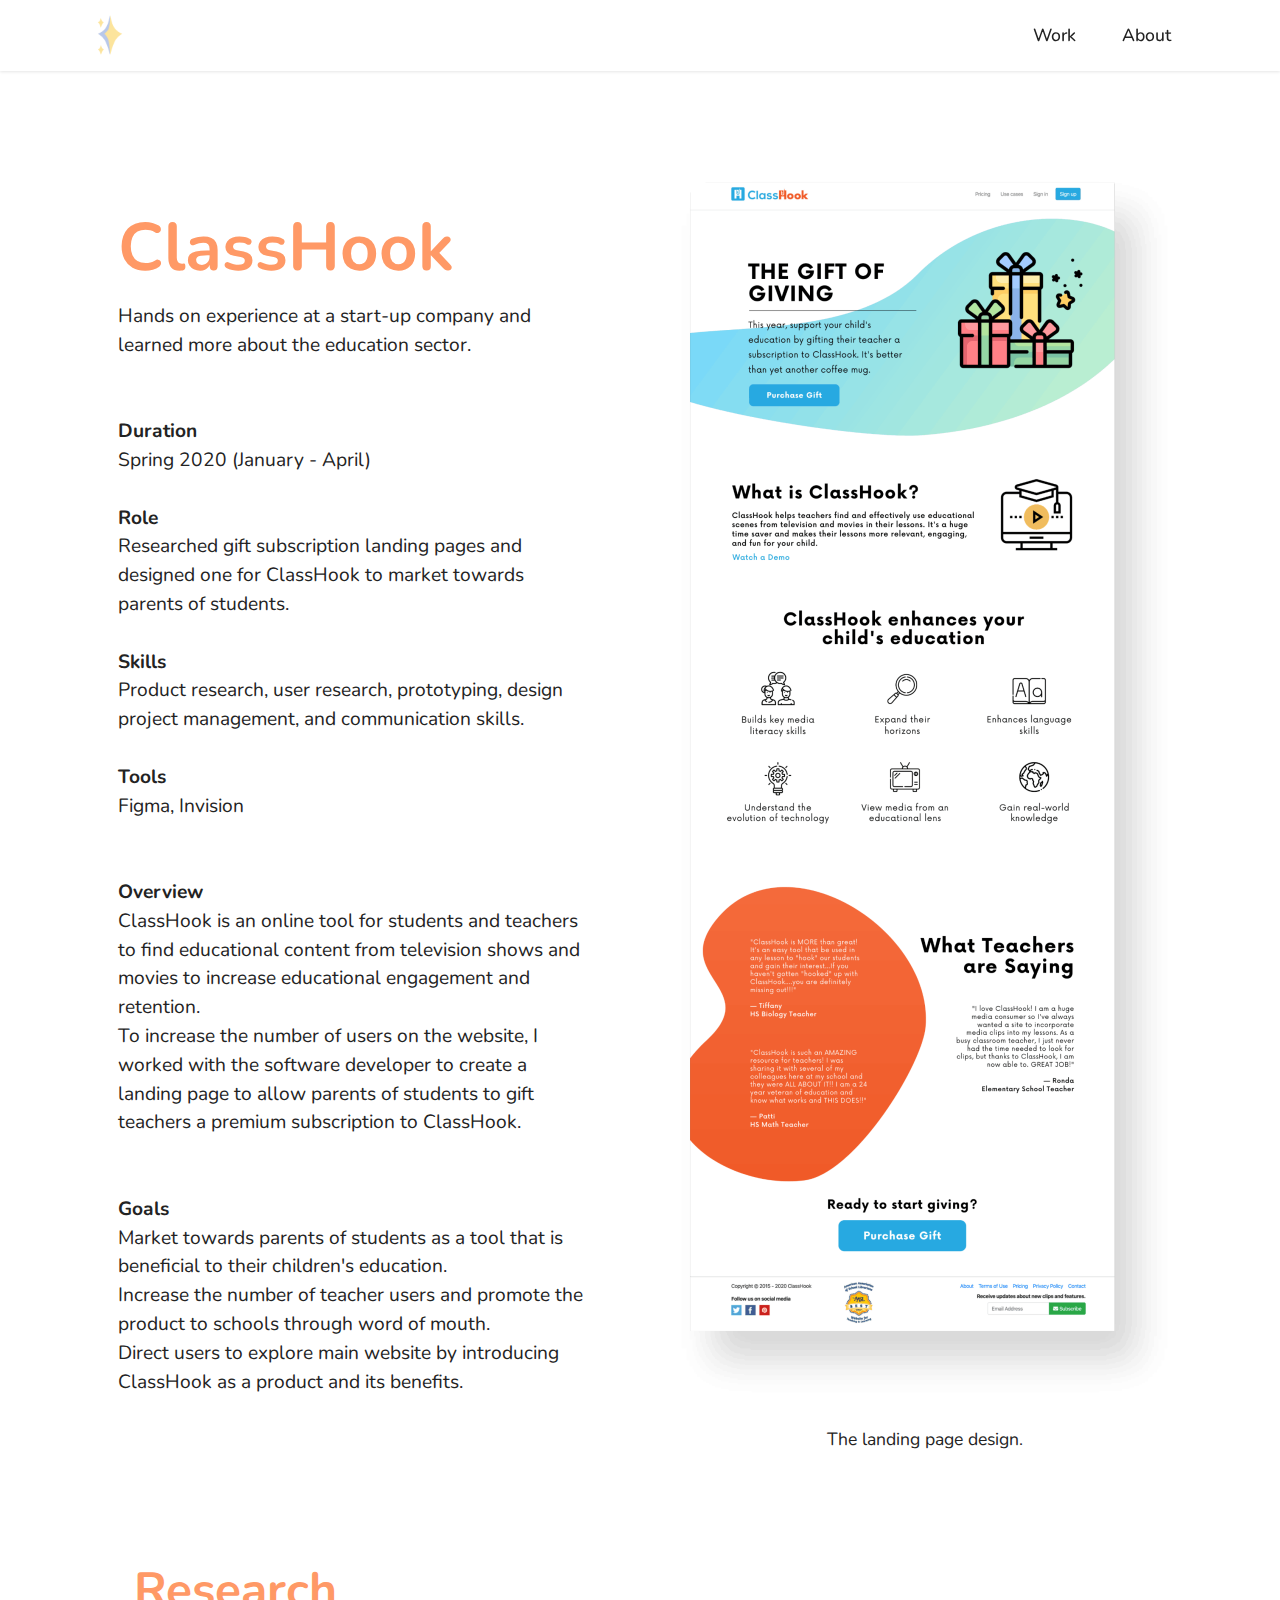
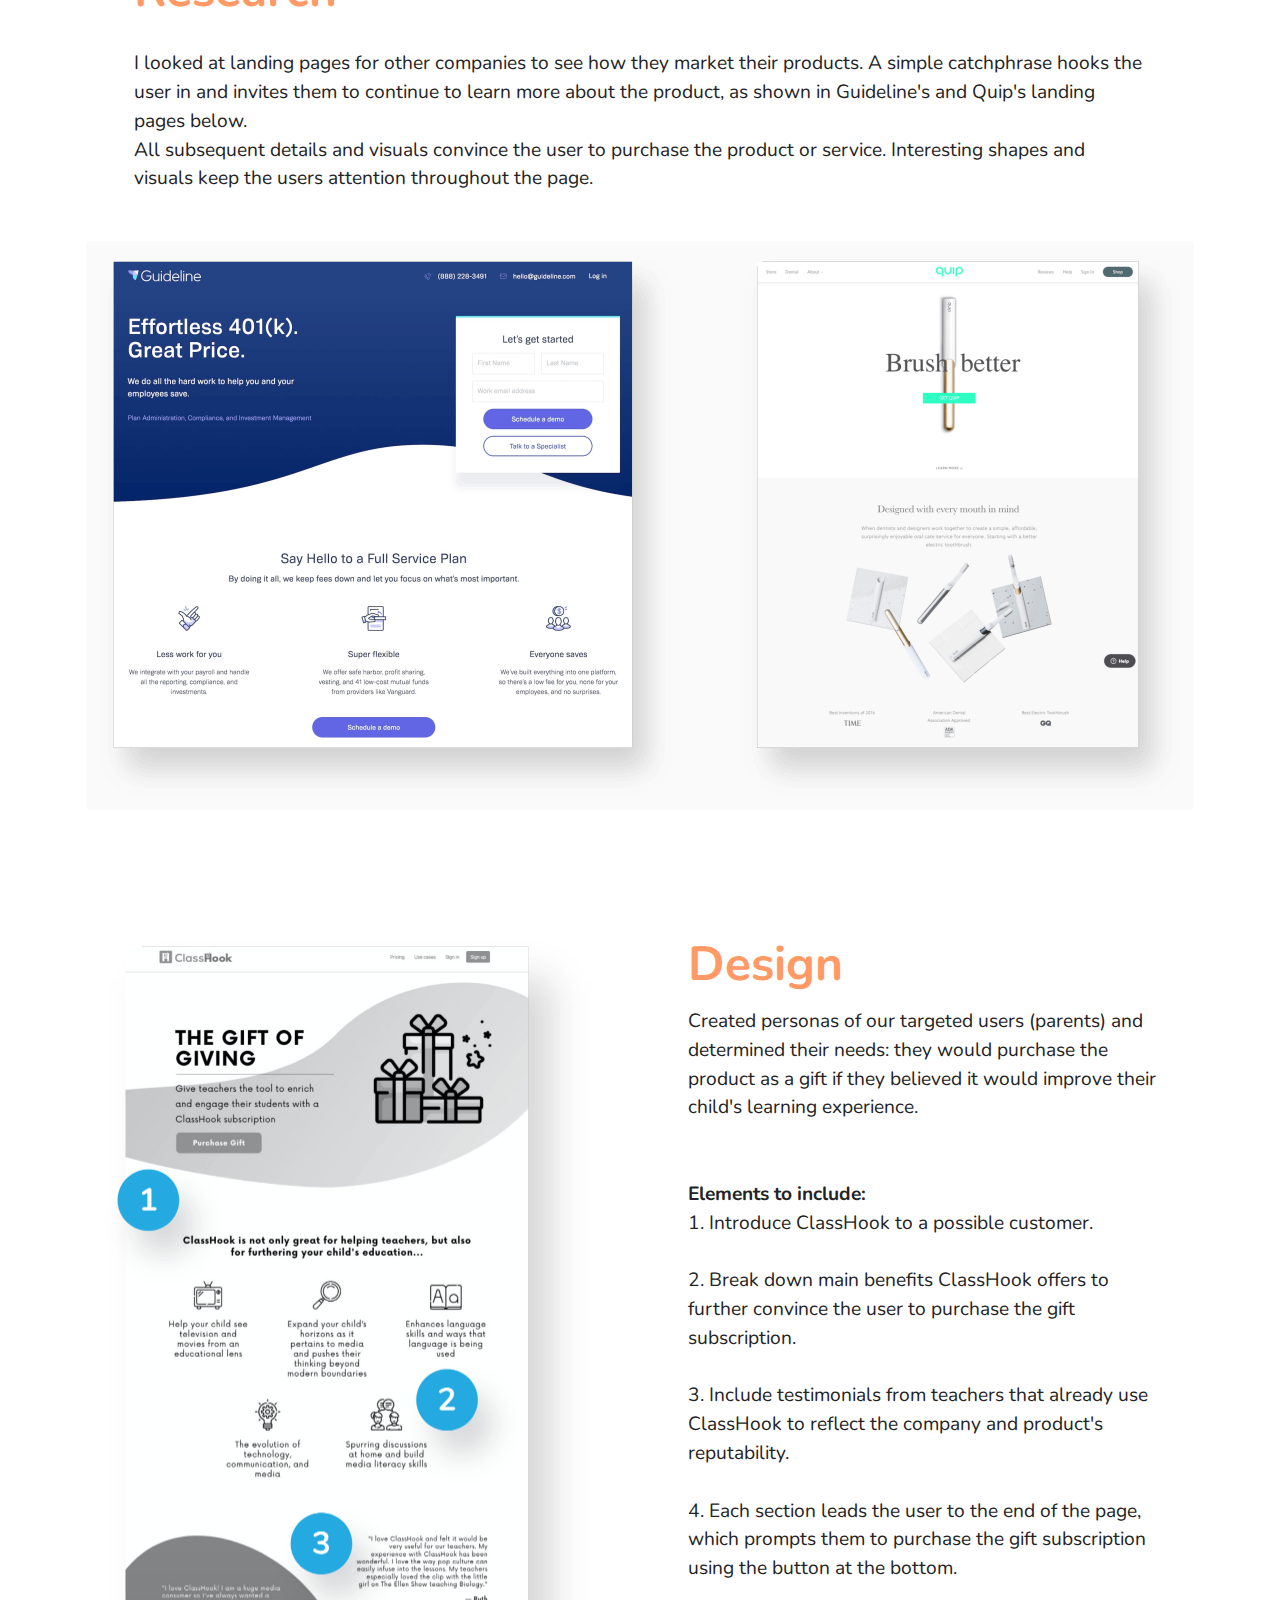
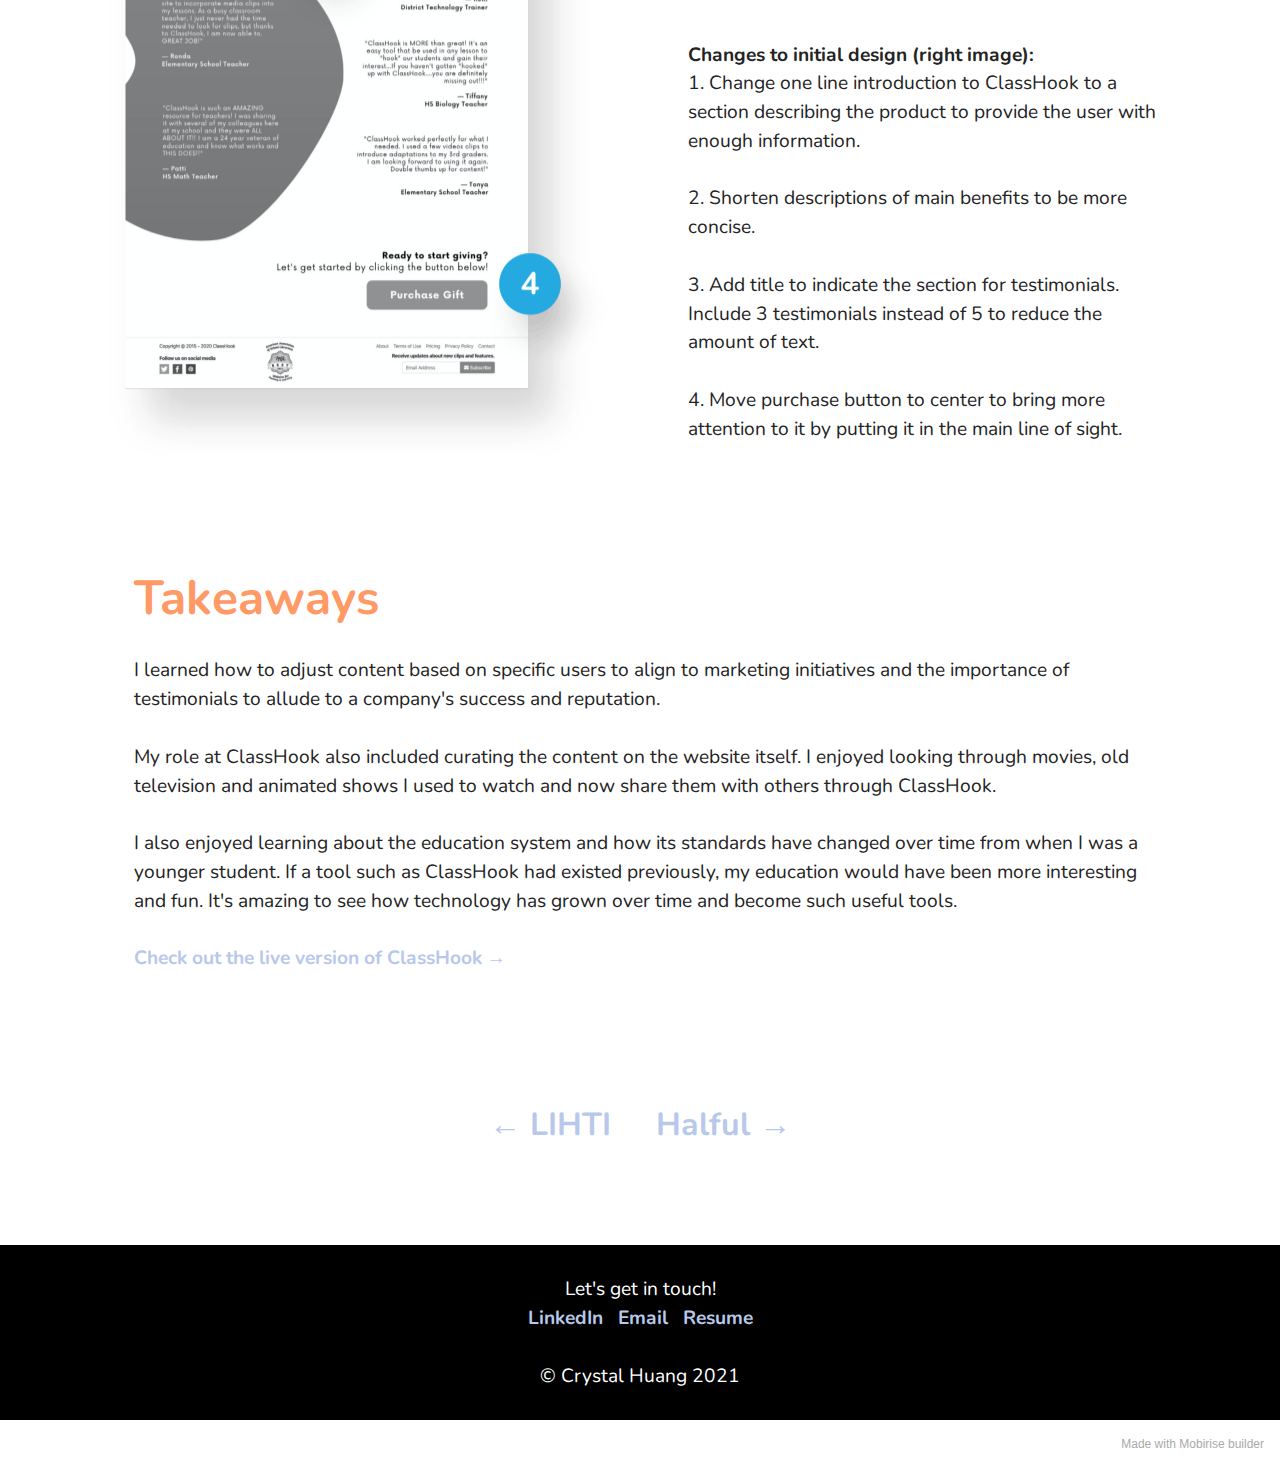
==== commit 71ab2470: "Second Commit" ====
--- a/classhook.html
+++ b/classhook.html
@@ -208,11 +208,11 @@
     <div class="container">
         <div class="media-container-row align-center mbr-white">
             <div class="col-12">
-                <p class="mbr-text mb-0 mbr-fonts-style display-7">Let's get in touch!<br><strong><a href="https://www.linkedin.com/in/crystal-huang-20292515a" class="text-primary" target="_blank"><b>LinkedIn</b></a>&nbsp; &nbsp;<a href="mailto:huiyinghuang92@gmail.com" class="text-primary"><b>Email</b></a>&nbsp; &nbsp;Resume</strong><br><br>© Crystal Huang 2021</p>
-            </div>
-        </div>
-    </div>
-</section><section style="background-color: #fff; font-family: -apple-system, BlinkMacSystemFont, 'Segoe UI', 'Roboto', 'Helvetica Neue', Arial, sans-serif; color:#aaa; font-size:12px; padding: 0; align-items: center; display: flex;"><a href="https://mobirise.site/o" style="flex: 1 1; height: 3rem; padding-left: 1rem;"></a><p style="flex: 0 0 auto; margin:0; padding-right:1rem;">Website was <a href="https://mobirise.site/g" style="color:#aaa;">built</a> with Mobirise</p></section><script src="assets/web/assets/jquery/jquery.min.js"></script>  <script src="assets/popper/popper.min.js"></script>  <script src="assets/tether/tether.min.js"></script>  <script src="assets/bootstrap/js/bootstrap.min.js"></script>  <script src="assets/smoothscroll/smooth-scroll.js"></script>  <script src="assets/dropdown/js/nav-dropdown.js"></script>  <script src="assets/dropdown/js/navbar-dropdown.js"></script>  <script src="assets/touchswipe/jquery.touch-swipe.min.js"></script>  <script src="assets/theme/js/script.js"></script>  
+                <p class="mbr-text mb-0 mbr-fonts-style display-7">Let's get in touch!<br><strong><a href="https://www.linkedin.com/in/crystal-huang-20292515a" class="text-primary" target="_blank"><b>LinkedIn</b></a>&nbsp; &nbsp;<a href="mailto:huiyinghuang92@gmail.com" class="text-primary"><b>Email</b></a>&nbsp; &nbsp;<a href="assets/files/Resume-CrystalHuang.pdf" class="text-primary" target="_blank"><b>Resume</b></a></strong><br><br>© Crystal Huang 2021</p>
+            </div>
+        </div>
+    </div>
+</section><section style="background-color: #fff; font-family: -apple-system, BlinkMacSystemFont, 'Segoe UI', 'Roboto', 'Helvetica Neue', Arial, sans-serif; color:#aaa; font-size:12px; padding: 0; align-items: center; display: flex;"><a href="https://mobirise.site/m" style="flex: 1 1; height: 3rem; padding-left: 1rem;"></a><p style="flex: 0 0 auto; margin:0; padding-right:1rem;"><a href="https://mobirise.site/i" style="color:#aaa;">Made with Mobirise</a> builder</p></section><script src="assets/web/assets/jquery/jquery.min.js"></script>  <script src="assets/popper/popper.min.js"></script>  <script src="assets/tether/tether.min.js"></script>  <script src="assets/bootstrap/js/bootstrap.min.js"></script>  <script src="assets/smoothscroll/smooth-scroll.js"></script>  <script src="assets/dropdown/js/nav-dropdown.js"></script>  <script src="assets/dropdown/js/navbar-dropdown.js"></script>  <script src="assets/touchswipe/jquery.touch-swipe.min.js"></script>  <script src="assets/theme/js/script.js"></script>  
   
   
  <div id="scrollToTop" class="scrollToTop mbr-arrow-up"><a style="text-align: center;"><i class="mbr-arrow-up-icon mbr-arrow-up-icon-cm cm-icon cm-icon-smallarrow-up"></i></a></div>
--- a/assets/mobirise/css/mbr-additional.css
+++ b/assets/mobirise/css/mbr-additional.css
@@ -1039,7 +1039,7 @@
 }
 .cid-sgyQiRQVD5 {
   padding-top: 10rem;
-  padding-bottom: 2rem;
+  padding-bottom: 1rem;
   background-color: #ffffff;
 }
 .cid-sgyQiRQVD5 .mbr-section-title DIV {
@@ -4220,47 +4220,6 @@
 .cid-sgsLI8nam0 .media-container-row .mbr-text {
   color: #ffffff;
 }
-.cid-sgsXXJlOje {
-  padding-top: 4rem;
-  padding-bottom: 0rem;
-  background-color: #ffffff;
-}
-.cid-sgsXXJlOje img,
-.cid-sgsXXJlOje .item-img {
-  width: 100%;
-}
-.cid-sgsXXJlOje .item:focus,
-.cid-sgsXXJlOje span:focus {
-  outline: none;
-}
-.cid-sgsXXJlOje .item {
-  cursor: pointer;
-  margin-bottom: 2rem;
-}
-.cid-sgsXXJlOje .item-wrapper {
-  position: relative;
-  border-radius: 4px;
-  background: #fafafa;
-  height: 100%;
-  display: flex;
-  flex-flow: column nowrap;
-}
-@media (min-width: 992px) {
-  .cid-sgsXXJlOje .item-wrapper .item-content {
-    padding: 2rem;
-  }
-}
-@media (max-width: 991px) {
-  .cid-sgsXXJlOje .item-wrapper .item-content {
-    padding: 1rem;
-  }
-}
-.cid-sgsXXJlOje .mbr-section-btn {
-  margin-top: auto !important;
-}
-.cid-sgsXXJlOje .mbr-section-title {
-  color: #232323;
-}
 .cid-sgs9KTw8RS {
   z-index: 1000;
   width: 100%;
@@ -4613,9 +4572,50 @@
     left: -1rem;
   }
 }
+.cid-sgzHfoC6cT {
+  padding-top: 6rem;
+  padding-bottom: 0rem;
+  background-color: #ffffff;
+}
+.cid-sgzHfoC6cT img,
+.cid-sgzHfoC6cT .item-img {
+  width: 100%;
+}
+.cid-sgzHfoC6cT .item:focus,
+.cid-sgzHfoC6cT span:focus {
+  outline: none;
+}
+.cid-sgzHfoC6cT .item {
+  cursor: pointer;
+  margin-bottom: 2rem;
+}
+.cid-sgzHfoC6cT .item-wrapper {
+  position: relative;
+  border-radius: 4px;
+  background: #fafafa;
+  height: 100%;
+  display: flex;
+  flex-flow: column nowrap;
+}
+@media (min-width: 992px) {
+  .cid-sgzHfoC6cT .item-wrapper .item-content {
+    padding: 2rem;
+  }
+}
+@media (max-width: 991px) {
+  .cid-sgzHfoC6cT .item-wrapper .item-content {
+    padding: 1rem;
+  }
+}
+.cid-sgzHfoC6cT .mbr-section-btn {
+  margin-top: auto !important;
+}
+.cid-sgzHfoC6cT .mbr-section-title {
+  color: #232323;
+}
 .cid-sgsY7fOESH {
-  padding-top: 5rem;
-  padding-bottom: 4rem;
+  padding-top: 4rem;
+  padding-bottom: 3rem;
   background-color: #ffffff;
 }
 .cid-sgsY7fOESH .mbr-section-title {
--- a/assets/mobirise/css/mbr-additional.css
+++ b/assets/mobirise/css/mbr-additional.css
@@ -1039,7 +1039,7 @@
 }
 .cid-sgyQiRQVD5 {
   padding-top: 10rem;
-  padding-bottom: 2rem;
+  padding-bottom: 1rem;
   background-color: #ffffff;
 }
 .cid-sgyQiRQVD5 .mbr-section-title DIV {
@@ -4220,47 +4220,6 @@
 .cid-sgsLI8nam0 .media-container-row .mbr-text {
   color: #ffffff;
 }
-.cid-sgsXXJlOje {
-  padding-top: 4rem;
-  padding-bottom: 0rem;
-  background-color: #ffffff;
-}
-.cid-sgsXXJlOje img,
-.cid-sgsXXJlOje .item-img {
-  width: 100%;
-}
-.cid-sgsXXJlOje .item:focus,
-.cid-sgsXXJlOje span:focus {
-  outline: none;
-}
-.cid-sgsXXJlOje .item {
-  cursor: pointer;
-  margin-bottom: 2rem;
-}
-.cid-sgsXXJlOje .item-wrapper {
-  position: relative;
-  border-radius: 4px;
-  background: #fafafa;
-  height: 100%;
-  display: flex;
-  flex-flow: column nowrap;
-}
-@media (min-width: 992px) {
-  .cid-sgsXXJlOje .item-wrapper .item-content {
-    padding: 2rem;
-  }
-}
-@media (max-width: 991px) {
-  .cid-sgsXXJlOje .item-wrapper .item-content {
-    padding: 1rem;
-  }
-}
-.cid-sgsXXJlOje .mbr-section-btn {
-  margin-top: auto !important;
-}
-.cid-sgsXXJlOje .mbr-section-title {
-  color: #232323;
-}
 .cid-sgs9KTw8RS {
   z-index: 1000;
   width: 100%;
@@ -4613,9 +4572,50 @@
     left: -1rem;
   }
 }
+.cid-sgzHfoC6cT {
+  padding-top: 6rem;
+  padding-bottom: 0rem;
+  background-color: #ffffff;
+}
+.cid-sgzHfoC6cT img,
+.cid-sgzHfoC6cT .item-img {
+  width: 100%;
+}
+.cid-sgzHfoC6cT .item:focus,
+.cid-sgzHfoC6cT span:focus {
+  outline: none;
+}
+.cid-sgzHfoC6cT .item {
+  cursor: pointer;
+  margin-bottom: 2rem;
+}
+.cid-sgzHfoC6cT .item-wrapper {
+  position: relative;
+  border-radius: 4px;
+  background: #fafafa;
+  height: 100%;
+  display: flex;
+  flex-flow: column nowrap;
+}
+@media (min-width: 992px) {
+  .cid-sgzHfoC6cT .item-wrapper .item-content {
+    padding: 2rem;
+  }
+}
+@media (max-width: 991px) {
+  .cid-sgzHfoC6cT .item-wrapper .item-content {
+    padding: 1rem;
+  }
+}
+.cid-sgzHfoC6cT .mbr-section-btn {
+  margin-top: auto !important;
+}
+.cid-sgzHfoC6cT .mbr-section-title {
+  color: #232323;
+}
 .cid-sgsY7fOESH {
-  padding-top: 5rem;
-  padding-bottom: 4rem;
+  padding-top: 4rem;
+  padding-bottom: 3rem;
   background-color: #ffffff;
 }
 .cid-sgsY7fOESH .mbr-section-title {
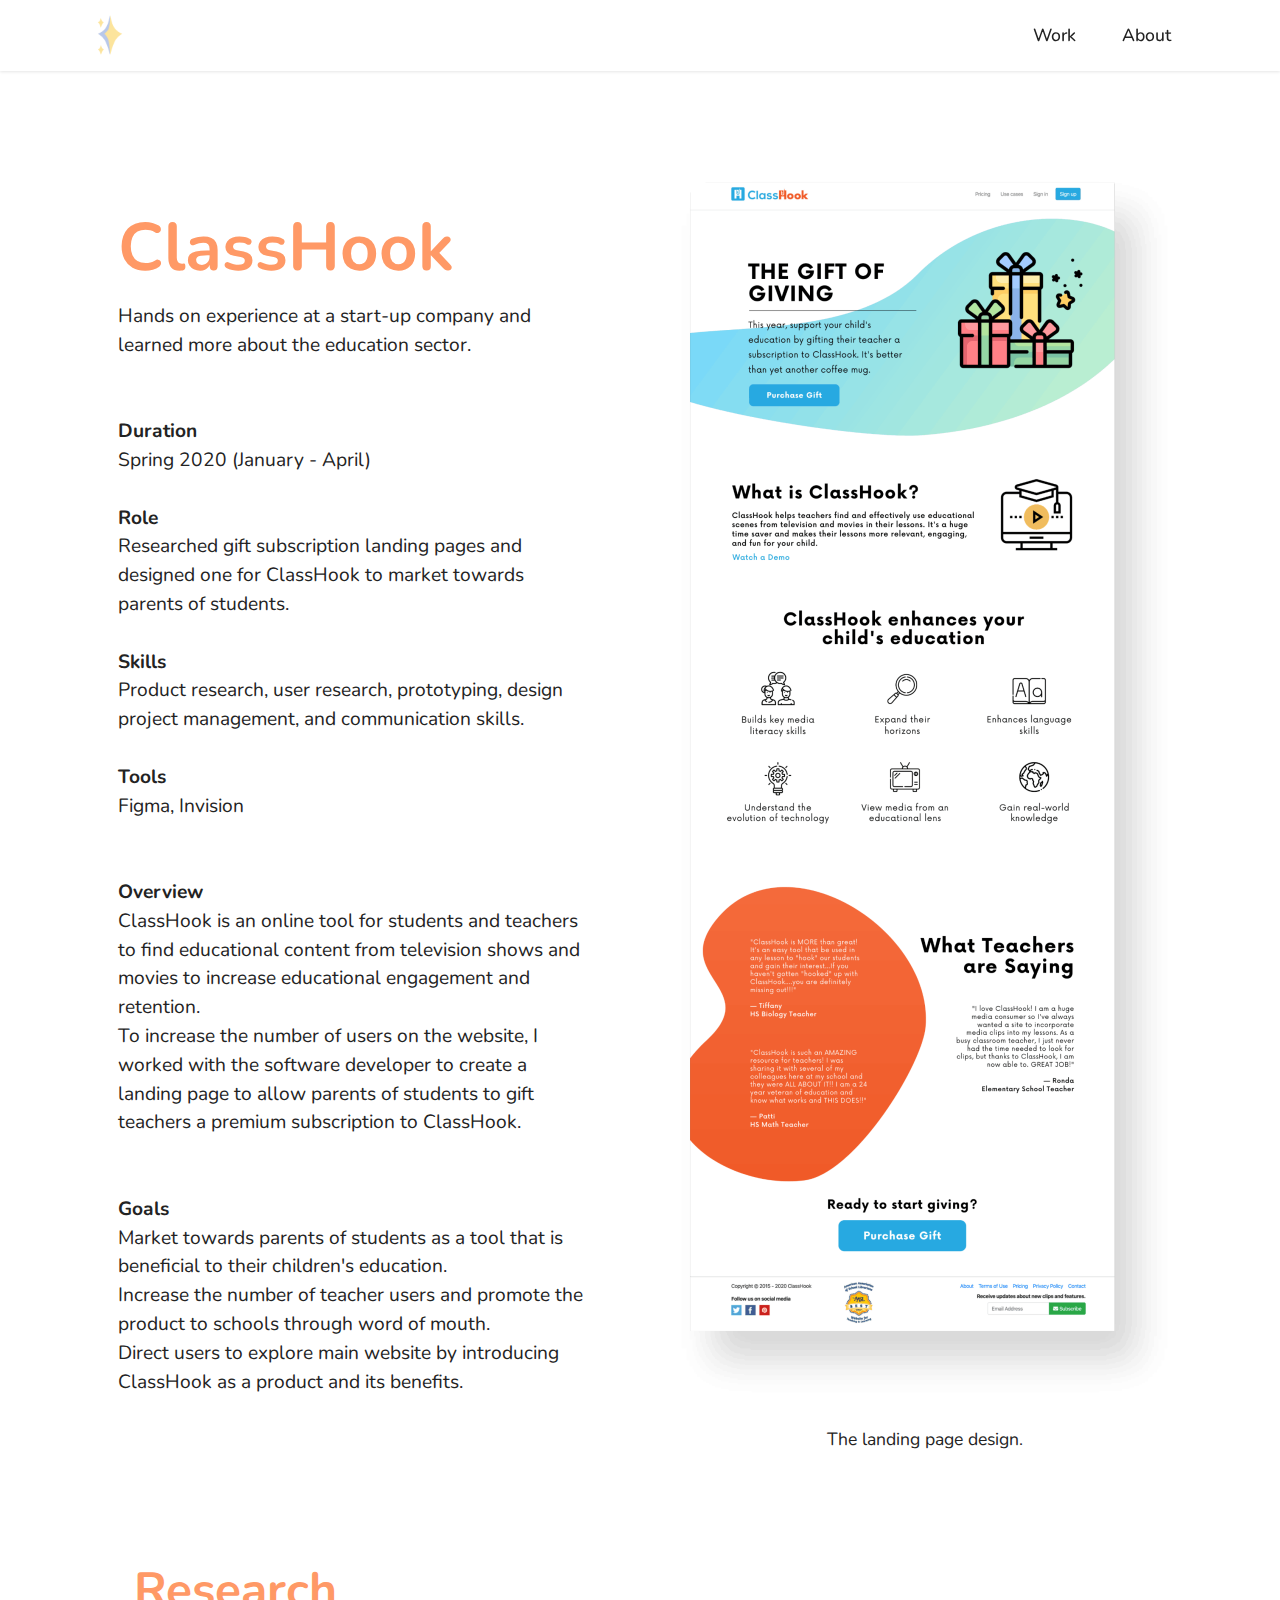
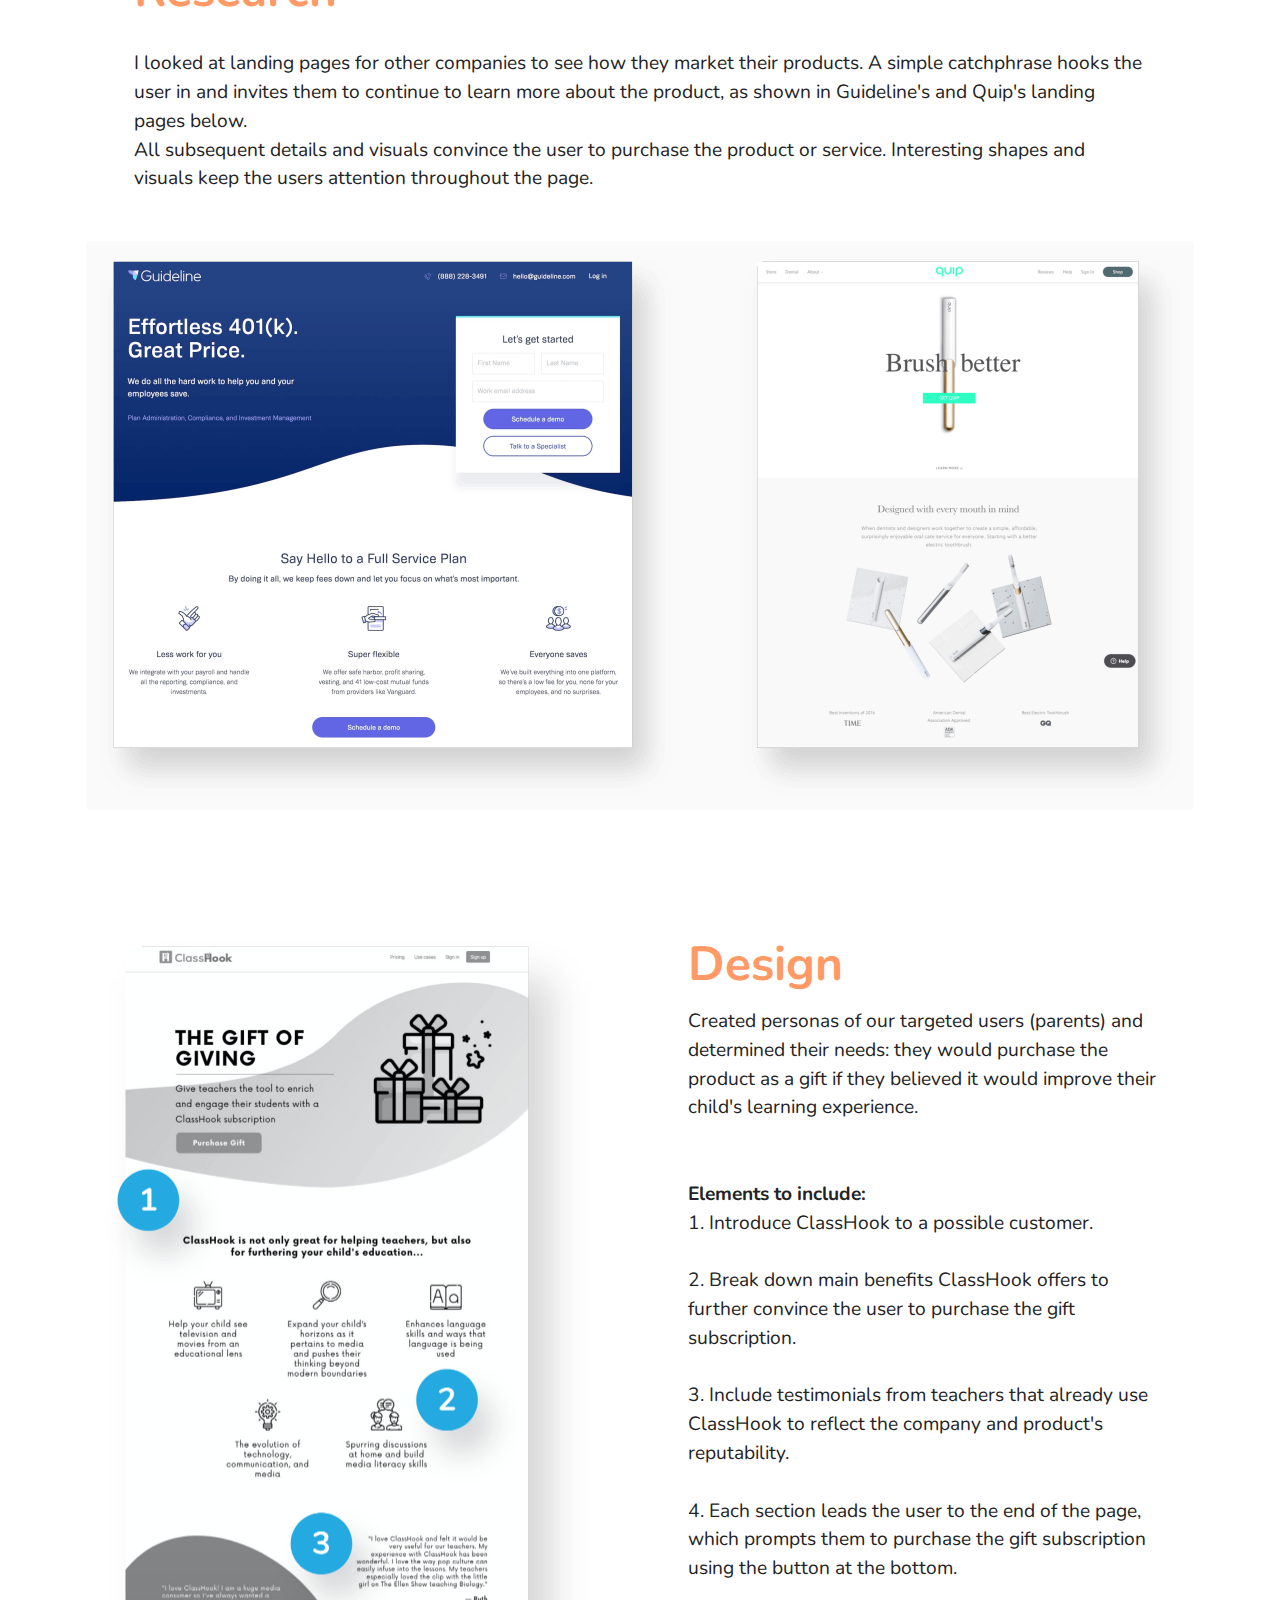
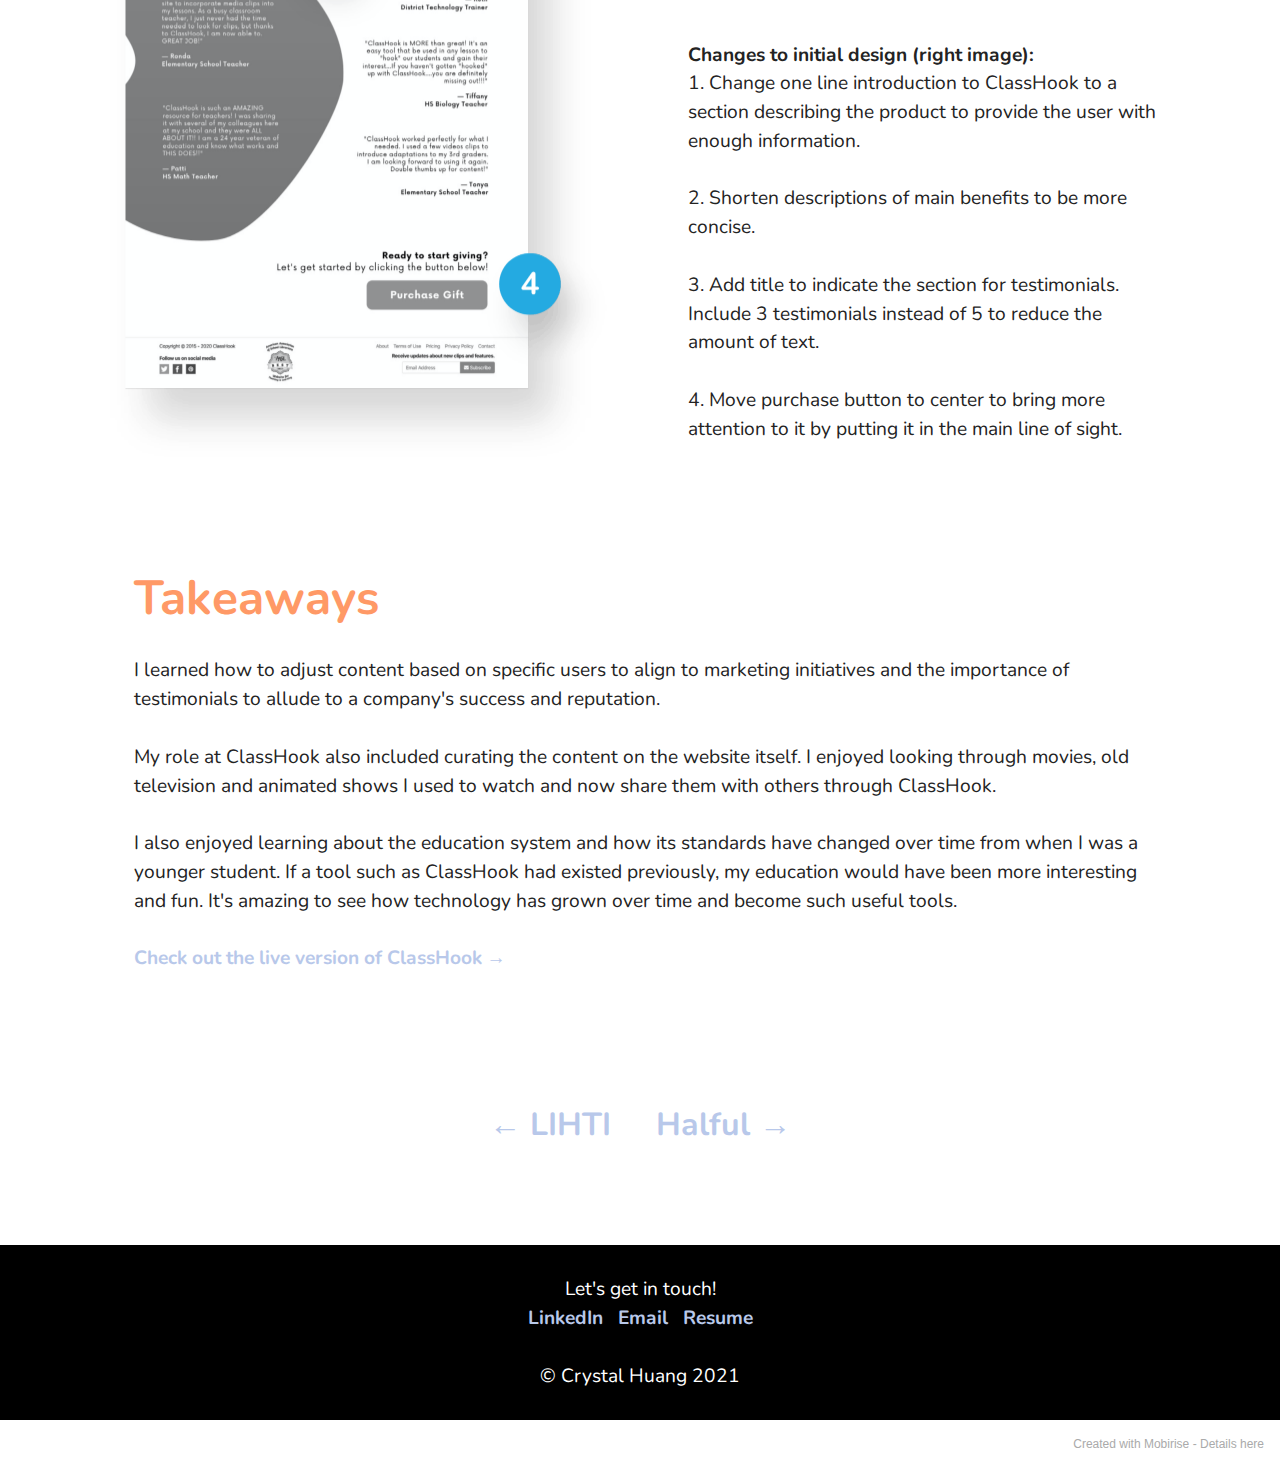
==== commit 31148c8c: "Third Commit" ====
--- a/classhook.html
+++ b/classhook.html
@@ -47,7 +47,7 @@
                 </div>
             </button>
             <div class="collapse navbar-collapse" id="navbarSupportedContent">
-                <ul class="navbar-nav nav-dropdown nav-right" data-app-modern-menu="true"><li class="nav-item"><a class="nav-link link text-black text-primary display-4" href="index.html#features16-3h">
+                <ul class="navbar-nav nav-dropdown nav-right" data-app-modern-menu="true"><li class="nav-item"><a class="nav-link link text-black text-primary display-4" href="index.html#header14-3x">
                             Work</a></li>
                     <li class="nav-item"><a class="nav-link link text-black text-primary display-4" href="index.html#image2-l">
                             About</a></li></ul>
@@ -212,7 +212,7 @@
             </div>
         </div>
     </div>
-</section><section style="background-color: #fff; font-family: -apple-system, BlinkMacSystemFont, 'Segoe UI', 'Roboto', 'Helvetica Neue', Arial, sans-serif; color:#aaa; font-size:12px; padding: 0; align-items: center; display: flex;"><a href="https://mobirise.site/m" style="flex: 1 1; height: 3rem; padding-left: 1rem;"></a><p style="flex: 0 0 auto; margin:0; padding-right:1rem;"><a href="https://mobirise.site/i" style="color:#aaa;">Made with Mobirise</a> builder</p></section><script src="assets/web/assets/jquery/jquery.min.js"></script>  <script src="assets/popper/popper.min.js"></script>  <script src="assets/tether/tether.min.js"></script>  <script src="assets/bootstrap/js/bootstrap.min.js"></script>  <script src="assets/smoothscroll/smooth-scroll.js"></script>  <script src="assets/dropdown/js/nav-dropdown.js"></script>  <script src="assets/dropdown/js/navbar-dropdown.js"></script>  <script src="assets/touchswipe/jquery.touch-swipe.min.js"></script>  <script src="assets/theme/js/script.js"></script>  
+</section><section style="background-color: #fff; font-family: -apple-system, BlinkMacSystemFont, 'Segoe UI', 'Roboto', 'Helvetica Neue', Arial, sans-serif; color:#aaa; font-size:12px; padding: 0; align-items: center; display: flex;"><a href="https://mobirise.site/n" style="flex: 1 1; height: 3rem; padding-left: 1rem;"></a><p style="flex: 0 0 auto; margin:0; padding-right:1rem;">Created with Mobirise - <a href="https://mobirise.site/m" style="color:#aaa;">Details here</a></p></section><script src="assets/web/assets/jquery/jquery.min.js"></script>  <script src="assets/popper/popper.min.js"></script>  <script src="assets/tether/tether.min.js"></script>  <script src="assets/bootstrap/js/bootstrap.min.js"></script>  <script src="assets/smoothscroll/smooth-scroll.js"></script>  <script src="assets/dropdown/js/nav-dropdown.js"></script>  <script src="assets/dropdown/js/navbar-dropdown.js"></script>  <script src="assets/touchswipe/jquery.touch-swipe.min.js"></script>  <script src="assets/theme/js/script.js"></script>  
   
   
  <div id="scrollToTop" class="scrollToTop mbr-arrow-up"><a style="text-align: center;"><i class="mbr-arrow-up-icon mbr-arrow-up-icon-cm cm-icon cm-icon-smallarrow-up"></i></a></div>
--- a/assets/mobirise/css/mbr-additional.css
+++ b/assets/mobirise/css/mbr-additional.css
@@ -1051,128 +1051,95 @@
 .cid-sgyQiRQVD5 .mbr-section-subtitle {
   text-align: left;
 }
-.cid-sgyQExXzDK {
+.cid-sgJyBkpUR7 {
+  padding-top: 2rem;
+  padding-bottom: 0rem;
+  background-color: #ffffff;
+}
+.cid-sgJyBkpUR7 .row {
+  flex-direction: row-reverse;
+}
+@media (max-width: 991px) {
+  .cid-sgJyBkpUR7 .image-wrapper {
+    margin-bottom: 2rem;
+  }
+}
+.cid-sgJyBkpUR7 .image-wrapper img {
+  width: 100%;
+  object-fit: cover;
+}
+@media (min-width: 992px) {
+  .cid-sgJyBkpUR7 .text-wrapper {
+    padding: 0 2rem;
+  }
+}
+@media (max-width: 768px) {
+  .cid-sgJyBkpUR7 .text-wrapper {
+    margin-bottom: 2rem;
+  }
+}
+.cid-sgJyBkpUR7 .mbr-section-title {
+  color: #b8c8ea;
+}
+.cid-sgJza7talP {
   padding-top: 0rem;
   padding-bottom: 0rem;
   background-color: #ffffff;
 }
-.cid-sgyQExXzDK .content-wrapper {
-  background: #ffffff;
-}
-@media (max-width: 991px) {
-  .cid-sgyQExXzDK .content-wrapper .row {
-    flex-direction: column-reverse;
-  }
-  .cid-sgyQExXzDK .content-wrapper .image-wrapper {
+@media (max-width: 991px) {
+  .cid-sgJza7talP .image-wrapper {
     margin-bottom: 2rem;
   }
 }
-@media (max-width: 767px) {
-  .cid-sgyQExXzDK .content-wrapper {
-    padding: 1rem;
-  }
-}
-@media (min-width: 768px) and (max-width: 991px) {
-  .cid-sgyQExXzDK .content-wrapper {
-    padding: 2rem;
-  }
+.cid-sgJza7talP .image-wrapper img {
+  width: 100%;
+  object-fit: cover;
 }
 @media (min-width: 992px) {
-  .cid-sgyQExXzDK .content-wrapper {
-    padding: 5rem 3rem;
-  }
-  .cid-sgyQExXzDK .content-wrapper .text-wrapper {
-    padding-right: 2rem;
-  }
-}
-.cid-sgyQExXzDK .image-wrapper img {
+  .cid-sgJza7talP .text-wrapper {
+    padding: 0 2rem;
+  }
+}
+@media (max-width: 768px) {
+  .cid-sgJza7talP .text-wrapper {
+    margin-bottom: 2rem;
+  }
+}
+.cid-sgJza7talP .mbr-section-title {
+  color: #b8c8ea;
+}
+.cid-sgJzbf8Joj {
+  padding-top: 3rem;
+  padding-bottom: 4rem;
+  background-color: #ffffff;
+}
+.cid-sgJzbf8Joj .row {
+  flex-direction: row-reverse;
+}
+@media (max-width: 991px) {
+  .cid-sgJzbf8Joj .image-wrapper {
+    margin-bottom: 2rem;
+  }
+}
+.cid-sgJzbf8Joj .image-wrapper img {
   width: 100%;
   object-fit: cover;
 }
-.cid-sgyQExXzDK .card-title {
+@media (min-width: 992px) {
+  .cid-sgJzbf8Joj .text-wrapper {
+    padding: 0 2rem;
+  }
+}
+@media (max-width: 768px) {
+  .cid-sgJzbf8Joj .text-wrapper {
+    margin-bottom: 2rem;
+  }
+}
+.cid-sgJzbf8Joj .mbr-section-title {
   color: #b8c8ea;
 }
-.cid-sgsa7MEgU5 {
-  padding-top: 0rem;
-  padding-bottom: 0rem;
-  background-color: #ffffff;
-}
-.cid-sgsa7MEgU5 .content-wrapper {
-  background: #ffffff;
-}
-@media (max-width: 991px) {
-  .cid-sgsa7MEgU5 .content-wrapper .image-wrapper {
-    margin-bottom: 2rem;
-  }
-}
-@media (max-width: 767px) {
-  .cid-sgsa7MEgU5 .content-wrapper {
-    padding: 1rem;
-  }
-}
-@media (min-width: 768px) and (max-width: 991px) {
-  .cid-sgsa7MEgU5 .content-wrapper {
-    padding: 2rem;
-  }
-}
-@media (min-width: 992px) {
-  .cid-sgsa7MEgU5 .content-wrapper {
-    padding: 5rem 3rem;
-  }
-  .cid-sgsa7MEgU5 .content-wrapper .text-wrapper {
-    padding-left: 2rem;
-  }
-}
-.cid-sgsa7MEgU5 .image-wrapper img {
-  width: 100%;
-  object-fit: cover;
-}
-.cid-sgsa7MEgU5 .card-title {
-  color: #b8c8ea;
-}
-.cid-sgsa8h9vPS {
-  padding-top: 0rem;
-  padding-bottom: 0rem;
-  background-color: #ffffff;
-}
-.cid-sgsa8h9vPS .content-wrapper {
-  background: #ffffff;
-}
-@media (max-width: 991px) {
-  .cid-sgsa8h9vPS .content-wrapper .row {
-    flex-direction: column-reverse;
-  }
-  .cid-sgsa8h9vPS .content-wrapper .image-wrapper {
-    margin-bottom: 2rem;
-  }
-}
-@media (max-width: 767px) {
-  .cid-sgsa8h9vPS .content-wrapper {
-    padding: 1rem;
-  }
-}
-@media (min-width: 768px) and (max-width: 991px) {
-  .cid-sgsa8h9vPS .content-wrapper {
-    padding: 2rem;
-  }
-}
-@media (min-width: 992px) {
-  .cid-sgsa8h9vPS .content-wrapper {
-    padding: 5rem 3rem;
-  }
-  .cid-sgsa8h9vPS .content-wrapper .text-wrapper {
-    padding-right: 2rem;
-  }
-}
-.cid-sgsa8h9vPS .image-wrapper img {
-  width: 100%;
-  object-fit: cover;
-}
-.cid-sgsa8h9vPS .card-title {
-  color: #b8c8ea;
-}
 .cid-sgyWj3LRNp {
-  padding-top: 2rem;
+  padding-top: 3rem;
   padding-bottom: 3rem;
   background-color: #ffffff;
 }
--- a/assets/mobirise/css/mbr-additional.css
+++ b/assets/mobirise/css/mbr-additional.css
@@ -1051,128 +1051,95 @@
 .cid-sgyQiRQVD5 .mbr-section-subtitle {
   text-align: left;
 }
-.cid-sgyQExXzDK {
+.cid-sgJyBkpUR7 {
+  padding-top: 2rem;
+  padding-bottom: 0rem;
+  background-color: #ffffff;
+}
+.cid-sgJyBkpUR7 .row {
+  flex-direction: row-reverse;
+}
+@media (max-width: 991px) {
+  .cid-sgJyBkpUR7 .image-wrapper {
+    margin-bottom: 2rem;
+  }
+}
+.cid-sgJyBkpUR7 .image-wrapper img {
+  width: 100%;
+  object-fit: cover;
+}
+@media (min-width: 992px) {
+  .cid-sgJyBkpUR7 .text-wrapper {
+    padding: 0 2rem;
+  }
+}
+@media (max-width: 768px) {
+  .cid-sgJyBkpUR7 .text-wrapper {
+    margin-bottom: 2rem;
+  }
+}
+.cid-sgJyBkpUR7 .mbr-section-title {
+  color: #b8c8ea;
+}
+.cid-sgJza7talP {
   padding-top: 0rem;
   padding-bottom: 0rem;
   background-color: #ffffff;
 }
-.cid-sgyQExXzDK .content-wrapper {
-  background: #ffffff;
-}
-@media (max-width: 991px) {
-  .cid-sgyQExXzDK .content-wrapper .row {
-    flex-direction: column-reverse;
-  }
-  .cid-sgyQExXzDK .content-wrapper .image-wrapper {
+@media (max-width: 991px) {
+  .cid-sgJza7talP .image-wrapper {
     margin-bottom: 2rem;
   }
 }
-@media (max-width: 767px) {
-  .cid-sgyQExXzDK .content-wrapper {
-    padding: 1rem;
-  }
-}
-@media (min-width: 768px) and (max-width: 991px) {
-  .cid-sgyQExXzDK .content-wrapper {
-    padding: 2rem;
-  }
+.cid-sgJza7talP .image-wrapper img {
+  width: 100%;
+  object-fit: cover;
 }
 @media (min-width: 992px) {
-  .cid-sgyQExXzDK .content-wrapper {
-    padding: 5rem 3rem;
-  }
-  .cid-sgyQExXzDK .content-wrapper .text-wrapper {
-    padding-right: 2rem;
-  }
-}
-.cid-sgyQExXzDK .image-wrapper img {
+  .cid-sgJza7talP .text-wrapper {
+    padding: 0 2rem;
+  }
+}
+@media (max-width: 768px) {
+  .cid-sgJza7talP .text-wrapper {
+    margin-bottom: 2rem;
+  }
+}
+.cid-sgJza7talP .mbr-section-title {
+  color: #b8c8ea;
+}
+.cid-sgJzbf8Joj {
+  padding-top: 3rem;
+  padding-bottom: 4rem;
+  background-color: #ffffff;
+}
+.cid-sgJzbf8Joj .row {
+  flex-direction: row-reverse;
+}
+@media (max-width: 991px) {
+  .cid-sgJzbf8Joj .image-wrapper {
+    margin-bottom: 2rem;
+  }
+}
+.cid-sgJzbf8Joj .image-wrapper img {
   width: 100%;
   object-fit: cover;
 }
-.cid-sgyQExXzDK .card-title {
+@media (min-width: 992px) {
+  .cid-sgJzbf8Joj .text-wrapper {
+    padding: 0 2rem;
+  }
+}
+@media (max-width: 768px) {
+  .cid-sgJzbf8Joj .text-wrapper {
+    margin-bottom: 2rem;
+  }
+}
+.cid-sgJzbf8Joj .mbr-section-title {
   color: #b8c8ea;
 }
-.cid-sgsa7MEgU5 {
-  padding-top: 0rem;
-  padding-bottom: 0rem;
-  background-color: #ffffff;
-}
-.cid-sgsa7MEgU5 .content-wrapper {
-  background: #ffffff;
-}
-@media (max-width: 991px) {
-  .cid-sgsa7MEgU5 .content-wrapper .image-wrapper {
-    margin-bottom: 2rem;
-  }
-}
-@media (max-width: 767px) {
-  .cid-sgsa7MEgU5 .content-wrapper {
-    padding: 1rem;
-  }
-}
-@media (min-width: 768px) and (max-width: 991px) {
-  .cid-sgsa7MEgU5 .content-wrapper {
-    padding: 2rem;
-  }
-}
-@media (min-width: 992px) {
-  .cid-sgsa7MEgU5 .content-wrapper {
-    padding: 5rem 3rem;
-  }
-  .cid-sgsa7MEgU5 .content-wrapper .text-wrapper {
-    padding-left: 2rem;
-  }
-}
-.cid-sgsa7MEgU5 .image-wrapper img {
-  width: 100%;
-  object-fit: cover;
-}
-.cid-sgsa7MEgU5 .card-title {
-  color: #b8c8ea;
-}
-.cid-sgsa8h9vPS {
-  padding-top: 0rem;
-  padding-bottom: 0rem;
-  background-color: #ffffff;
-}
-.cid-sgsa8h9vPS .content-wrapper {
-  background: #ffffff;
-}
-@media (max-width: 991px) {
-  .cid-sgsa8h9vPS .content-wrapper .row {
-    flex-direction: column-reverse;
-  }
-  .cid-sgsa8h9vPS .content-wrapper .image-wrapper {
-    margin-bottom: 2rem;
-  }
-}
-@media (max-width: 767px) {
-  .cid-sgsa8h9vPS .content-wrapper {
-    padding: 1rem;
-  }
-}
-@media (min-width: 768px) and (max-width: 991px) {
-  .cid-sgsa8h9vPS .content-wrapper {
-    padding: 2rem;
-  }
-}
-@media (min-width: 992px) {
-  .cid-sgsa8h9vPS .content-wrapper {
-    padding: 5rem 3rem;
-  }
-  .cid-sgsa8h9vPS .content-wrapper .text-wrapper {
-    padding-right: 2rem;
-  }
-}
-.cid-sgsa8h9vPS .image-wrapper img {
-  width: 100%;
-  object-fit: cover;
-}
-.cid-sgsa8h9vPS .card-title {
-  color: #b8c8ea;
-}
 .cid-sgyWj3LRNp {
-  padding-top: 2rem;
+  padding-top: 3rem;
   padding-bottom: 3rem;
   background-color: #ffffff;
 }
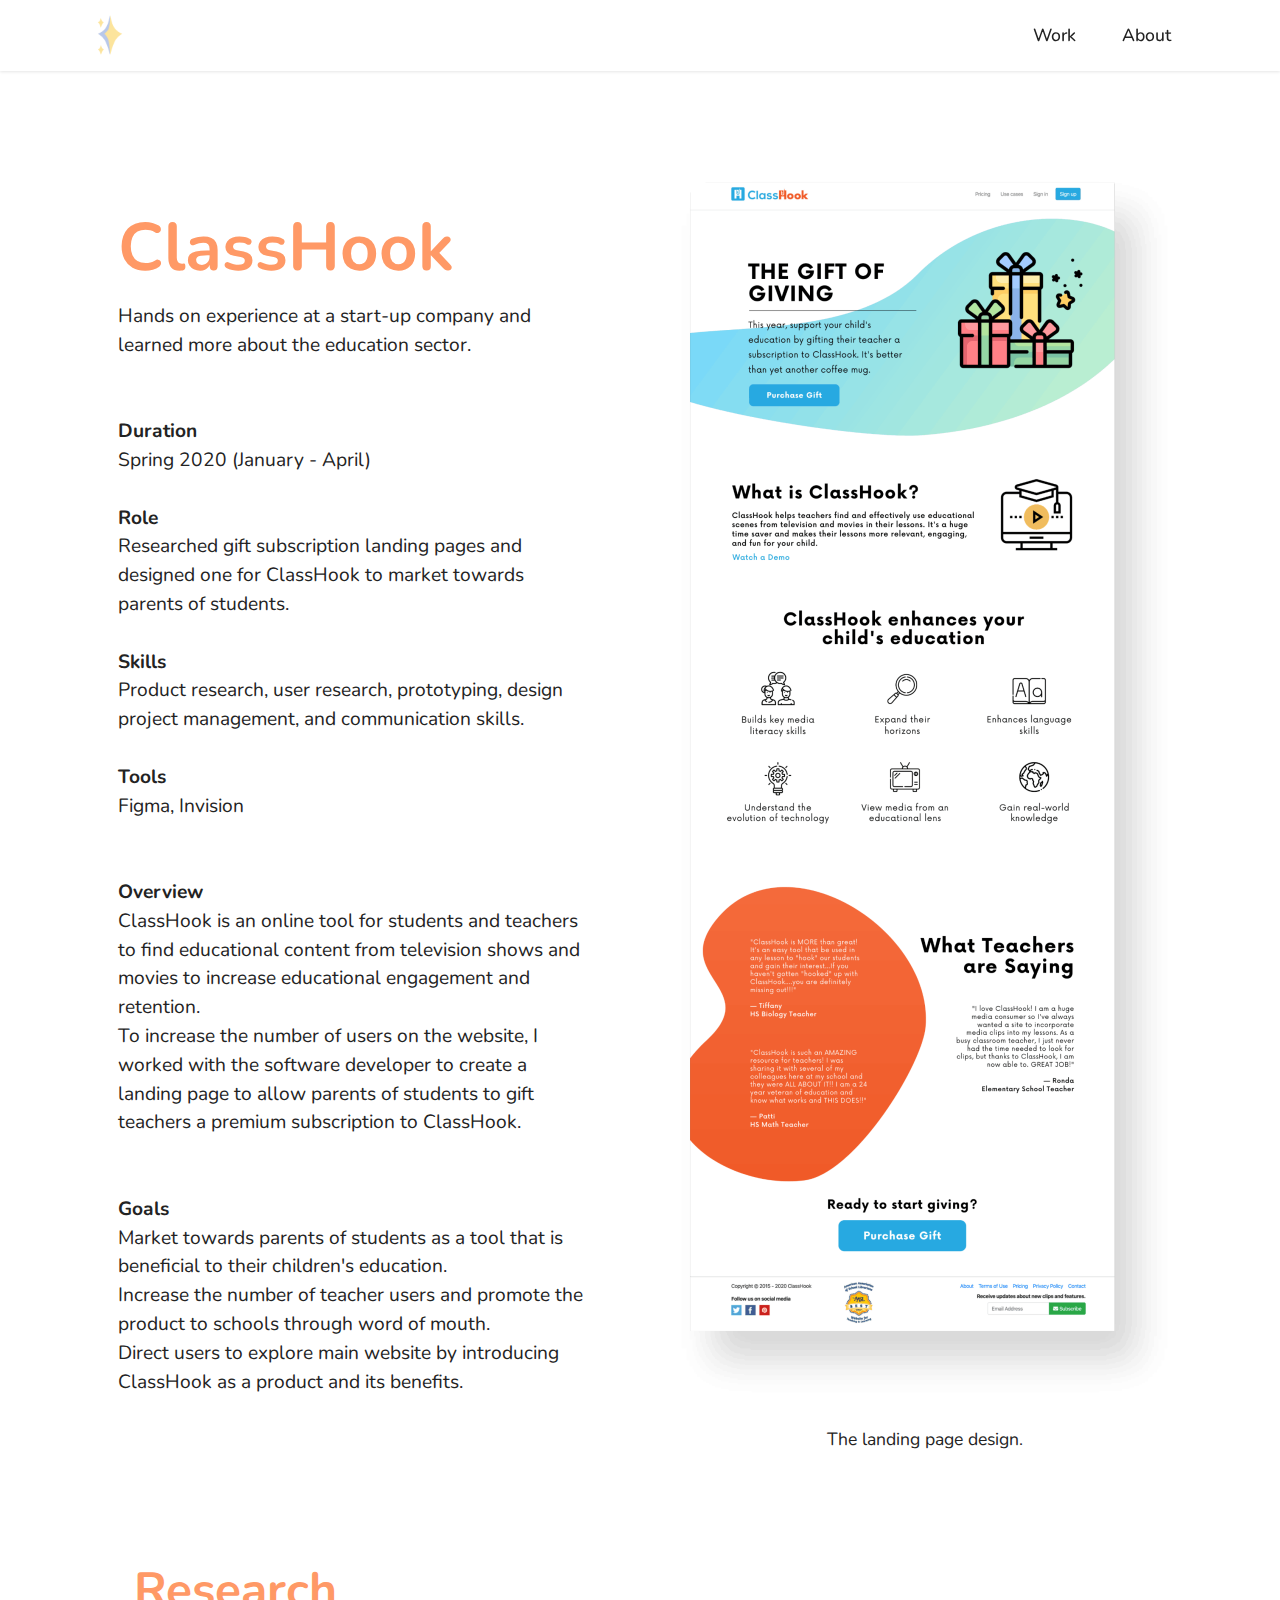
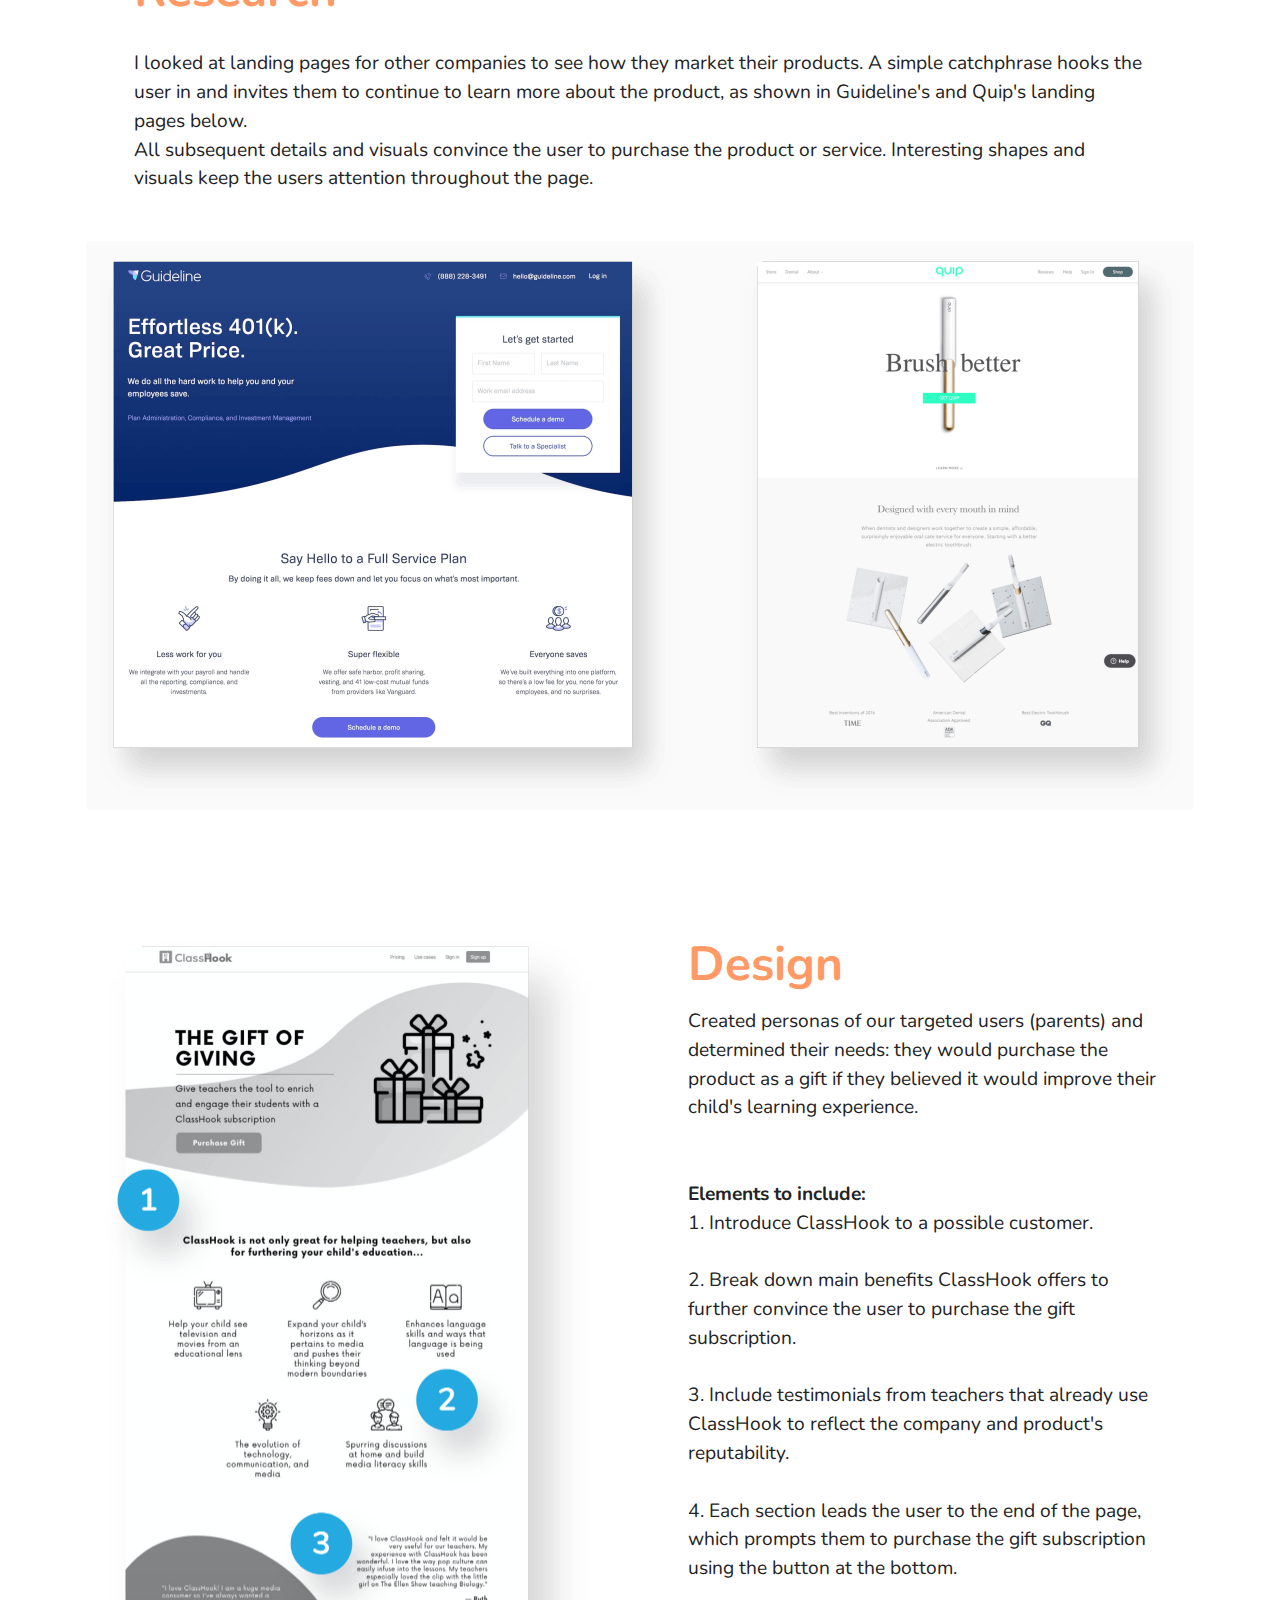
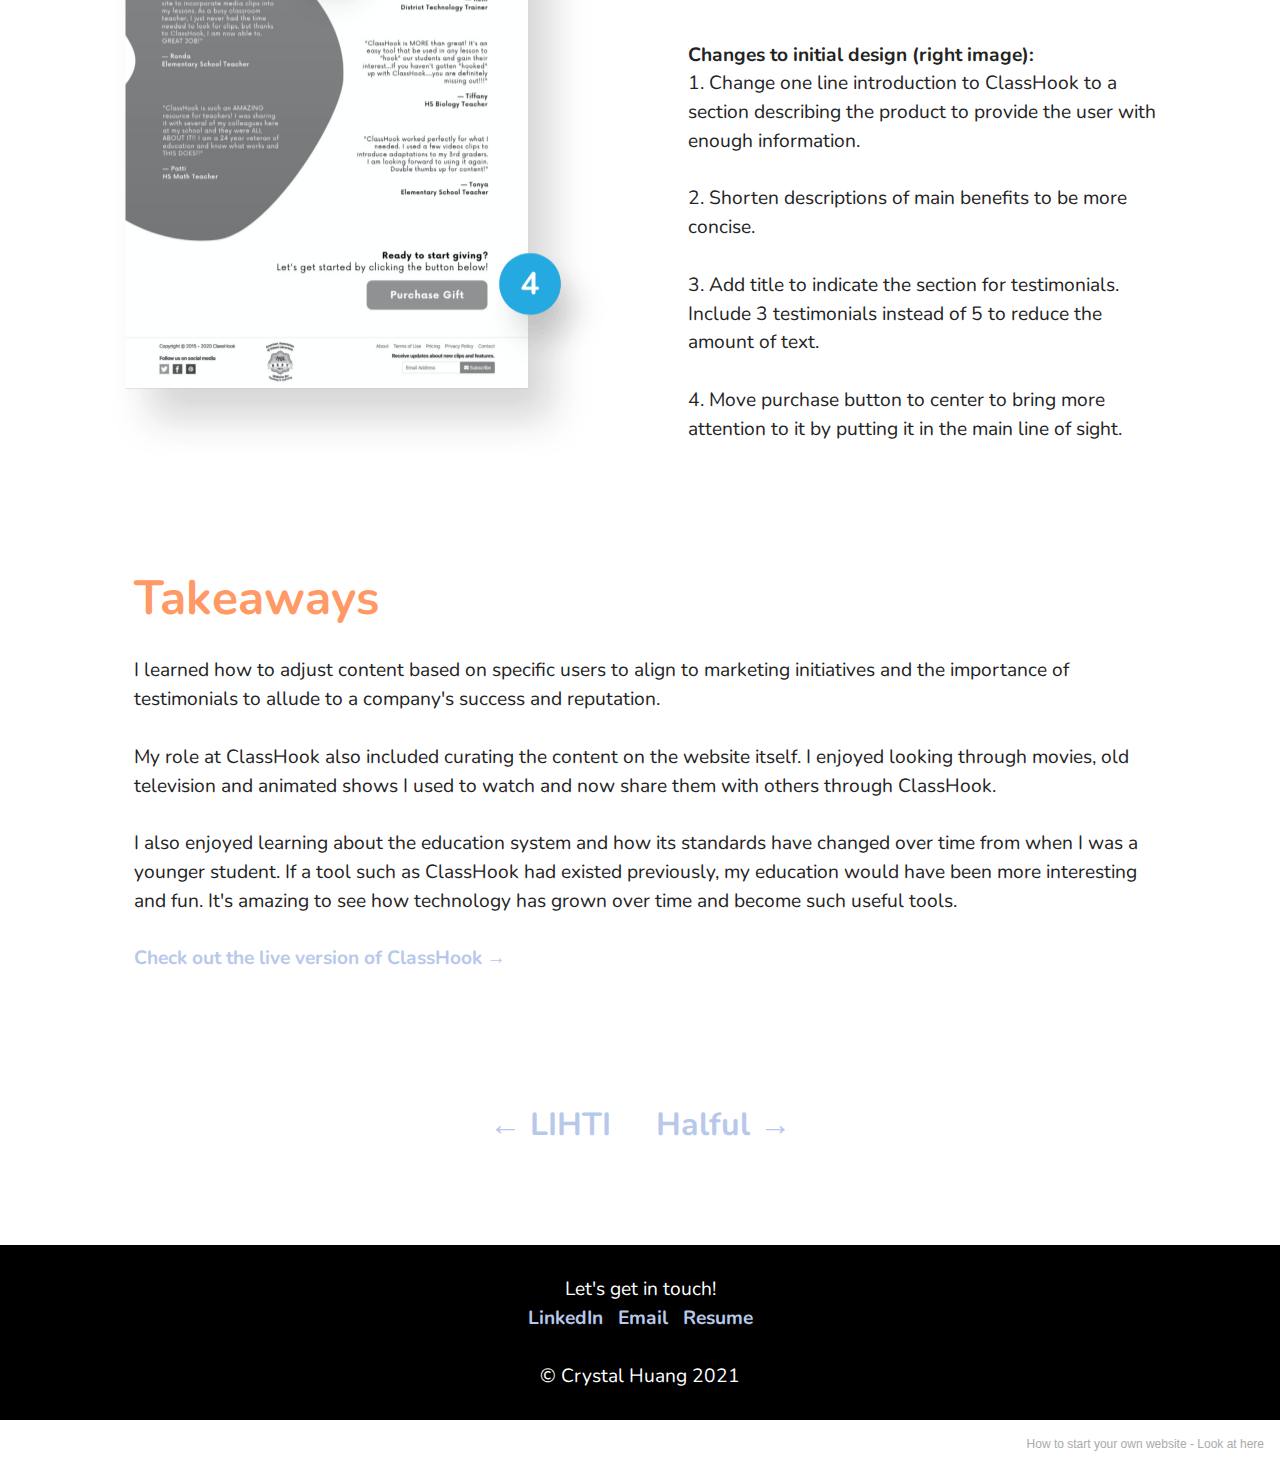
==== commit 4368a546: "Fourth Commit" ====
--- a/classhook.html
+++ b/classhook.html
@@ -212,7 +212,7 @@
             </div>
         </div>
     </div>
-</section><section style="background-color: #fff; font-family: -apple-system, BlinkMacSystemFont, 'Segoe UI', 'Roboto', 'Helvetica Neue', Arial, sans-serif; color:#aaa; font-size:12px; padding: 0; align-items: center; display: flex;"><a href="https://mobirise.site/n" style="flex: 1 1; height: 3rem; padding-left: 1rem;"></a><p style="flex: 0 0 auto; margin:0; padding-right:1rem;">Created with Mobirise - <a href="https://mobirise.site/m" style="color:#aaa;">Details here</a></p></section><script src="assets/web/assets/jquery/jquery.min.js"></script>  <script src="assets/popper/popper.min.js"></script>  <script src="assets/tether/tether.min.js"></script>  <script src="assets/bootstrap/js/bootstrap.min.js"></script>  <script src="assets/smoothscroll/smooth-scroll.js"></script>  <script src="assets/dropdown/js/nav-dropdown.js"></script>  <script src="assets/dropdown/js/navbar-dropdown.js"></script>  <script src="assets/touchswipe/jquery.touch-swipe.min.js"></script>  <script src="assets/theme/js/script.js"></script>  
+</section><section style="background-color: #fff; font-family: -apple-system, BlinkMacSystemFont, 'Segoe UI', 'Roboto', 'Helvetica Neue', Arial, sans-serif; color:#aaa; font-size:12px; padding: 0; align-items: center; display: flex;"><a href="https://mobirise.site/t" style="flex: 1 1; height: 3rem; padding-left: 1rem;"></a><p style="flex: 0 0 auto; margin:0; padding-right:1rem;">How to start your own website - <a href="https://mobirise.site/x" style="color:#aaa;">Look at here</a></p></section><script src="assets/web/assets/jquery/jquery.min.js"></script>  <script src="assets/popper/popper.min.js"></script>  <script src="assets/tether/tether.min.js"></script>  <script src="assets/bootstrap/js/bootstrap.min.js"></script>  <script src="assets/smoothscroll/smooth-scroll.js"></script>  <script src="assets/dropdown/js/nav-dropdown.js"></script>  <script src="assets/dropdown/js/navbar-dropdown.js"></script>  <script src="assets/touchswipe/jquery.touch-swipe.min.js"></script>  <script src="assets/theme/js/script.js"></script>  
   
   
  <div id="scrollToTop" class="scrollToTop mbr-arrow-up"><a style="text-align: center;"><i class="mbr-arrow-up-icon mbr-arrow-up-icon-cm cm-icon cm-icon-smallarrow-up"></i></a></div>
--- a/assets/mobirise/css/mbr-additional.css
+++ b/assets/mobirise/css/mbr-additional.css
@@ -4539,6 +4539,69 @@
     left: -1rem;
   }
 }
+.cid-skrHkmZp8S {
+  padding-top: 6rem;
+  padding-bottom: 6rem;
+  background-color: #ffffff;
+}
+@media (max-width: 991px) {
+  .cid-skrHkmZp8S .image-wrapper {
+    margin-bottom: 1rem;
+  }
+}
+.cid-skrHkmZp8S img {
+  width: 100%;
+}
+@media (min-width: 992px) {
+  .cid-skrHkmZp8S .text-wrapper {
+    padding: 2rem;
+  }
+}
+.cid-skrHkmZp8S .mbr-section-title {
+  color: #b8c8ea;
+}
+.cid-skrSgXYyyW {
+  padding-top: 3rem;
+  padding-bottom: 2rem;
+  background-color: #ffffff;
+}
+@media (max-width: 991px) {
+  .cid-skrSgXYyyW .image-wrapper {
+    margin-bottom: 1rem;
+  }
+}
+.cid-skrSgXYyyW .row {
+  flex-direction: row-reverse;
+}
+.cid-skrSgXYyyW img {
+  width: 100%;
+}
+@media (min-width: 992px) {
+  .cid-skrSgXYyyW .text-wrapper {
+    padding: 2rem;
+  }
+}
+.cid-skrSgXYyyW .mbr-section-title {
+  color: #b8c8ea;
+}
+.cid-skrRBQbpCY {
+  padding-top: 2rem;
+  padding-bottom: 6rem;
+  background-color: #ffffff;
+}
+@media (max-width: 991px) {
+  .cid-skrRBQbpCY .image-wrapper {
+    margin-bottom: 1rem;
+  }
+}
+.cid-skrRBQbpCY img {
+  width: 100%;
+}
+@media (min-width: 992px) {
+  .cid-skrRBQbpCY .text-wrapper {
+    padding: 2rem;
+  }
+}
 .cid-sgzHfoC6cT {
   padding-top: 6rem;
   padding-bottom: 0rem;
@@ -4580,14 +4643,6 @@
 .cid-sgzHfoC6cT .mbr-section-title {
   color: #232323;
 }
-.cid-sgsY7fOESH {
-  padding-top: 4rem;
-  padding-bottom: 3rem;
-  background-color: #ffffff;
-}
-.cid-sgsY7fOESH .mbr-section-title {
-  color: #b8c8ea;
-}
 .cid-sgt1Tt9IXM {
   padding-top: 1rem;
   padding-bottom: 0rem;
@@ -4629,12 +4684,189 @@
 .cid-sgt1Tt9IXM .mbr-section-title {
   color: #232323;
 }
-.cid-sgz0n3zjX5 {
+.cid-skrQ6Gu3FT {
+  padding-top: 4rem;
+  padding-bottom: 5rem;
+  background-color: #ffffff;
+}
+.cid-skrQ6Gu3FT .mbr-section-subtitle {
+  color: #b8c8ea;
+}
+.cid-skrPNDz8Es {
+  padding-top: 6rem;
+  padding-bottom: 3rem;
+  background-color: #ffffff;
+}
+@media (max-width: 991px) {
+  .cid-skrPNDz8Es .image-wrapper {
+    margin-bottom: 1rem;
+  }
+}
+.cid-skrPNDz8Es .row {
+  flex-direction: row-reverse;
+}
+.cid-skrPNDz8Es img {
+  width: 100%;
+}
+.cid-skrPPvABQa {
+  padding-top: 2rem;
+  padding-bottom: 5rem;
+  background-color: #ffffff;
+}
+.cid-skrPPvABQa .mbr-section-subtitle {
+  color: #b8c8ea;
+}
+.cid-skrQnvUS5E {
   padding-top: 6rem;
   padding-bottom: 6rem;
   background-color: #ffffff;
 }
 @media (max-width: 991px) {
+  .cid-skrQnvUS5E .image-wrapper {
+    margin-bottom: 1rem;
+  }
+}
+.cid-skrQnvUS5E .row {
+  flex-direction: row-reverse;
+}
+.cid-skrQnvUS5E img {
+  width: 100%;
+}
+@media (min-width: 992px) {
+  .cid-skrQnvUS5E .text-wrapper {
+    padding: 2rem;
+  }
+}
+.cid-skrQnvUS5E .mbr-section-title {
+  color: #b8c8ea;
+}
+.cid-skrQiphBGu {
+  padding-top: 60px;
+  padding-bottom: 45px;
+  background-color: #ffffff;
+}
+.cid-skrQiphBGu .row {
+  align-items: stretch;
+  justify-content: center;
+}
+.cid-skrQiphBGu .img-item {
+  position: relative;
+}
+.cid-skrQiphBGu .img-item img {
+  width: 100%;
+  object-fit: cover;
+}
+.cid-skrQiphBGu .img-item .img-description {
+  position: absolute;
+  bottom: 0;
+  width: 100%;
+  z-index: 2;
+  padding: .5rem 1rem .5rem;
+  word-break: break-word;
+}
+.cid-skrQiphBGu .img-item .img-description p {
+  margin-bottom: 0;
+}
+.cid-skrQkahIK9 {
+  padding-top: 3rem;
+  padding-bottom: 5rem;
+  background-color: #ffffff;
+}
+.cid-skrQkahIK9 .mbr-section-subtitle {
+  color: #b8c8ea;
+}
+.cid-skrQnZKTn1 {
+  padding-top: 6rem;
+  padding-bottom: 6rem;
+  background-color: #ffffff;
+}
+@media (max-width: 991px) {
+  .cid-skrQnZKTn1 .image-wrapper {
+    margin-bottom: 1rem;
+  }
+}
+.cid-skrQnZKTn1 img {
+  width: 100%;
+}
+@media (min-width: 992px) {
+  .cid-skrQnZKTn1 .text-wrapper {
+    padding: 2rem;
+  }
+}
+.cid-skrQnZKTn1 .mbr-section-title {
+  color: #b8c8ea;
+}
+.cid-sks2zbTp7K {
+  padding-top: 1rem;
+  padding-bottom: 0rem;
+  background-color: #ffffff;
+}
+.cid-sks2zbTp7K img,
+.cid-sks2zbTp7K .item-img {
+  width: 100%;
+}
+.cid-sks2zbTp7K .item:focus,
+.cid-sks2zbTp7K span:focus {
+  outline: none;
+}
+.cid-sks2zbTp7K .item {
+  cursor: pointer;
+  margin-bottom: 2rem;
+}
+.cid-sks2zbTp7K .item-wrapper {
+  position: relative;
+  border-radius: 4px;
+  background: #fafafa;
+  height: 100%;
+  display: flex;
+  flex-flow: column nowrap;
+}
+@media (min-width: 992px) {
+  .cid-sks2zbTp7K .item-wrapper .item-content {
+    padding: 2rem;
+  }
+}
+@media (max-width: 991px) {
+  .cid-sks2zbTp7K .item-wrapper .item-content {
+    padding: 1rem;
+  }
+}
+.cid-sks2zbTp7K .mbr-section-btn {
+  margin-top: auto !important;
+}
+.cid-sks2zbTp7K .mbr-section-title {
+  color: #232323;
+}
+.cid-sks2HqTQkI {
+  padding-top: 6rem;
+  padding-bottom: 6rem;
+  background-color: #ffffff;
+}
+@media (max-width: 991px) {
+  .cid-sks2HqTQkI .image-wrapper {
+    margin-bottom: 1rem;
+  }
+}
+.cid-sks2HqTQkI .row {
+  flex-direction: row-reverse;
+}
+.cid-sks2HqTQkI img {
+  width: 100%;
+}
+@media (min-width: 992px) {
+  .cid-sks2HqTQkI .text-wrapper {
+    padding: 2rem;
+  }
+}
+.cid-sks2HqTQkI .mbr-section-title {
+  color: #b8c8ea;
+}
+.cid-sgz0n3zjX5 {
+  padding-top: 5rem;
+  padding-bottom: 6rem;
+  background-color: #ffffff;
+}
+@media (max-width: 991px) {
   .cid-sgz0n3zjX5 .image-wrapper {
     margin-bottom: 1rem;
   }
@@ -4654,7 +4886,7 @@
   color: #b8c8ea;
 }
 .cid-sgzaw9SzCe {
-  padding-top: 0rem;
+  padding-top: 3rem;
   padding-bottom: 3rem;
   background-color: #ffffff;
 }
--- a/assets/mobirise/css/mbr-additional.css
+++ b/assets/mobirise/css/mbr-additional.css
@@ -4539,6 +4539,69 @@
     left: -1rem;
   }
 }
+.cid-skrHkmZp8S {
+  padding-top: 6rem;
+  padding-bottom: 6rem;
+  background-color: #ffffff;
+}
+@media (max-width: 991px) {
+  .cid-skrHkmZp8S .image-wrapper {
+    margin-bottom: 1rem;
+  }
+}
+.cid-skrHkmZp8S img {
+  width: 100%;
+}
+@media (min-width: 992px) {
+  .cid-skrHkmZp8S .text-wrapper {
+    padding: 2rem;
+  }
+}
+.cid-skrHkmZp8S .mbr-section-title {
+  color: #b8c8ea;
+}
+.cid-skrSgXYyyW {
+  padding-top: 3rem;
+  padding-bottom: 2rem;
+  background-color: #ffffff;
+}
+@media (max-width: 991px) {
+  .cid-skrSgXYyyW .image-wrapper {
+    margin-bottom: 1rem;
+  }
+}
+.cid-skrSgXYyyW .row {
+  flex-direction: row-reverse;
+}
+.cid-skrSgXYyyW img {
+  width: 100%;
+}
+@media (min-width: 992px) {
+  .cid-skrSgXYyyW .text-wrapper {
+    padding: 2rem;
+  }
+}
+.cid-skrSgXYyyW .mbr-section-title {
+  color: #b8c8ea;
+}
+.cid-skrRBQbpCY {
+  padding-top: 2rem;
+  padding-bottom: 6rem;
+  background-color: #ffffff;
+}
+@media (max-width: 991px) {
+  .cid-skrRBQbpCY .image-wrapper {
+    margin-bottom: 1rem;
+  }
+}
+.cid-skrRBQbpCY img {
+  width: 100%;
+}
+@media (min-width: 992px) {
+  .cid-skrRBQbpCY .text-wrapper {
+    padding: 2rem;
+  }
+}
 .cid-sgzHfoC6cT {
   padding-top: 6rem;
   padding-bottom: 0rem;
@@ -4580,14 +4643,6 @@
 .cid-sgzHfoC6cT .mbr-section-title {
   color: #232323;
 }
-.cid-sgsY7fOESH {
-  padding-top: 4rem;
-  padding-bottom: 3rem;
-  background-color: #ffffff;
-}
-.cid-sgsY7fOESH .mbr-section-title {
-  color: #b8c8ea;
-}
 .cid-sgt1Tt9IXM {
   padding-top: 1rem;
   padding-bottom: 0rem;
@@ -4629,12 +4684,189 @@
 .cid-sgt1Tt9IXM .mbr-section-title {
   color: #232323;
 }
-.cid-sgz0n3zjX5 {
+.cid-skrQ6Gu3FT {
+  padding-top: 4rem;
+  padding-bottom: 5rem;
+  background-color: #ffffff;
+}
+.cid-skrQ6Gu3FT .mbr-section-subtitle {
+  color: #b8c8ea;
+}
+.cid-skrPNDz8Es {
+  padding-top: 6rem;
+  padding-bottom: 3rem;
+  background-color: #ffffff;
+}
+@media (max-width: 991px) {
+  .cid-skrPNDz8Es .image-wrapper {
+    margin-bottom: 1rem;
+  }
+}
+.cid-skrPNDz8Es .row {
+  flex-direction: row-reverse;
+}
+.cid-skrPNDz8Es img {
+  width: 100%;
+}
+.cid-skrPPvABQa {
+  padding-top: 2rem;
+  padding-bottom: 5rem;
+  background-color: #ffffff;
+}
+.cid-skrPPvABQa .mbr-section-subtitle {
+  color: #b8c8ea;
+}
+.cid-skrQnvUS5E {
   padding-top: 6rem;
   padding-bottom: 6rem;
   background-color: #ffffff;
 }
 @media (max-width: 991px) {
+  .cid-skrQnvUS5E .image-wrapper {
+    margin-bottom: 1rem;
+  }
+}
+.cid-skrQnvUS5E .row {
+  flex-direction: row-reverse;
+}
+.cid-skrQnvUS5E img {
+  width: 100%;
+}
+@media (min-width: 992px) {
+  .cid-skrQnvUS5E .text-wrapper {
+    padding: 2rem;
+  }
+}
+.cid-skrQnvUS5E .mbr-section-title {
+  color: #b8c8ea;
+}
+.cid-skrQiphBGu {
+  padding-top: 60px;
+  padding-bottom: 45px;
+  background-color: #ffffff;
+}
+.cid-skrQiphBGu .row {
+  align-items: stretch;
+  justify-content: center;
+}
+.cid-skrQiphBGu .img-item {
+  position: relative;
+}
+.cid-skrQiphBGu .img-item img {
+  width: 100%;
+  object-fit: cover;
+}
+.cid-skrQiphBGu .img-item .img-description {
+  position: absolute;
+  bottom: 0;
+  width: 100%;
+  z-index: 2;
+  padding: .5rem 1rem .5rem;
+  word-break: break-word;
+}
+.cid-skrQiphBGu .img-item .img-description p {
+  margin-bottom: 0;
+}
+.cid-skrQkahIK9 {
+  padding-top: 3rem;
+  padding-bottom: 5rem;
+  background-color: #ffffff;
+}
+.cid-skrQkahIK9 .mbr-section-subtitle {
+  color: #b8c8ea;
+}
+.cid-skrQnZKTn1 {
+  padding-top: 6rem;
+  padding-bottom: 6rem;
+  background-color: #ffffff;
+}
+@media (max-width: 991px) {
+  .cid-skrQnZKTn1 .image-wrapper {
+    margin-bottom: 1rem;
+  }
+}
+.cid-skrQnZKTn1 img {
+  width: 100%;
+}
+@media (min-width: 992px) {
+  .cid-skrQnZKTn1 .text-wrapper {
+    padding: 2rem;
+  }
+}
+.cid-skrQnZKTn1 .mbr-section-title {
+  color: #b8c8ea;
+}
+.cid-sks2zbTp7K {
+  padding-top: 1rem;
+  padding-bottom: 0rem;
+  background-color: #ffffff;
+}
+.cid-sks2zbTp7K img,
+.cid-sks2zbTp7K .item-img {
+  width: 100%;
+}
+.cid-sks2zbTp7K .item:focus,
+.cid-sks2zbTp7K span:focus {
+  outline: none;
+}
+.cid-sks2zbTp7K .item {
+  cursor: pointer;
+  margin-bottom: 2rem;
+}
+.cid-sks2zbTp7K .item-wrapper {
+  position: relative;
+  border-radius: 4px;
+  background: #fafafa;
+  height: 100%;
+  display: flex;
+  flex-flow: column nowrap;
+}
+@media (min-width: 992px) {
+  .cid-sks2zbTp7K .item-wrapper .item-content {
+    padding: 2rem;
+  }
+}
+@media (max-width: 991px) {
+  .cid-sks2zbTp7K .item-wrapper .item-content {
+    padding: 1rem;
+  }
+}
+.cid-sks2zbTp7K .mbr-section-btn {
+  margin-top: auto !important;
+}
+.cid-sks2zbTp7K .mbr-section-title {
+  color: #232323;
+}
+.cid-sks2HqTQkI {
+  padding-top: 6rem;
+  padding-bottom: 6rem;
+  background-color: #ffffff;
+}
+@media (max-width: 991px) {
+  .cid-sks2HqTQkI .image-wrapper {
+    margin-bottom: 1rem;
+  }
+}
+.cid-sks2HqTQkI .row {
+  flex-direction: row-reverse;
+}
+.cid-sks2HqTQkI img {
+  width: 100%;
+}
+@media (min-width: 992px) {
+  .cid-sks2HqTQkI .text-wrapper {
+    padding: 2rem;
+  }
+}
+.cid-sks2HqTQkI .mbr-section-title {
+  color: #b8c8ea;
+}
+.cid-sgz0n3zjX5 {
+  padding-top: 5rem;
+  padding-bottom: 6rem;
+  background-color: #ffffff;
+}
+@media (max-width: 991px) {
   .cid-sgz0n3zjX5 .image-wrapper {
     margin-bottom: 1rem;
   }
@@ -4654,7 +4886,7 @@
   color: #b8c8ea;
 }
 .cid-sgzaw9SzCe {
-  padding-top: 0rem;
+  padding-top: 3rem;
   padding-bottom: 3rem;
   background-color: #ffffff;
 }
